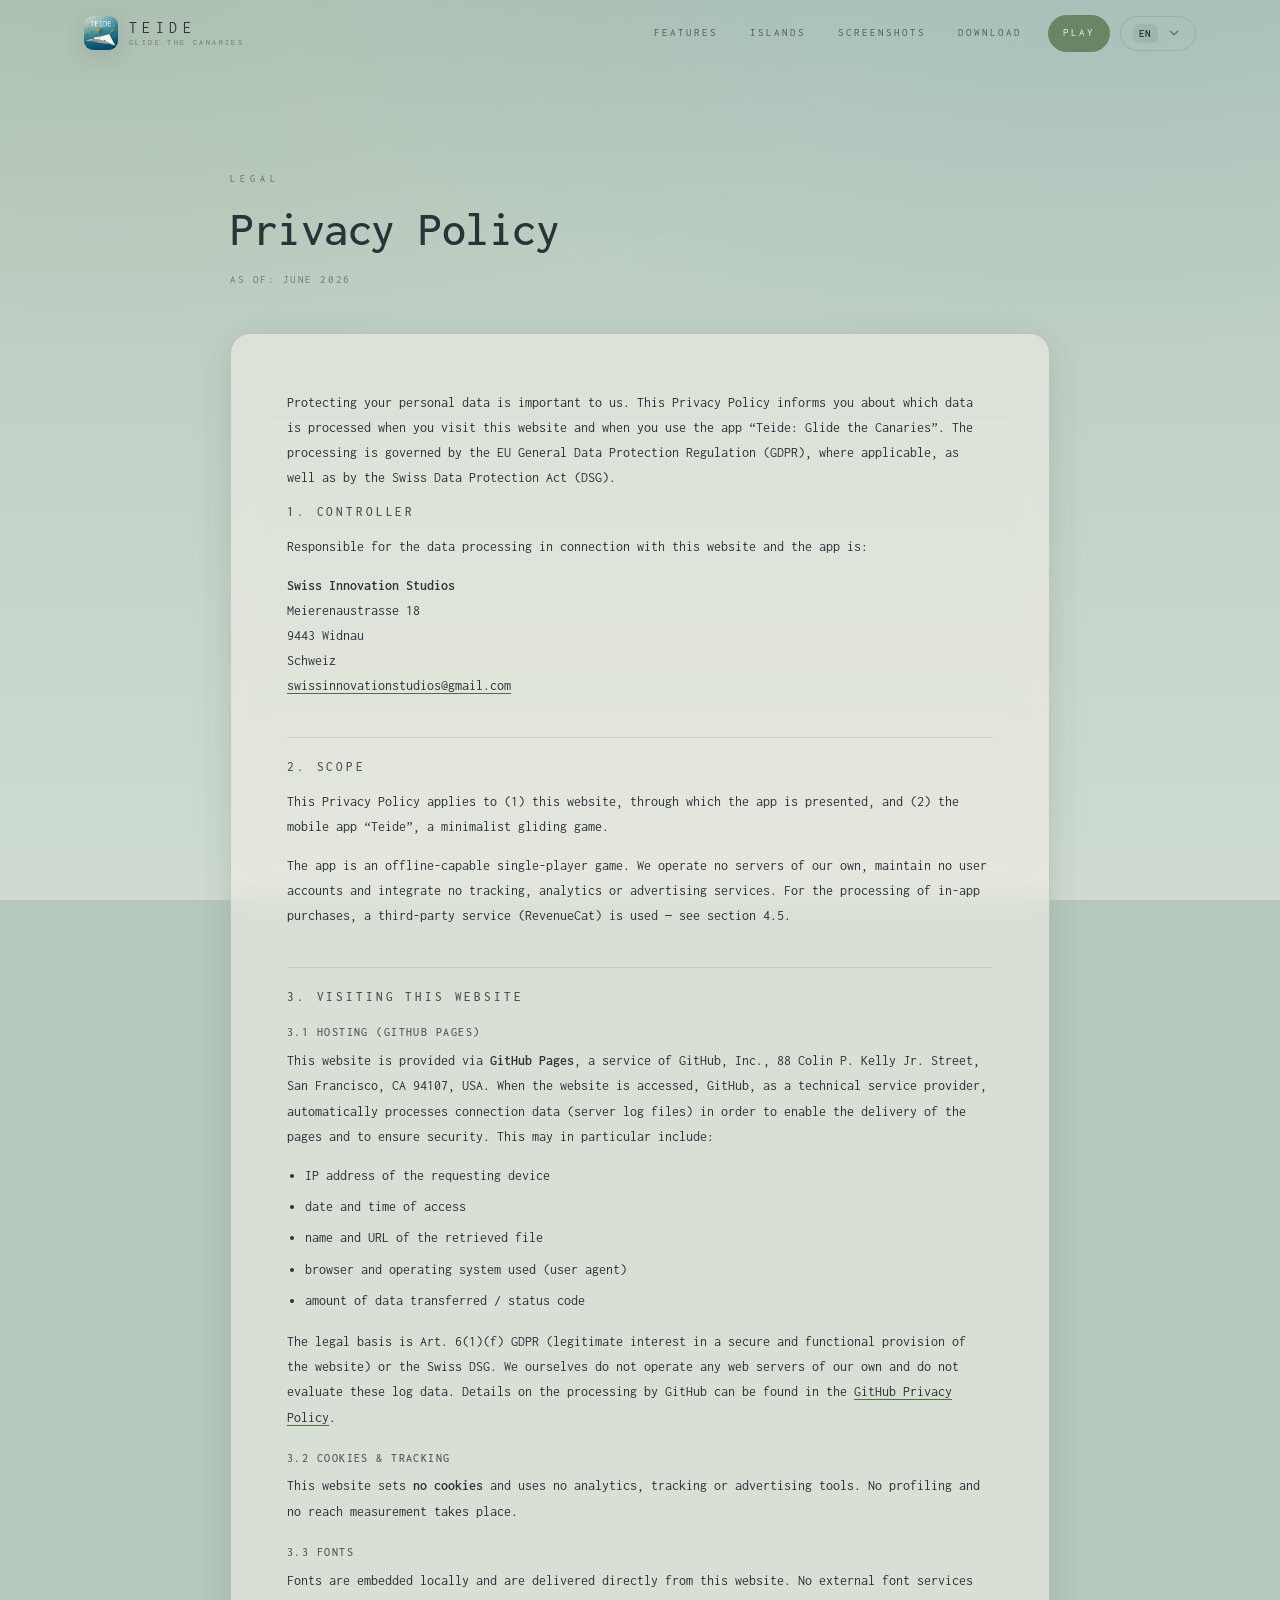
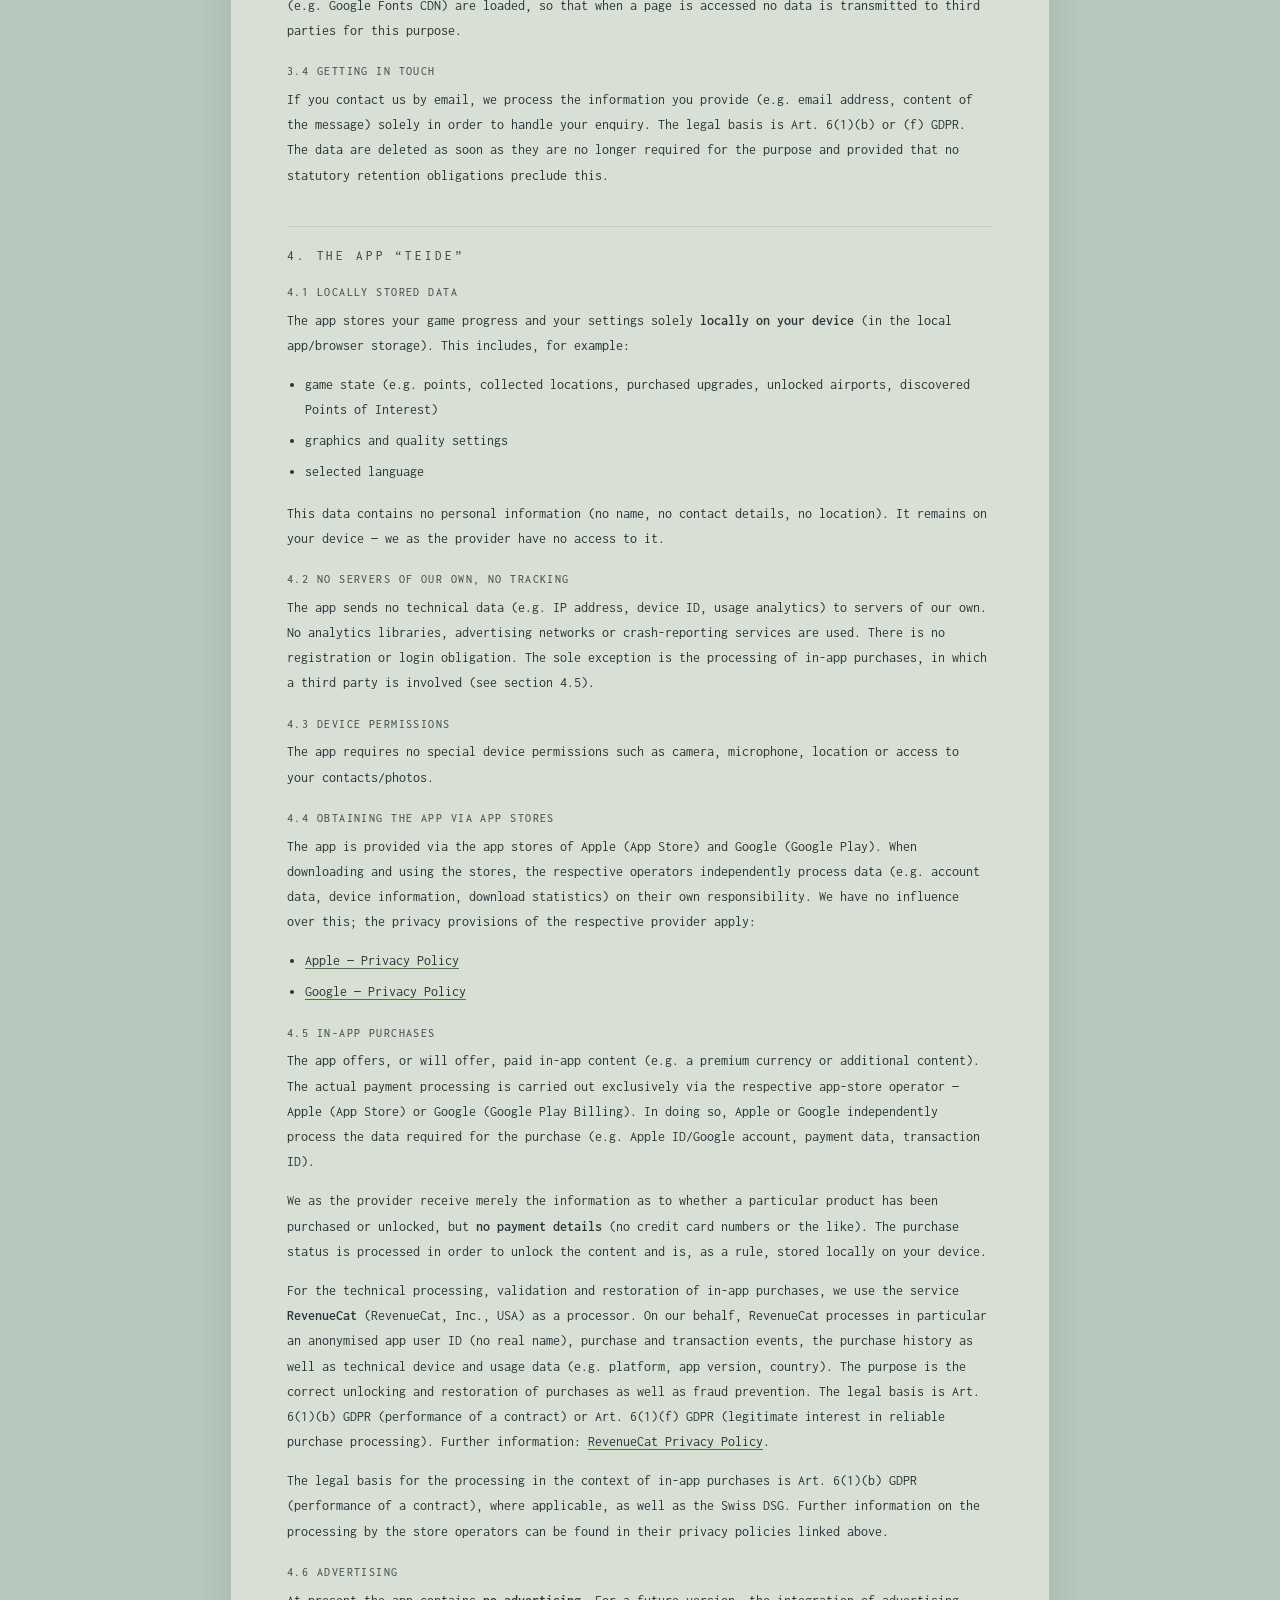
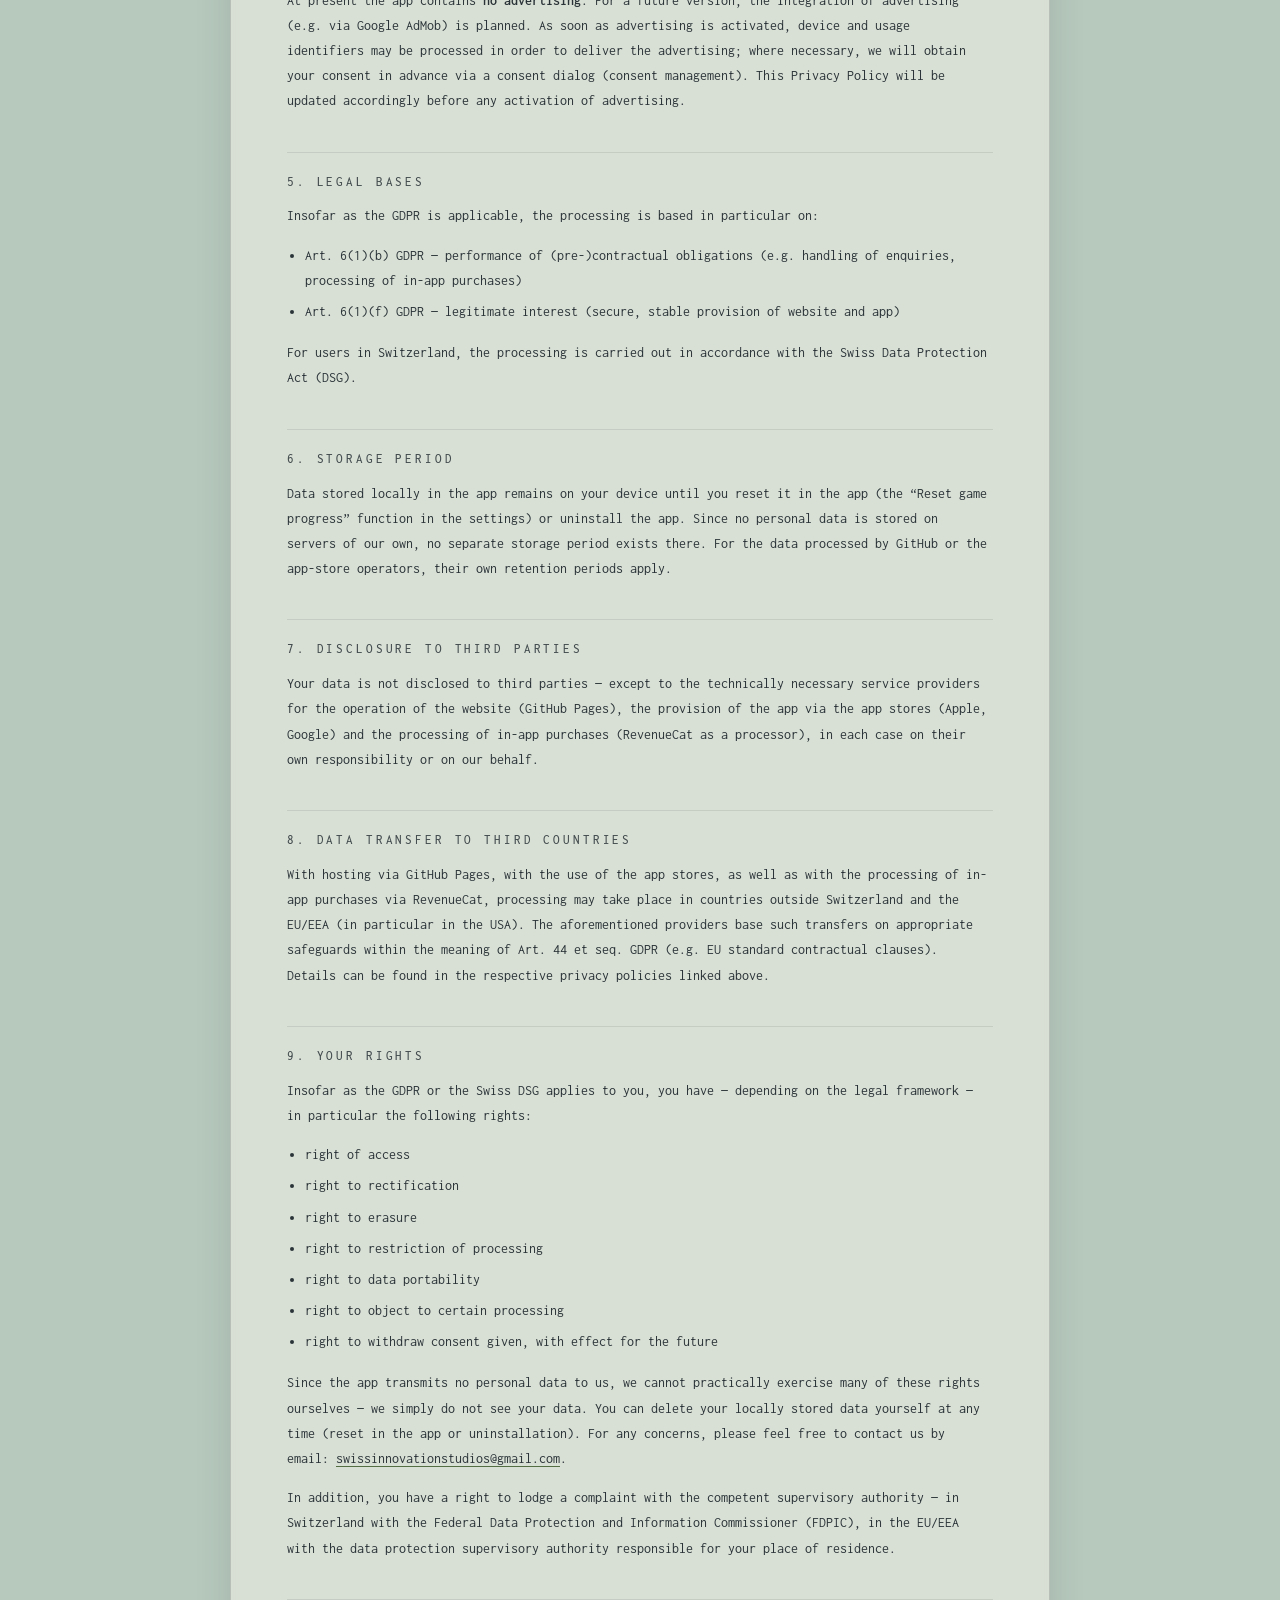
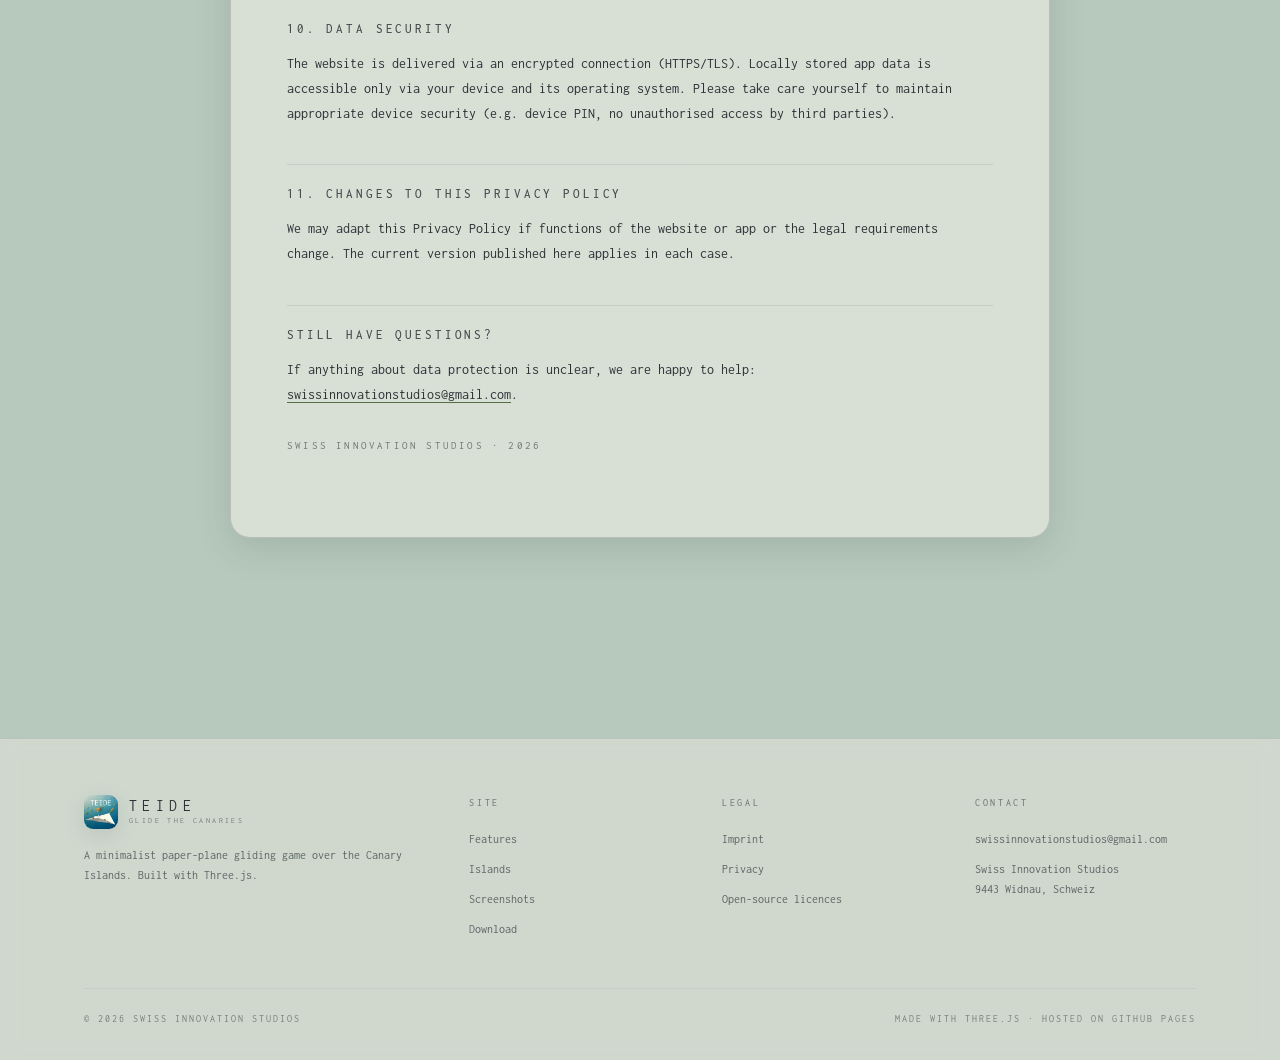
==== datenschutz.html @ 3bb23ddd "Deploy website 987321aa24b6c0a5a8cef76306637cebac2a164d from GabRealityy/teide-glide-the-canaries Ga" ====
<!DOCTYPE html>
<html lang="de">
<head>
<meta charset="UTF-8">
<meta name="viewport" content="width=device-width, initial-scale=1.0">
<title data-i18n="meta.privacy.title">Datenschutzerklärung — Teide</title>
<meta name="description" data-i18n-attr="content:meta.privacy.desc" content="Datenschutzerklärung für die Website und die App Teide: Glide the Canaries.">
<meta name="robots" content="index, follow">
<link rel="icon" type="image/png" sizes="32x32" href="assets/favicon-32.png">
<link rel="icon" type="image/png" sizes="16x16" href="assets/favicon-16.png">
<link rel="shortcut icon" href="assets/favicon.ico">
<link rel="apple-touch-icon" sizes="180x180" href="assets/apple-touch-icon.png">
<link rel="stylesheet" href="css/styles.css?v=20260625">
</head>
<body>

<header class="nav">
  <div class="wrap">
    <a class="brand" href="index.html" data-i18n-attr="aria-label:aria.brandHome" aria-label="Teide — Startseite">
      <img class="brand-logo" src="assets/app-icon.png" alt="" width="34" height="34">
      <span class="brand-text">
        <span class="brand-name">Teide</span>
        <span class="brand-sub">Glide the Canaries</span>
      </span>
    </a>
    <div class="nav-end">
      <nav class="nav-links" data-i18n-attr="aria-label:aria.mainNav" aria-label="Hauptnavigation">
        <a href="index.html#features" data-i18n="nav.features">Features</a>
        <a href="index.html#inseln" data-i18n="nav.islands">Inseln</a>
        <a href="index.html#screenshots" data-i18n="nav.screenshots">Screenshots</a>
        <a href="index.html#download" data-i18n="nav.download">Download</a>
        <a class="btn btn-coral nav-cta" href="https://swissinnovationstudios.github.io/teide-game/" data-i18n="nav.play">Spielen</a>
      </nav>
      <div class="lang-select" data-lang-select>
        <button class="lang-btn" type="button" aria-haspopup="listbox" aria-expanded="false" data-i18n-attr="aria-label:aria.langSelect" aria-label="Sprache wählen">
          <span class="lang-chip" data-lang-current-code>DE</span>
          <span class="material-symbols-outlined lang-caret">expand_more</span>
        </button>
        <ul class="lang-menu" role="listbox" hidden></ul>
      </div>
      <button class="nav-toggle" type="button" data-i18n-attr="aria-label:aria.menu" aria-label="Menü" aria-expanded="false">
        <span class="material-symbols-outlined">menu</span>
      </button>
    </div>
  </div>
</header>

<main class="legal">
  <div class="wrap">
    <div class="legal-head">
      <p class="eyebrow" data-i18n="legal.eyebrow">Rechtliches</p>
      <h1 data-i18n="privacy.h1">Datenschutzerklärung</h1>
      <p class="legal-updated" data-i18n="privacy.updated">Stand: Juni 2026</p>
    </div>

    <div class="legal-card">
      <p data-i18n="privacy.intro">
        Der Schutz deiner persönlichen Daten ist uns wichtig. Diese Datenschutzerklärung
        informiert dich darüber, welche Daten beim Besuch dieser Website sowie bei der
        Nutzung der App „Teide: Glide the Canaries" verarbeitet werden. Die Verarbeitung
        richtet sich nach der EU-Datenschutz-Grundverordnung (DSGVO), soweit anwendbar,
        sowie nach dem Schweizer Datenschutzgesetz (DSG).
      </p>

      <h2 data-i18n="privacy.s1.h">1. Verantwortlicher</h2>
      <p data-i18n="privacy.s1.body">Verantwortlich für die Datenverarbeitung im Zusammenhang mit dieser Website und der App ist:</p>
      <div class="legal-block">
        <address>
          <strong>Swiss Innovation Studios</strong><br>
          Meierenaustrasse 18<br>
          9443 Widnau<br>
          Schweiz<br>
          <a href="mailto:swissinnovationstudios@gmail.com">swissinnovationstudios@gmail.com</a>
        </address>
      </div>

      <h2 data-i18n="privacy.s2.h">2. Geltungsbereich</h2>
      <p data-i18n="privacy.s2.p1">
        Diese Datenschutzerklärung gilt für (1) diese Website, über die die App vorgestellt
        wird, und (2) die mobile App „Teide", ein minimalistisches Gleitflug-Spiel.
      </p>
      <p data-i18n="privacy.s2.p2">
        Die App ist ein offline lauffähiges Einzelspieler-Spiel. Es werden keine eigenen
        Server betrieben, keine Benutzerkonten geführt und keine Tracking-, Analyse- oder
        Werbedienste eingebunden. Für die Abwicklung von In-App-Käufen wird ein
        Drittanbieter-Dienst (RevenueCat) eingesetzt — siehe Ziffer 4.5.
      </p>

      <h2 data-i18n="privacy.s3.h">3. Besuch dieser Website</h2>

      <h3 data-i18n="privacy.s3.hosting.h">3.1 Hosting (GitHub Pages)</h3>
      <p data-i18n-html="privacy.s3.hosting.p1">
        Diese Website wird über <strong>GitHub Pages</strong> bereitgestellt, einen Dienst
        der GitHub, Inc., 88 Colin P. Kelly Jr. Street, San Francisco, CA 94107, USA. Beim
        Aufruf der Website verarbeitet GitHub als technischer Dienstleister automatisch
        Verbindungsdaten (Server-Logfiles), um die Auslieferung der Seiten zu ermöglichen
        und die Sicherheit zu gewährleisten. Dazu können insbesondere gehören:
      </p>
      <ul data-i18n-html="privacy.s3.hosting.list">
        <li>IP-Adresse des anfragenden Geräts</li>
        <li>Datum und Uhrzeit des Zugriffs</li>
        <li>Name und URL der abgerufenen Datei</li>
        <li>verwendeter Browser und Betriebssystem (User-Agent)</li>
        <li>übertragene Datenmenge / Statuscode</li>
      </ul>
      <p data-i18n-html="privacy.s3.hosting.p2">
        Rechtsgrundlage ist Art. 6 Abs. 1 lit. f DSGVO (berechtigtes Interesse an einer
        sicheren und funktionsfähigen Bereitstellung der Website) bzw. das Schweizer DSG.
        Wir selbst betreiben keine eigenen Webserver und werten diese Logdaten nicht aus.
        Details zur Verarbeitung durch GitHub findest du in der
        <a href="https://docs.github.com/de/site-policy/privacy-policies/github-general-privacy-statement" target="_blank" rel="noopener">Datenschutzerklärung von GitHub</a>.
      </p>

      <h3 data-i18n="privacy.s3.cookies.h">3.2 Cookies &amp; Tracking</h3>
      <p data-i18n-html="privacy.s3.cookies.body">
        Diese Website setzt <strong>keine Cookies</strong> und verwendet keine Analyse-,
        Tracking- oder Werbe-Tools. Es findet kein Profiling und keine reichweiten-Messung
        statt.
      </p>

      <h3 data-i18n="privacy.s3.fonts.h">3.3 Schriftarten</h3>
      <p data-i18n="privacy.s3.fonts.body">
        Schriftarten sind lokal eingebunden und werden direkt von dieser Website
        ausgeliefert. Es werden keine externen Schrift-Dienste (z. B. Google Fonts CDN)
        nachgeladen, sodass beim Seitenaufruf keine Daten an Dritte zu diesem Zweck
        übermittelt werden.
      </p>

      <h3 data-i18n="privacy.s3.contact.h">3.4 Kontaktaufnahme</h3>
      <p data-i18n="privacy.s3.contact.body">
        Wenn du uns per E-Mail kontaktierst, verarbeiten wir die von dir übermittelten
        Angaben (z. B. E-Mail-Adresse, Inhalt der Nachricht) ausschliesslich zur
        Bearbeitung deiner Anfrage. Rechtsgrundlage ist Art. 6 Abs. 1 lit. b bzw. lit. f
        DSGVO. Die Daten werden gelöscht, sobald sie für den Zweck nicht mehr erforderlich
        sind und keine gesetzlichen Aufbewahrungspflichten entgegenstehen.
      </p>

      <h2 data-i18n="privacy.s4.h">4. Die App „Teide"</h2>

      <h3 data-i18n="privacy.s4.local.h">4.1 Lokal gespeicherte Daten</h3>
      <p data-i18n-html="privacy.s4.local.p1">
        Die App speichert deinen Spielfortschritt und deine Einstellungen ausschliesslich
        <strong>lokal auf deinem Gerät</strong> (im lokalen App-/Browser-Speicher). Dazu
        gehören etwa:
      </p>
      <ul data-i18n-html="privacy.s4.local.list">
        <li>Spielstand (z. B. Punkte, gesammelte Orte, gekaufte Upgrades, freigeschaltete Flughäfen, entdeckte Points of Interest)</li>
        <li>Grafik- und Qualitätseinstellungen</li>
        <li>gewählte Sprache</li>
      </ul>
      <p data-i18n="privacy.s4.local.p2">
        Diese Daten enthalten keine personenbezogenen Angaben (kein Name, keine
        Kontaktdaten, kein Standort). Sie verbleiben auf deinem Gerät — wir als Anbieter
        haben darauf keinen Zugriff.
      </p>

      <h3 data-i18n="privacy.s4.servers.h">4.2 Keine eigenen Server, kein Tracking</h3>
      <p data-i18n="privacy.s4.servers.body">
        Die App sendet keine technischen Daten (z. B. IP-Adresse, Geräte-ID,
        Nutzungsanalyse) an eigene Server. Es werden keine Analyse-Bibliotheken,
        Werbenetzwerke oder Crash-Reporting-Dienste eingesetzt. Es besteht keine
        Registrierungs- oder Login-Pflicht. Eine Ausnahme bildet allein die Abwicklung von
        In-App-Käufen, bei der ein Drittanbieter eingebunden ist (siehe Ziffer 4.5).
      </p>

      <h3 data-i18n="privacy.s4.permissions.h">4.3 Geräteberechtigungen</h3>
      <p data-i18n="privacy.s4.permissions.body">
        Die App benötigt keine besonderen Geräteberechtigungen wie Kamera, Mikrofon,
        Standort oder Zugriff auf deine Kontakte/Fotos.
      </p>

      <h3 data-i18n="privacy.s4.stores.h">4.4 Bezug über App-Stores</h3>
      <p data-i18n="privacy.s4.stores.p1">
        Die App wird über die App-Stores von Apple (App Store) und Google (Google Play)
        bereitgestellt. Beim Download und bei der Nutzung der Stores verarbeiten die
        jeweiligen Betreiber eigenständig Daten (z. B. Konto-Daten, Geräte-Informationen,
        Downloadstatistiken) in eigener Verantwortung. Hierauf haben wir keinen Einfluss;
        es gelten die Datenschutzbestimmungen des jeweiligen Anbieters:
      </p>
      <ul data-i18n-html="privacy.s4.stores.list">
        <li><a href="https://www.apple.com/legal/privacy/de-ww/" target="_blank" rel="noopener">Apple — Datenschutzrichtlinie</a></li>
        <li><a href="https://policies.google.com/privacy" target="_blank" rel="noopener">Google — Datenschutzerklärung</a></li>
      </ul>
      <h3 data-i18n="privacy.s4.iap.h">4.5 In-App-Käufe</h3>
      <p data-i18n="privacy.s4.iap.p1">
        Die App bietet bzw. wird kostenpflichtige In-App-Inhalte anbieten (z. B. eine
        Premium-Währung oder zusätzliche Inhalte). Die eigentliche Zahlungsabwicklung
        erfolgt ausschliesslich über den jeweiligen App-Store-Betreiber — Apple (App
        Store) bzw. Google (Google Play Billing). Dabei verarbeiten Apple bzw. Google
        eigenständig die für den Kauf erforderlichen Daten (z. B. Apple-ID/Google-Konto,
        Zahlungsdaten, Transaktions-ID).
      </p>
      <p data-i18n-html="privacy.s4.iap.p2">
        Wir als Anbieter erhalten lediglich die Information, ob ein bestimmtes Produkt
        gekauft bzw. freigeschaltet wurde, jedoch <strong>keine Zahlungsdetails</strong>
        (keine Kreditkartennummern o. Ä.). Der Kaufstatus wird zur Freischaltung der
        Inhalte verarbeitet und in der Regel lokal auf deinem Gerät gespeichert.
      </p>
      <p data-i18n-html="privacy.s4.iap.p3">
        Zur technischen Abwicklung, Validierung und Wiederherstellung von In-App-Käufen
        setzen wir den Dienst <strong>RevenueCat</strong> (RevenueCat, Inc., USA) als
        Auftragsverarbeiter ein. RevenueCat verarbeitet in unserem Auftrag insbesondere eine
        anonymisierte App-Nutzer-ID (kein Klarname), Kauf- und Transaktionsereignisse, die
        Kaufhistorie sowie technische Geräte- und Nutzungsdaten (z. B. Plattform, App-Version,
        Land). Zweck ist die korrekte Freischaltung und Wiederherstellung von Käufen sowie die
        Betrugsvermeidung. Rechtsgrundlage ist Art. 6 Abs. 1 lit. b DSGVO (Vertragserfüllung)
        bzw. Art. 6 Abs. 1 lit. f DSGVO (berechtigtes Interesse an einer zuverlässigen
        Kaufabwicklung). Weitere Informationen:
        <a href="https://www.revenuecat.com/privacy/" target="_blank" rel="noopener">Datenschutzerklärung von RevenueCat</a>.
      </p>
      <p data-i18n="privacy.s4.iap.p4">
        Rechtsgrundlage für die Verarbeitung im Rahmen von In-App-Käufen ist Art. 6 Abs. 1
        lit. b DSGVO (Vertragserfüllung), soweit anwendbar, sowie das Schweizer DSG.
        Weitere Informationen zur Verarbeitung durch die Store-Betreiber findest du in
        deren oben verlinkten Datenschutzerklärungen.
      </p>

      <h3 data-i18n="privacy.s4.ads.h">4.6 Werbung</h3>
      <p data-i18n-html="privacy.s4.ads.body">
        Derzeit enthält die App <strong>keine Werbung</strong>. Für eine zukünftige Version
        ist die Einbindung von Werbung (z. B. über Google AdMob) vorgesehen. Sobald Werbung
        aktiviert wird, können dabei Geräte- und Nutzungskennungen zur Auslieferung der
        Werbung verarbeitet werden; soweit erforderlich, holen wir vorab über einen
        Einwilligungsdialog (Consent-Management) deine Zustimmung ein. Diese
        Datenschutzerklärung wird vor einer Aktivierung von Werbung entsprechend aktualisiert.
      </p>

      <h2 data-i18n="privacy.s5.h">5. Rechtsgrundlagen</h2>
      <p data-i18n="privacy.s5.intro">Soweit die DSGVO anwendbar ist, stützt sich die Verarbeitung insbesondere auf:</p>
      <ul data-i18n-html="privacy.s5.list">
        <li>Art. 6 Abs. 1 lit. b DSGVO — Erfüllung (vor-)vertraglicher Pflichten (z. B. Bearbeitung von Anfragen, Abwicklung von In-App-Käufen)</li>
        <li>Art. 6 Abs. 1 lit. f DSGVO — berechtigtes Interesse (sichere, stabile Bereitstellung von Website und App)</li>
      </ul>
      <p data-i18n="privacy.s5.swiss">Für Nutzer in der Schweiz erfolgt die Verarbeitung nach dem Schweizer Datenschutzgesetz (DSG).</p>

      <h2 data-i18n="privacy.s6.h">6. Speicherdauer</h2>
      <p data-i18n="privacy.s6.body">
        Lokal in der App gespeicherte Daten verbleiben so lange auf deinem Gerät, bis du
        sie in der App zurücksetzt (Funktion „Spielstand zurücksetzen" in den
        Einstellungen) oder die App deinstallierst. Da keine personenbezogenen Daten auf
        eigenen Servern gespeichert werden, existiert dort keine separate Speicherdauer.
        Für die durch GitHub bzw. die App-Store-Betreiber verarbeiteten Daten gelten deren
        eigene Fristen.
      </p>

      <h2 data-i18n="privacy.s7.h">7. Weitergabe an Dritte</h2>
      <p data-i18n="privacy.s7.body">
        Eine Weitergabe deiner Daten an Dritte findet nicht statt — ausser an die
        technisch notwendigen Dienstleister für den Betrieb der Website (GitHub Pages), die
        Bereitstellung der App über die App-Stores (Apple, Google) sowie die Abwicklung von
        In-App-Käufen (RevenueCat als Auftragsverarbeiter), jeweils in deren eigener
        Verantwortung bzw. in unserem Auftrag.
      </p>

      <h2 data-i18n="privacy.s8.h">8. Datenübermittlung in Drittländer</h2>
      <p data-i18n="privacy.s8.body">
        Beim Hosting über GitHub Pages, bei der Nutzung der App-Stores sowie bei der
        Abwicklung von In-App-Käufen über RevenueCat kann es zu einer Verarbeitung in
        Staaten ausserhalb der Schweiz und der EU/EWR (insbesondere
        in den USA) kommen. Die genannten Anbieter stützen solche Übermittlungen auf
        geeignete Garantien im Sinne der Art. 44 ff. DSGVO (z. B.
        EU-Standardvertragsklauseln). Details findest du in den jeweils oben verlinkten
        Datenschutzerklärungen.
      </p>

      <h2 data-i18n="privacy.s9.h">9. Deine Rechte</h2>
      <p data-i18n="privacy.s9.intro">Soweit die DSGVO oder das Schweizer DSG auf dich anwendbar sind, hast du – je nach Rechtsordnung – insbesondere folgende Rechte:</p>
      <ul data-i18n-html="privacy.s9.list">
        <li>Recht auf Auskunft</li>
        <li>Recht auf Berichtigung</li>
        <li>Recht auf Löschung</li>
        <li>Recht auf Einschränkung der Verarbeitung</li>
        <li>Recht auf Datenübertragbarkeit</li>
        <li>Recht auf Widerspruch gegen bestimmte Verarbeitungen</li>
        <li>Recht auf Widerruf erteilter Einwilligungen mit Wirkung für die Zukunft</li>
      </ul>
      <p data-i18n-html="privacy.s9.p2">
        Da die App keine personenbezogenen Daten an uns übermittelt, können wir viele
        dieser Rechte praktisch nicht selbst umsetzen — wir sehen deine Daten schlicht
        nicht. Du kannst deine lokal gespeicherten Daten jederzeit selbst löschen (Reset
        in der App oder Deinstallation). Für Anliegen wende dich gerne per E-Mail an uns:
        <a href="mailto:swissinnovationstudios@gmail.com">swissinnovationstudios@gmail.com</a>.
      </p>
      <p data-i18n="privacy.s9.p3">
        Ausserdem steht dir ein Beschwerderecht bei der zuständigen Aufsichtsbehörde zu —
        in der Schweiz beim Eidgenössischen Datenschutz- und Öffentlichkeitsbeauftragten
        (EDÖB), in der EU/im EWR bei der für deinen Wohnsitz zuständigen
        Datenschutzaufsichtsbehörde.
      </p>

      <h2 data-i18n="privacy.s10.h">10. Datensicherheit</h2>
      <p data-i18n="privacy.s10.body">
        Die Website wird über eine verschlüsselte Verbindung (HTTPS/TLS) ausgeliefert.
        Lokal gespeicherte App-Daten sind nur über dein Gerät und dessen Betriebssystem
        zugänglich. Bitte achte selbst auf eine angemessene Gerätesicherheit (z. B.
        Geräte-PIN, kein unbefugter Zugriff durch Dritte).
      </p>

      <h2 data-i18n="privacy.s11.h">11. Änderungen dieser Datenschutzerklärung</h2>
      <p data-i18n="privacy.s11.body">
        Wir können diese Datenschutzerklärung anpassen, wenn sich Funktionen von Website
        oder App oder die rechtlichen Vorgaben ändern. Es gilt jeweils die hier
        veröffentlichte aktuelle Fassung.
      </p>

      <h2 data-i18n="privacy.faq.h">Noch Fragen?</h2>
      <p data-i18n-html="privacy.faq.body">
        Bei Unklarheiten zum Datenschutz helfen wir gerne weiter:
        <a href="mailto:swissinnovationstudios@gmail.com">swissinnovationstudios@gmail.com</a>.
      </p>

      <div class="legal-block" style="margin-top:30px;opacity:.6;font-size:11px;letter-spacing:.2em;text-transform:uppercase;">
        Swiss Innovation Studios · 2026
      </div>
    </div>
  </div>
</main>

<footer class="footer">
  <div class="wrap">
    <div class="footer-grid">
      <div class="footer-brand">
        <a class="brand" href="index.html" data-i18n-attr="aria-label:aria.brandHome" aria-label="Teide — Startseite">
          <img class="brand-logo" src="assets/app-icon.png" alt="" width="34" height="34">
          <span class="brand-text">
            <span class="brand-name">Teide</span>
            <span class="brand-sub">Glide the Canaries</span>
          </span>
        </a>
        <p data-i18n="footer.tagline">Minimalistisches Papierflieger-Gleitspiel über den Kanarischen Inseln. Gebaut mit Three.js.</p>
      </div>
      <nav class="footer-col" data-i18n-attr="aria-label:footer.colSite" aria-label="Seite">
        <h4 data-i18n="footer.colSite">Seite</h4>
        <a href="index.html#features" data-i18n="nav.features">Features</a>
        <a href="index.html#inseln" data-i18n="nav.islands">Inseln</a>
        <a href="index.html#screenshots" data-i18n="nav.screenshots">Screenshots</a>
        <a href="index.html#download" data-i18n="nav.download">Download</a>
      </nav>
      <nav class="footer-col" data-i18n-attr="aria-label:footer.colLegal" aria-label="Rechtliches">
        <h4 data-i18n="footer.colLegal">Rechtliches</h4>
        <a href="impressum.html" data-i18n="footer.imprint">Impressum</a>
        <a href="datenschutz.html" data-i18n="footer.privacy">Datenschutz</a>
        <a href="lizenzen.html" data-i18n="footer.licenses">Open-Source-Lizenzen</a>
      </nav>
      <div class="footer-col">
        <h4 data-i18n="footer.colContact">Kontakt</h4>
        <a href="mailto:swissinnovationstudios@gmail.com">swissinnovationstudios@gmail.com</a>
        <p>Swiss Innovation Studios<br>9443 Widnau, Schweiz</p>
      </div>
    </div>
    <div class="footer-bottom">
      <span>© <span id="year">2026</span> Swiss Innovation Studios</span>
      <span>Made with Three.js · Hosted on GitHub Pages</span>
    </div>
  </div>
</footer>

<script src="js/i18n.js?v=20260625"></script>
<script src="js/main.js?v=20260625"></script>
</body>
</html>
---- css/styles.css ----
/* =============================================================================
   Teide — Marketing site design system.
   Mirrors the in-game language: Inconsolata, frosted-glass cards, uppercase
   tracked eyebrows, thin borders. Palette derived from the real key-art:
   sage #b7c9bd (light/base), meadow green #536e43 (accent), ocean teal,
   ink #2A3338, paper #F4F1E8. No build step — plain CSS.
   ========================================================================== */

/* ---- Fonts (self-hosted, mirrors src/style.css) -------------------------- */
@font-face {
  font-family: 'Inconsolata';
  font-style: normal;
  font-weight: 300 600;
  font-stretch: 100%;
  font-display: swap;
  src: url('../fonts/inconsolata-latin.woff2') format('woff2');
  unicode-range: U+0000-00FF, U+0131, U+0152-0153, U+02BB-02BC, U+02C6, U+02DA, U+02DC, U+0304, U+0308, U+0329, U+2000-206F, U+20AC, U+2122, U+2191, U+2193, U+2212, U+2215, U+FEFF, U+FFFD;
}
@font-face {
  font-family: 'Inconsolata';
  font-style: normal;
  font-weight: 300 600;
  font-stretch: 100%;
  font-display: swap;
  src: url('../fonts/inconsolata-latin-ext.woff2') format('woff2');
  unicode-range: U+0100-02BA, U+02BD-02C5, U+02C7-02CC, U+02CE-02D7, U+02DD-02FF, U+0304, U+0308, U+0329, U+1D00-1DBF, U+1E00-1E9F, U+1EF2-1EFF, U+2020, U+20A0-20AB, U+20AD-20C0, U+2113, U+2C60-2C7F, U+A720-A7FF;
}
@font-face {
  font-family: 'Material Symbols Outlined';
  font-style: normal;
  font-weight: 400;
  font-display: block;
  src: url('../fonts/material-symbols-outlined.woff2') format('woff2');
}

/* ---- Tokens -------------------------------------------------------------- */
:root {
  --sky:        #b7c9bd;   /* sage — the light base tone */
  --sky-deep:   #a3b8ac;
  --paper:      #F4F1E8;
  --ink:        #2A3338;
  --ink-2:      #1d262b;

  --green:      #536e43;   /* meadow green — primary accent */
  --green-2:    #44592f;   /* darker, for hover */
  --sage-2:     #7a9466;
  --teal:       #2e7d96;   /* ocean accent (from the key-art) */
  --teal-deep:  #234e63;

  --ink-08: rgba(42, 51, 56, 0.08);
  --ink-12: rgba(42, 51, 56, 0.12);
  --ink-18: rgba(42, 51, 56, 0.18);
  --ink-45: rgba(42, 51, 56, 0.45);
  --ink-70: rgba(42, 51, 56, 0.70);

  --green-08: rgba(83, 110, 67, 0.08);
  --green-12: rgba(83, 110, 67, 0.12);
  --green-30: rgba(83, 110, 67, 0.30);

  --glass:        rgba(244, 241, 232, 0.32);
  --glass-strong: rgba(244, 241, 232, 0.55);
  --glass-border: rgba(244, 241, 232, 0.55);

  --shadow-sm: 0 6px 22px rgba(42, 51, 56, 0.12);
  --shadow-md: 0 10px 36px rgba(42, 51, 56, 0.14);
  --shadow-lg: 0 26px 60px rgba(42, 51, 56, 0.22);

  --maxw: 1160px;
  --radius: 20px;
  --nav-h: 68px;

  --ease: cubic-bezier(0.22, 0.61, 0.36, 1);
  --font: 'Inconsolata', ui-monospace, 'SFMono-Regular', Menlo, monospace;
}

/* ---- Reset / base -------------------------------------------------------- */
* { margin: 0; padding: 0; box-sizing: border-box; }

html { scroll-behavior: smooth; scroll-padding-top: calc(var(--nav-h) + 16px); }

body {
  font-family: var(--font);
  color: var(--ink);
  background: var(--sky);
  line-height: 1.65;
  -webkit-font-smoothing: antialiased;
  text-rendering: optimizeLegibility;
  overflow-x: hidden;
}

/* Soft, slowly-drifting sage→paper backdrop with a faint ocean-teal glow —
   echoes the cool key-art palette without fighting the hero image. */
body::before {
  content: '';
  position: fixed;
  inset: 0;
  z-index: -2;
  background:
    radial-gradient(120% 90% at 85% -10%, rgba(46, 125, 150, 0.14), rgba(46, 125, 150, 0) 55%),
    radial-gradient(120% 80% at 8% 0%,   rgba(83, 110, 67, 0.10), rgba(83, 110, 67, 0) 50%),
    linear-gradient(180deg, var(--sky) 0%, #ccd9ce 45%, var(--paper) 100%);
  background-size: 100% 100%, 100% 100%, 100% 200%;
  animation: skyDrift 26s ease-in-out infinite alternate;
}
@keyframes skyDrift { to { background-position: 0 0, 0 0, 0 28%; } }

img { max-width: 100%; display: block; }
a { color: inherit; text-decoration: none; }

::selection { background: rgba(83, 110, 67, 0.26); }

:focus-visible {
  outline: 2px solid var(--green);
  outline-offset: 3px;
  border-radius: 4px;
}

.material-symbols-outlined {
  font-family: 'Material Symbols Outlined';
  font-weight: normal;
  font-style: normal;
  line-height: 1;
  display: inline-block;
  white-space: nowrap;
  direction: ltr;
  font-feature-settings: 'liga';
  -webkit-font-feature-settings: 'liga';
  text-transform: none;
  letter-spacing: 0;
  -webkit-font-smoothing: antialiased;
}

/* ---- Layout helpers ------------------------------------------------------ */
.wrap { width: 100%; max-width: var(--maxw); margin: 0 auto; padding: 0 24px; }

.eyebrow {
  display: inline-block;
  font-size: 10px;
  letter-spacing: 0.5em;
  text-transform: uppercase;
  opacity: 0.6;
  margin-bottom: 14px;
}
.eyebrow.accent { color: var(--green); opacity: 0.95; }

.section { padding: clamp(64px, 10vw, 130px) 0; position: relative; }
.section-head { max-width: 640px; margin-bottom: clamp(36px, 5vw, 56px); }
.section-head.center { margin-left: auto; margin-right: auto; text-align: center; }

h1, h2, h3 { font-weight: 500; line-height: 1.15; }

.section-title {
  font-size: clamp(26px, 4vw, 42px);
  letter-spacing: 0.02em;
  font-weight: 500;
}
.section-sub {
  margin-top: 16px;
  font-size: clamp(14px, 1.4vw, 16px);
  color: var(--ink-70);
  line-height: 1.75;
}

/* =============================================================================
   Buttons
   ========================================================================== */
.btn {
  display: inline-flex;
  align-items: center;
  justify-content: center;
  gap: 10px;
  padding: 14px 26px;
  font-family: inherit;
  font-size: 12px;
  letter-spacing: 0.22em;
  text-transform: uppercase;
  border: 1px solid var(--ink);
  border-radius: 999px;
  background: transparent;
  color: var(--ink);
  cursor: pointer;
  transition: transform 0.18s var(--ease), background 0.2s, color 0.2s, box-shadow 0.25s, border-color 0.2s;
}
.btn .material-symbols-outlined { font-size: 19px; }
.btn:hover { transform: translateY(-2px); box-shadow: var(--shadow-sm); }
.btn:active { transform: translateY(0); }

.btn-primary { background: var(--ink); color: var(--paper); border-color: var(--ink); }
.btn-primary:hover { background: var(--ink-2); box-shadow: var(--shadow-md); }

/* Accent button (meadow green). Class name kept as .btn-coral so existing
   markup needn't change — it is the green accent CTA throughout. */
.btn-coral { background: var(--green); border-color: var(--green); color: #fff; }
.btn-coral:hover { background: var(--green-2); border-color: var(--green-2); box-shadow: 0 12px 30px rgba(83, 110, 67, 0.4); }

.btn-ghost { background: var(--glass); border-color: var(--glass-border); }
.btn-ghost:hover { background: var(--glass-strong); }

/* White button for use on the green CTA band */
.btn-light { background: #fff; border-color: #fff; color: var(--ink); }
.btn-light:hover { background: #fff; box-shadow: var(--shadow-md); }

/* Store badges — "icon + two-line label". Placeholder links until store URLs exist. */
.store-badges { display: flex; flex-wrap: wrap; gap: 14px; }
.store-badge {
  display: inline-flex;
  align-items: center;
  gap: 12px;
  padding: 11px 20px 11px 16px;
  background: var(--ink);
  color: var(--paper);
  border: 1px solid var(--ink);
  border-radius: 14px;
  transition: transform 0.18s var(--ease), box-shadow 0.25s, opacity 0.2s;
}
.store-badge:hover { transform: translateY(-3px); box-shadow: var(--shadow-md); }
.store-badge .material-symbols-outlined { font-size: 28px; opacity: 0.95; }
.store-badge-text { display: flex; flex-direction: column; line-height: 1.2; text-align: left; }
.store-badge-text small { font-size: 8.5px; letter-spacing: 0.32em; text-transform: uppercase; opacity: 0.7; }
.store-badge-text span { font-size: 15px; letter-spacing: 0.08em; }
.store-badge[aria-disabled="true"] { opacity: 0.62; cursor: not-allowed; }
.store-badge[aria-disabled="true"]:hover { transform: none; box-shadow: none; }
.store-badge.is-soon { position: relative; }
.store-badge.is-soon::after {
  content: 'bald';
  position: absolute;
  top: -8px; right: -8px;
  font-size: 8px;
  letter-spacing: 0.2em;
  text-transform: uppercase;
  background: var(--green);
  color: #fff;
  padding: 2px 7px;
  border-radius: 999px;
}

/* =============================================================================
   Top navigation — sticky frosted bar (echoes the in-game HUD chips)
   ========================================================================== */
.nav {
  position: fixed;
  top: 0; left: 0; right: 0;
  height: var(--nav-h);
  z-index: 50;
  display: flex;
  align-items: center;
  transition: background 0.3s, box-shadow 0.3s, border-color 0.3s, backdrop-filter 0.3s;
  border-bottom: 1px solid transparent;
}
.nav.scrolled {
  background: rgba(183, 201, 189, 0.78);
  backdrop-filter: blur(16px) saturate(1.05);
  -webkit-backdrop-filter: blur(16px) saturate(1.05);
  border-bottom-color: var(--ink-12);
  box-shadow: 0 4px 24px rgba(42, 51, 56, 0.07);
}
.nav .wrap { display: flex; align-items: center; justify-content: space-between; }
.brand { display: inline-flex; align-items: center; gap: 11px; }
.brand-logo {
  width: 34px; height: 34px;
  border-radius: 9px;
  box-shadow: var(--shadow-sm);
}
.brand-text { display: flex; flex-direction: column; line-height: 1; }
.brand-name { font-size: 16px; letter-spacing: 0.34em; text-transform: uppercase; }
.brand-sub { font-size: 8px; letter-spacing: 0.3em; text-transform: uppercase; opacity: 0.55; margin-top: 3px; }

.nav-links { display: flex; align-items: center; gap: 4px; }
.nav-links a {
  font-size: 11px;
  letter-spacing: 0.18em;
  text-transform: uppercase;
  padding: 8px 14px;
  opacity: 0.72;
  border-radius: 999px;
  transition: opacity 0.2s, background 0.2s;
}
.nav-links a:hover { opacity: 1; background: var(--ink-08); }
.nav-cta { margin-left: 8px; padding: 10px 20px; }

.nav-toggle {
  display: none;
  background: transparent;
  border: 0;
  color: var(--ink);
  cursor: pointer;
  padding: 6px;
}
.nav-toggle .material-symbols-outlined { font-size: 28px; }

/* ---- Header right cluster + language selector ------------------------- */
.nav-end { display: flex; align-items: center; gap: 10px; }
.lang-select { position: relative; }
.lang-btn {
  display: inline-flex; align-items: center; gap: 7px;
  font: inherit; font-size: 11px; letter-spacing: 0.16em; text-transform: uppercase;
  color: var(--ink); background: transparent;
  border: 1px solid var(--ink-12); border-radius: 999px;
  padding: 7px 12px; cursor: pointer;
  transition: background 0.2s, border-color 0.2s;
}
.lang-btn:hover { background: var(--ink-08); border-color: var(--ink-18); }
.lang-chip {
  font-size: 11px; font-weight: 700; letter-spacing: 0.06em; line-height: 1;
  color: var(--ink); background: var(--ink-08);
  border-radius: 6px; padding: 4px 6px;
}
.lang-caret { font-size: 18px; opacity: 0.55; }
.lang-menu {
  position: absolute; top: calc(100% + 10px); right: 0;
  min-width: 176px; margin: 0; padding: 6px; list-style: none;
  background: rgba(244, 241, 232, 0.97);
  backdrop-filter: blur(18px) saturate(1.05);
  -webkit-backdrop-filter: blur(18px) saturate(1.05);
  border: 1px solid var(--ink-12); border-radius: 16px;
  box-shadow: var(--shadow-md); z-index: 60;
}
.lang-menu[hidden] { display: none; }
.lang-menu li { margin: 0; }
.lang-menu button {
  display: flex; align-items: center; gap: 11px; width: 100%;
  font: inherit; font-size: 13px; text-align: left; color: var(--ink);
  background: transparent; border: 0; border-radius: 10px;
  padding: 9px 12px; cursor: pointer;
  transition: background 0.15s;
}
.lang-menu button:hover { background: var(--ink-08); }
.lang-menu button[aria-selected="true"] { background: var(--ink-12); font-weight: 700; }
.lang-menu .lang-chip { min-width: 26px; text-align: center; }

/* =============================================================================
   Hero
   ========================================================================== */
.hero {
  position: relative;
  min-height: 100svh;
  display: flex;
  align-items: center;
  padding-top: calc(var(--nav-h) + 40px);
  padding-bottom: 60px;
  overflow: hidden;
}
.hero .wrap {
  display: grid;
  grid-template-columns: 1.02fr 1fr;
  gap: clamp(32px, 5vw, 72px);
  align-items: center;
}

.hero-eyebrow {
  display: inline-flex;
  align-items: center;
  gap: 12px;
  font-size: 11px;
  letter-spacing: 0.62em;
  text-transform: uppercase;
  opacity: 0.7;
  margin-bottom: 22px;
}
.hero-eyebrow::before {
  content: '';
  width: 34px; height: 1px;
  background: var(--ink);
  opacity: 0.5;
}
.hero h1 {
  font-size: clamp(40px, 8vw, 86px);
  line-height: 0.98;
  letter-spacing: -0.01em;
  font-weight: 500;
}
.hero h1 .tint { color: var(--green); }
.hero-lead {
  margin-top: 24px;
  max-width: 30em;
  font-size: clamp(15px, 1.6vw, 18px);
  color: var(--ink-70);
  line-height: 1.8;
}
.hero-actions { margin-top: 34px; display: flex; flex-wrap: wrap; gap: 14px; align-items: center; }
.hero-meta {
  margin-top: 26px;
  display: flex;
  flex-wrap: wrap;
  gap: 8px 22px;
  font-size: 11px;
  letter-spacing: 0.12em;
  text-transform: uppercase;
  opacity: 0.6;
}
.hero-meta span { display: inline-flex; align-items: center; gap: 7px; }
.hero-meta .material-symbols-outlined { font-size: 16px; }

/* Scroll cue */
.scroll-cue {
  position: absolute;
  left: 50%;
  bottom: 22px;
  transform: translateX(-50%);
  display: flex;
  flex-direction: column;
  align-items: center;
  gap: 6px;
  font-size: 9px;
  letter-spacing: 0.3em;
  text-transform: uppercase;
  opacity: 0.5;
}
.scroll-cue .material-symbols-outlined { font-size: 20px; animation: bob 1.8s ease-in-out infinite; }
@keyframes bob { 0%,100% { transform: translateY(0); } 50% { transform: translateY(5px); } }

/* ---- Hero illustration (real low-poly key-art + a gliding paper plane) --- */
.hero-art { position: relative; }
.hero-stage {
  position: relative;
  width: 100%;
  aspect-ratio: 16 / 9;
  filter: drop-shadow(0 30px 50px rgba(42, 51, 56, 0.22));
}
.hero-scene {
  width: 100%;
  height: 100%;
  object-fit: cover;
  border-radius: 22px;
  display: block;
  box-shadow: inset 0 0 0 1px rgba(42, 51, 56, 0.10);
}
/* The paper plane floats over the archipelago in an endless glide. */
.hero-plane {
  position: absolute;
  top: 16%;
  left: 22%;
  width: 44%;
  height: auto;
  pointer-events: none;
  filter: drop-shadow(0 14px 16px rgba(42, 51, 56, 0.30));
  animation: heroGlide 9s ease-in-out infinite;
  will-change: transform;
}
@keyframes heroGlide {
  0%   { transform: translate(-9%, 11%) rotate(-3deg); }
  50%  { transform: translate(11%, -9%) rotate(2deg); }
  100% { transform: translate(-9%, 11%) rotate(-3deg); }
}

/* Decorative drifting plane in the CTA band (kept as an inline SVG there). */
.cta-plane {
  position: absolute;
  top: 14%; right: -4%;
  width: 130px;
  opacity: 0.5;
  animation: ctaGlide 12s ease-in-out infinite;
}
@keyframes ctaGlide { 0%,100% { transform: translate(0,0) rotate(-8deg);} 50% { transform: translate(-26px,16px) rotate(-3deg);} }

/* =============================================================================
   Generic frosted card
   ========================================================================== */
.card {
  background: var(--glass);
  backdrop-filter: blur(14px) saturate(1.05);
  -webkit-backdrop-filter: blur(14px) saturate(1.05);
  border: 1px solid var(--glass-border);
  border-radius: var(--radius);
  box-shadow: var(--shadow-sm);
  padding: 26px 24px;
  transition: transform 0.25s var(--ease), box-shadow 0.3s, border-color 0.3s, background 0.3s;
}
.card:hover {
  transform: translateY(-6px);
  box-shadow: var(--shadow-md);
  background: rgba(244, 241, 232, 0.46);
}

/* =============================================================================
   "Was ist Teide" — statement / pitch band
   ========================================================================== */
.pitch { text-align: center; }
.pitch-quote {
  max-width: 18em;
  margin: 0 auto;
  font-size: clamp(22px, 3.4vw, 38px);
  line-height: 1.4;
  font-weight: 500;
  letter-spacing: -0.005em;
}
.pitch-quote .tint { color: var(--green); }
.pitch-sub {
  max-width: 44em;
  margin: 26px auto 0;
  font-size: clamp(14px, 1.4vw, 16px);
  color: var(--ink-70);
  line-height: 1.85;
}

/* =============================================================================
   Features grid
   ========================================================================== */
.feature-grid {
  display: grid;
  grid-template-columns: repeat(4, 1fr);
  gap: 16px;
}
.feature {
  display: flex;
  flex-direction: column;
  gap: 12px;
}
.feature-icon {
  width: 50px; height: 50px;
  display: inline-flex;
  align-items: center;
  justify-content: center;
  border-radius: 14px;
  background: rgba(42, 51, 56, 0.06);
  border: 1px solid var(--ink-12);
  color: var(--ink);
}
.feature-icon .material-symbols-outlined { font-size: 26px; }
.feature h3 {
  font-size: 13px;
  letter-spacing: 0.16em;
  text-transform: uppercase;
}
.feature p { font-size: 13px; color: var(--ink-70); line-height: 1.7; }
/* Green accent on every 4th tile to break the grid rhythm */
.feature.accent .feature-icon { background: var(--green-12); border-color: var(--green-30); color: var(--green); }

/* =============================================================================
   Islands — horizontal compass-strip of the seven Canaries
   ========================================================================== */
.islands-strip {
  display: flex;
  gap: 14px;
  overflow-x: auto;
  padding: 8px 4px 24px;
  scroll-snap-type: x mandatory;
  -webkit-overflow-scrolling: touch;
}
.islands-strip::-webkit-scrollbar { height: 6px; }
.islands-strip::-webkit-scrollbar-thumb { background: var(--ink-18); border-radius: 999px; }
.island {
  scroll-snap-align: start;
  flex: 0 0 auto;
  width: 210px;
  display: flex;
  flex-direction: column;
  gap: 14px;
  padding: 22px 20px;
}
.island-rank {
  font-size: 9px;
  letter-spacing: 0.3em;
  text-transform: uppercase;
  opacity: 0.5;
}
.island-glyph { height: 64px; display: flex; align-items: flex-end; }
.island-glyph svg { width: 100%; height: 100%; overflow: visible; }
.island h3 { font-size: 15px; letter-spacing: 0.14em; text-transform: uppercase; }
.island-tag {
  display: inline-flex;
  align-items: center;
  gap: 7px;
  font-size: 10px;
  letter-spacing: 0.16em;
  text-transform: uppercase;
  padding: 5px 11px;
  border-radius: 999px;
  border: 1px solid var(--ink-18);
  width: fit-content;
  opacity: 0.85;
}
.island-tag .dot { width: 8px; height: 8px; border-radius: 50%; }
.island-tag .dot.t1 { background: var(--green); }
.island-tag .dot.t2 { background: var(--sage-2); }
.island-tag .dot.t3 { background: var(--teal); }
.island-tag .dot.t4 { background: var(--teal-deep); }
.island p { font-size: 12px; color: var(--ink-70); line-height: 1.6; }
.island.home { background: var(--green-08); border-color: var(--green-30); }

/* =============================================================================
   Screenshots — landscape phone mockups (game is landscape-only)
   ========================================================================== */
.shots {
  display: grid;
  grid-template-columns: repeat(2, 1fr);
  gap: 26px;
}
.phone {
  position: relative;
  aspect-ratio: 19.5 / 9;
  border-radius: 30px;
  padding: 9px;
  background: linear-gradient(150deg, #2f393f, #161c20);
  box-shadow: var(--shadow-lg);
  transition: transform 0.3s var(--ease);
}
.phone:hover { transform: translateY(-8px) rotate(-0.4deg); }
.phone-screen {
  position: relative;
  width: 100%; height: 100%;
  border-radius: 22px;
  overflow: hidden;
  background:
    radial-gradient(ellipse at 50% 30%, rgba(244,241,232,0.5), rgba(183,201,189,0.7)),
    var(--sky);
  display: flex;
  align-items: center;
  justify-content: center;
}
.phone-screen img { width: 100%; height: 100%; object-fit: cover; }
/* Notch / camera island */
.phone::after {
  content: '';
  position: absolute;
  top: 50%; left: 13px;
  transform: translateY(-50%);
  width: 5px; height: 46px;
  border-radius: 999px;
  background: rgba(244, 241, 232, 0.18);
}
.shot-placeholder {
  display: flex;
  flex-direction: column;
  align-items: center;
  gap: 10px;
  color: var(--ink);
  opacity: 0.5;
  text-align: center;
  padding: 20px;
}
.shot-placeholder .material-symbols-outlined { font-size: 38px; }
.shot-placeholder span { font-size: 10px; letter-spacing: 0.24em; text-transform: uppercase; }
.shot-placeholder small { font-size: 10px; letter-spacing: 0.06em; opacity: 0.8; text-transform: none; }

/* =============================================================================
   Download CTA band
   ========================================================================== */
.cta {
  position: relative;
  overflow: hidden;
  border-radius: 28px;
  padding: clamp(40px, 6vw, 72px);
  text-align: center;
  color: #fff;
  background:
    radial-gradient(120% 140% at 20% -20%, rgba(255,255,255,0.20), rgba(255,255,255,0) 50%),
    linear-gradient(135deg, var(--green) 0%, #41614a 55%, var(--teal) 135%);
  box-shadow: var(--shadow-lg);
}
.cta h2 { font-size: clamp(28px, 4.6vw, 50px); letter-spacing: -0.01em; }
.cta p { margin: 16px auto 30px; max-width: 38em; opacity: 0.92; font-size: clamp(14px,1.4vw,16px); }
.cta .store-badges { justify-content: center; }
.cta .store-badge { background: #fff; color: var(--ink); border-color: #fff; }
.cta .store-badge[aria-disabled="true"] { opacity: 0.78; }
.cta .store-badge.is-soon::after { background: var(--ink); color: #fff; }

/* =============================================================================
   Footer
   ========================================================================== */
.footer {
  margin-top: clamp(60px, 9vw, 110px);
  padding: 56px 0 32px;
  border-top: 1px solid var(--ink-12);
  background: rgba(244, 241, 232, 0.4);
  backdrop-filter: blur(8px);
}
.footer-grid {
  display: grid;
  grid-template-columns: 1.6fr 1fr 1fr 1fr;
  gap: 32px;
}
.footer-brand .brand { margin-bottom: 16px; }
.footer-brand p { font-size: 12px; color: var(--ink-70); max-width: 28em; line-height: 1.7; }
.footer-col h4 {
  font-size: 10px;
  letter-spacing: 0.26em;
  text-transform: uppercase;
  opacity: 0.55;
  margin-bottom: 14px;
  font-weight: 500;
}
.footer-col a, .footer-col p {
  display: block;
  font-size: 12px;
  color: var(--ink-70);
  padding: 5px 0;
  transition: color 0.2s, opacity 0.2s;
}
.footer-col a:hover { color: var(--ink); }
.footer-bottom {
  margin-top: 44px;
  padding-top: 22px;
  border-top: 1px solid var(--ink-12);
  display: flex;
  flex-wrap: wrap;
  gap: 12px;
  justify-content: space-between;
  align-items: center;
  font-size: 10px;
  letter-spacing: 0.2em;
  text-transform: uppercase;
  opacity: 0.55;
}

/* =============================================================================
   Legal pages (Impressum / Datenschutz / Lizenzen)
   ========================================================================== */
.legal {
  padding-top: calc(var(--nav-h) + clamp(48px, 8vw, 96px));
  padding-bottom: clamp(40px, 7vw, 90px);
}
.legal-head { max-width: 820px; margin: 0 auto clamp(28px, 4vw, 44px); }
.legal-head h1 {
  font-size: clamp(30px, 5vw, 48px);
  letter-spacing: -0.01em;
}
.legal-head .eyebrow { color: var(--green); opacity: 0.95; }
.legal-updated {
  margin-top: 14px;
  font-size: 11px;
  letter-spacing: 0.14em;
  text-transform: uppercase;
  opacity: 0.55;
}
.legal-card {
  max-width: 820px;
  margin: 0 auto;
  background: rgba(244, 241, 232, 0.55);
  backdrop-filter: blur(14px) saturate(1.05);
  -webkit-backdrop-filter: blur(14px) saturate(1.05);
  border: 1px solid var(--ink-18);
  border-radius: var(--radius);
  box-shadow: var(--shadow-md);
  padding: clamp(28px, 5vw, 56px);
}
.legal-card h2 {
  font-size: 13px;
  letter-spacing: 0.22em;
  text-transform: uppercase;
  margin: 38px 0 14px;
  padding-top: 22px;
  border-top: 1px solid var(--ink-12);
  opacity: 0.85;
}
.legal-card h2:first-of-type { margin-top: 0; padding-top: 0; border-top: 0; }
.legal-card h3 {
  font-size: 12px;
  letter-spacing: 0.12em;
  text-transform: uppercase;
  margin: 22px 0 8px;
  opacity: 0.8;
}
.legal-card p { font-size: 14px; line-height: 1.8; color: var(--ink); margin-bottom: 14px; }
.legal-card ul { margin: 0 0 16px 1.1em; }
.legal-card li { font-size: 14px; line-height: 1.8; margin-bottom: 6px; }
.legal-card a {
  color: var(--ink);
  border-bottom: 1px solid var(--green);
  transition: opacity 0.2s;
}
.legal-card a:hover { opacity: 0.65; }
.legal-card strong { font-weight: 600; }
.legal-label {
  font-size: 10px;
  letter-spacing: 0.25em;
  text-transform: uppercase;
  opacity: 0.55;
  margin-bottom: 6px;
}
.legal-block { margin-bottom: 26px; }
.legal-block address { font-style: normal; line-height: 1.8; font-size: 14px; }

/* Placeholder marker — flags text to verify/fill. */
.ph {
  background: var(--green-12);
  border-bottom: 1px dashed var(--green);
  padding: 0 4px;
  border-radius: 3px;
}
.note-box {
  display: flex;
  gap: 12px;
  align-items: flex-start;
  background: var(--green-08);
  border: 1px solid var(--green-30);
  border-radius: 12px;
  padding: 14px 16px;
  margin-bottom: 30px;
  font-size: 12.5px;
  line-height: 1.65;
}
.note-box .material-symbols-outlined { font-size: 20px; color: var(--green); flex-shrink: 0; margin-top: 1px; }

/* Lizenzen list (mirrors in-app licenses screen) */
.license-item { padding: 20px 0; border-top: 1px solid var(--ink-12); }
.license-item:first-of-type { border-top: 0; padding-top: 0; }
.license-head { display: flex; align-items: baseline; justify-content: space-between; gap: 12px; flex-wrap: wrap; }
.license-name { font-weight: 600; font-size: 15px; letter-spacing: 0.04em; }
.license-tag { font-size: 10px; letter-spacing: 0.16em; text-transform: uppercase; opacity: 0.6; }
.license-details { margin-top: 10px; }
.license-details summary {
  font-size: 10px;
  letter-spacing: 0.2em;
  text-transform: uppercase;
  opacity: 0.6;
  cursor: pointer;
  list-style: none;
  padding: 4px 0;
}
.license-details summary::-webkit-details-marker { display: none; }
.license-details summary:hover { opacity: 1; }
.license-text {
  font-family: inherit;
  font-size: 11px;
  line-height: 1.6;
  white-space: pre-wrap;
  word-break: break-word;
  opacity: 0.8;
  max-height: 280px;
  overflow-y: auto;
  padding: 14px 16px;
  margin-top: 8px;
  border: 1px solid var(--ink-12);
  border-radius: 10px;
  background: rgba(244, 241, 232, 0.5);
}

/* =============================================================================
   Scroll-reveal
   ========================================================================== */
.reveal {
  opacity: 0;
  transform: translateY(26px);
  transition: opacity 0.7s var(--ease), transform 0.7s var(--ease);
  will-change: opacity, transform;
}
.reveal.is-visible { opacity: 1; transform: none; }
.reveal[data-delay="1"] { transition-delay: 0.08s; }
.reveal[data-delay="2"] { transition-delay: 0.16s; }
.reveal[data-delay="3"] { transition-delay: 0.24s; }
.reveal[data-delay="4"] { transition-delay: 0.32s; }
.reveal[data-delay="5"] { transition-delay: 0.40s; }
.reveal[data-delay="6"] { transition-delay: 0.48s; }
.reveal[data-delay="7"] { transition-delay: 0.56s; }

/* =============================================================================
   Responsive
   ========================================================================== */
@media (max-width: 980px) {
  .feature-grid { grid-template-columns: repeat(2, 1fr); }
  .footer-grid { grid-template-columns: 1fr 1fr; }
  .hero .wrap { grid-template-columns: 1fr; }
  .hero-art { order: -1; max-width: 520px; margin: 0 auto; width: 100%; }
  .hero { min-height: auto; padding-top: calc(var(--nav-h) + 56px); }
  .scroll-cue { display: none; }
}
@media (max-width: 720px) {
  .nav-links { display: none; }
  .nav-toggle { display: inline-flex; }
  .nav.menu-open .nav-links {
    display: flex;
    position: absolute;
    top: var(--nav-h); left: 0; right: 0;
    flex-direction: column;
    align-items: stretch;
    gap: 0;
    padding: 12px;
    background: rgba(183, 201, 189, 0.97);
    backdrop-filter: blur(16px);
    border-bottom: 1px solid var(--ink-12);
    box-shadow: var(--shadow-md);
  }
  .nav.menu-open .nav-links a { padding: 14px 16px; opacity: 0.9; }
  .nav.menu-open .nav-cta { margin: 6px 0 0; }
  .shots { grid-template-columns: 1fr; }
  .feature-grid { grid-template-columns: 1fr; }
  .footer-grid { grid-template-columns: 1fr; gap: 28px; }
  .brand-sub { display: none; }
  .lang-btn { padding: 7px 9px; }
}

/* =============================================================================
   Reduced motion — kill ambient + transform animations, keep content visible
   ========================================================================== */
@media (prefers-reduced-motion: reduce) {
  html { scroll-behavior: auto; }
  *, *::before, *::after {
    animation-duration: 0.001ms !important;
    animation-iteration-count: 1 !important;
    transition-duration: 0.001ms !important;
  }
  .reveal { opacity: 1; transform: none; }
}
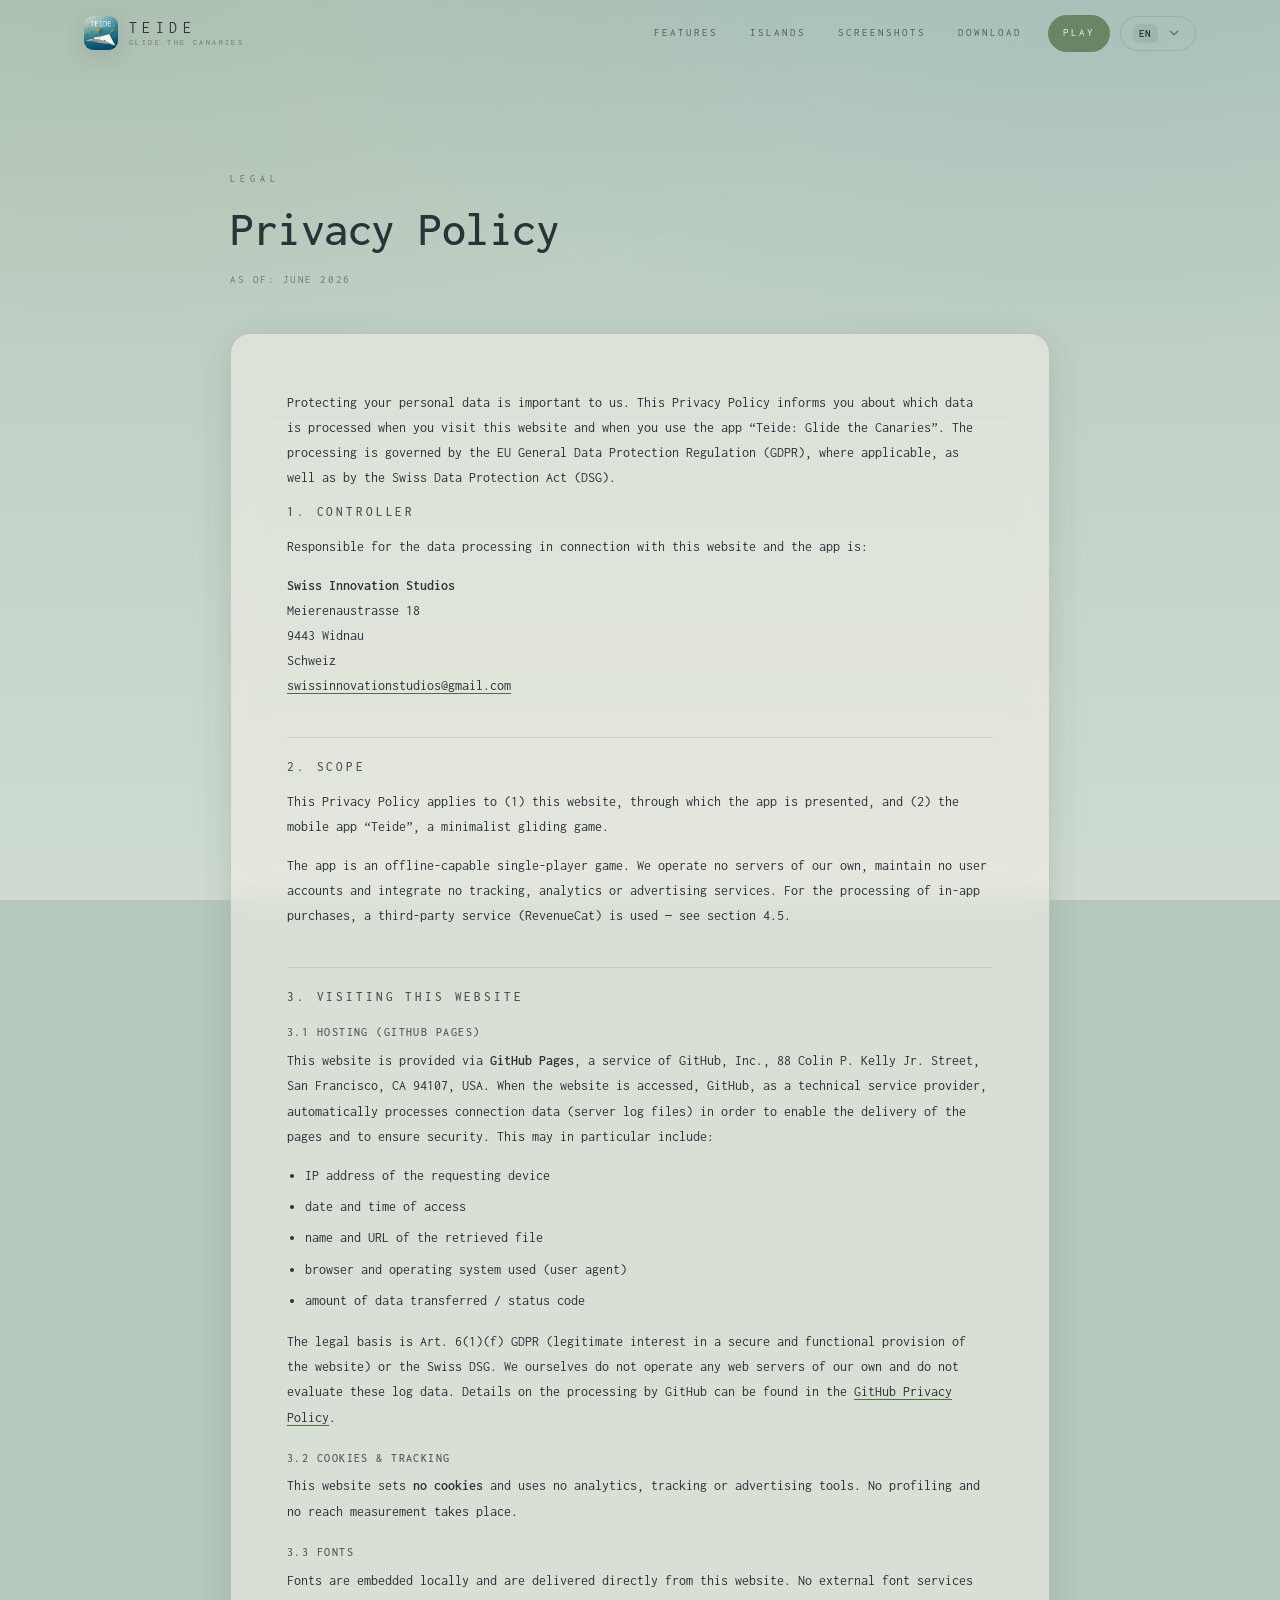
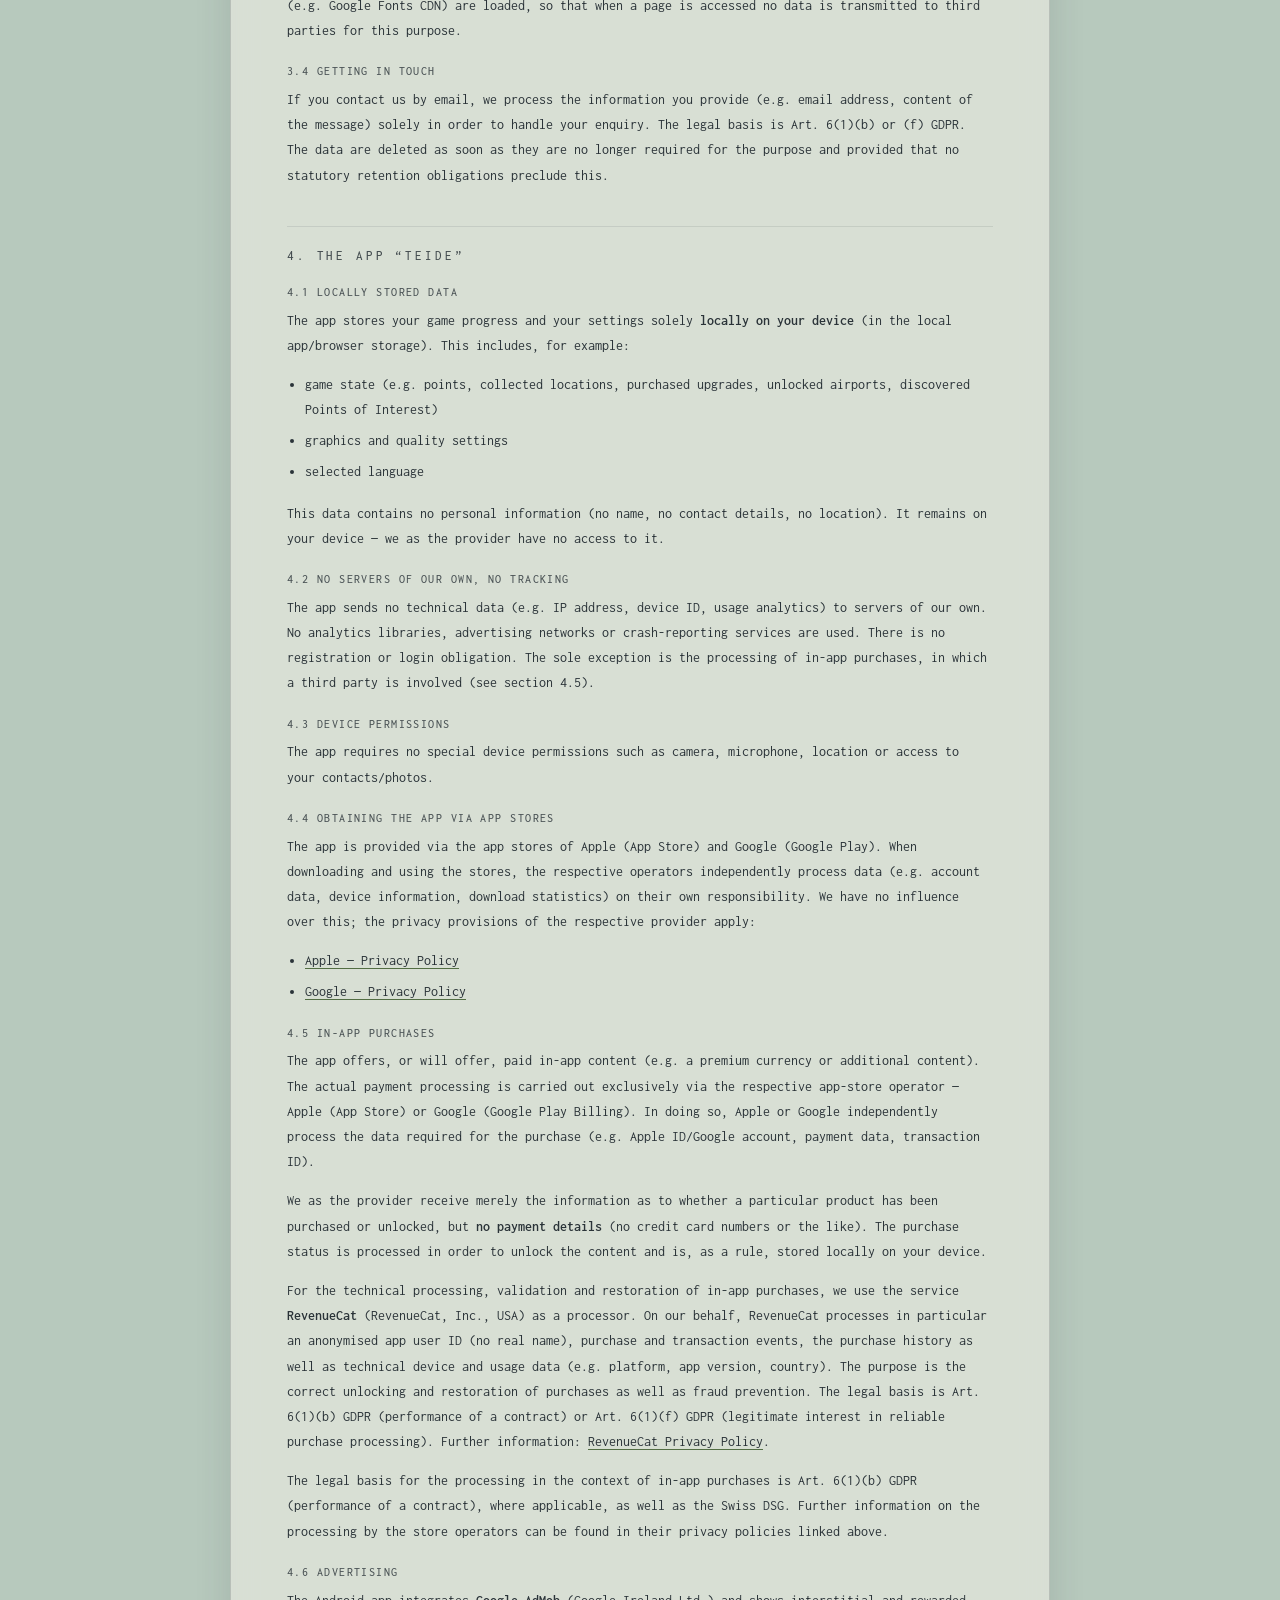
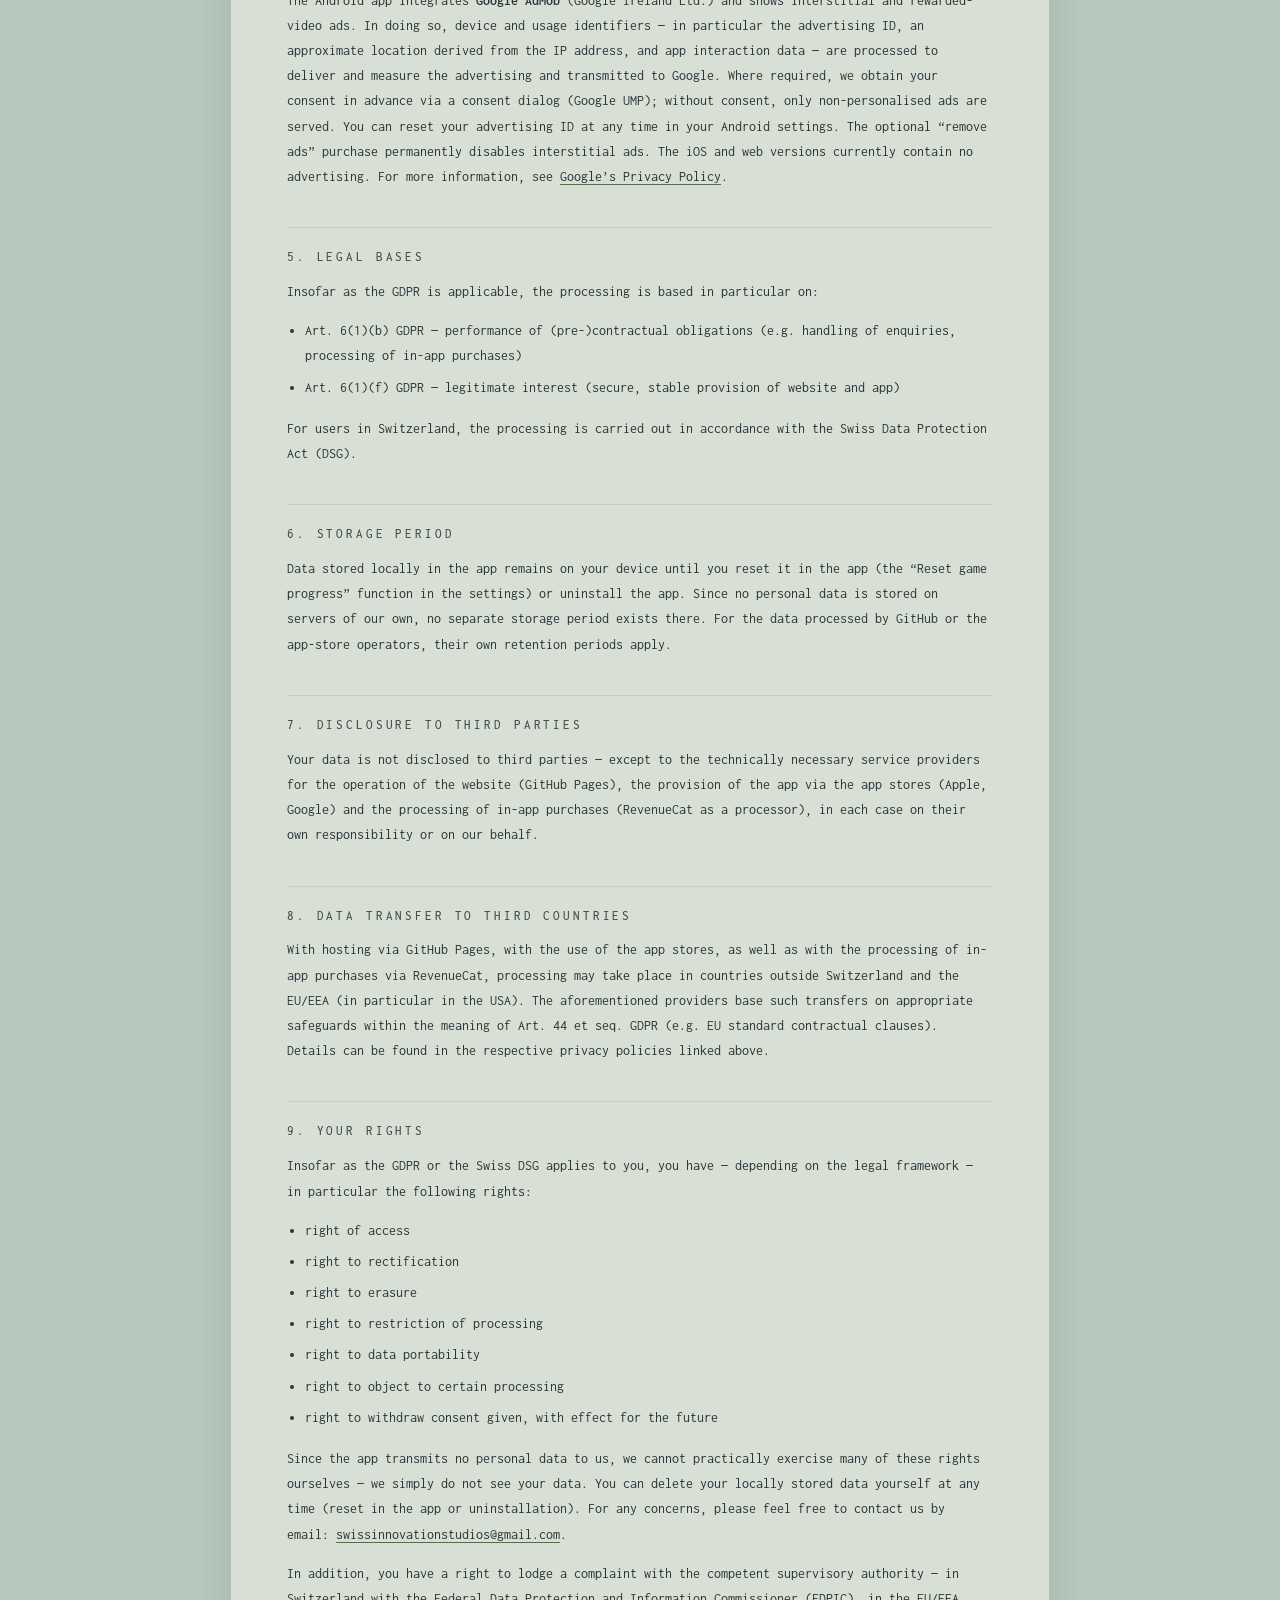
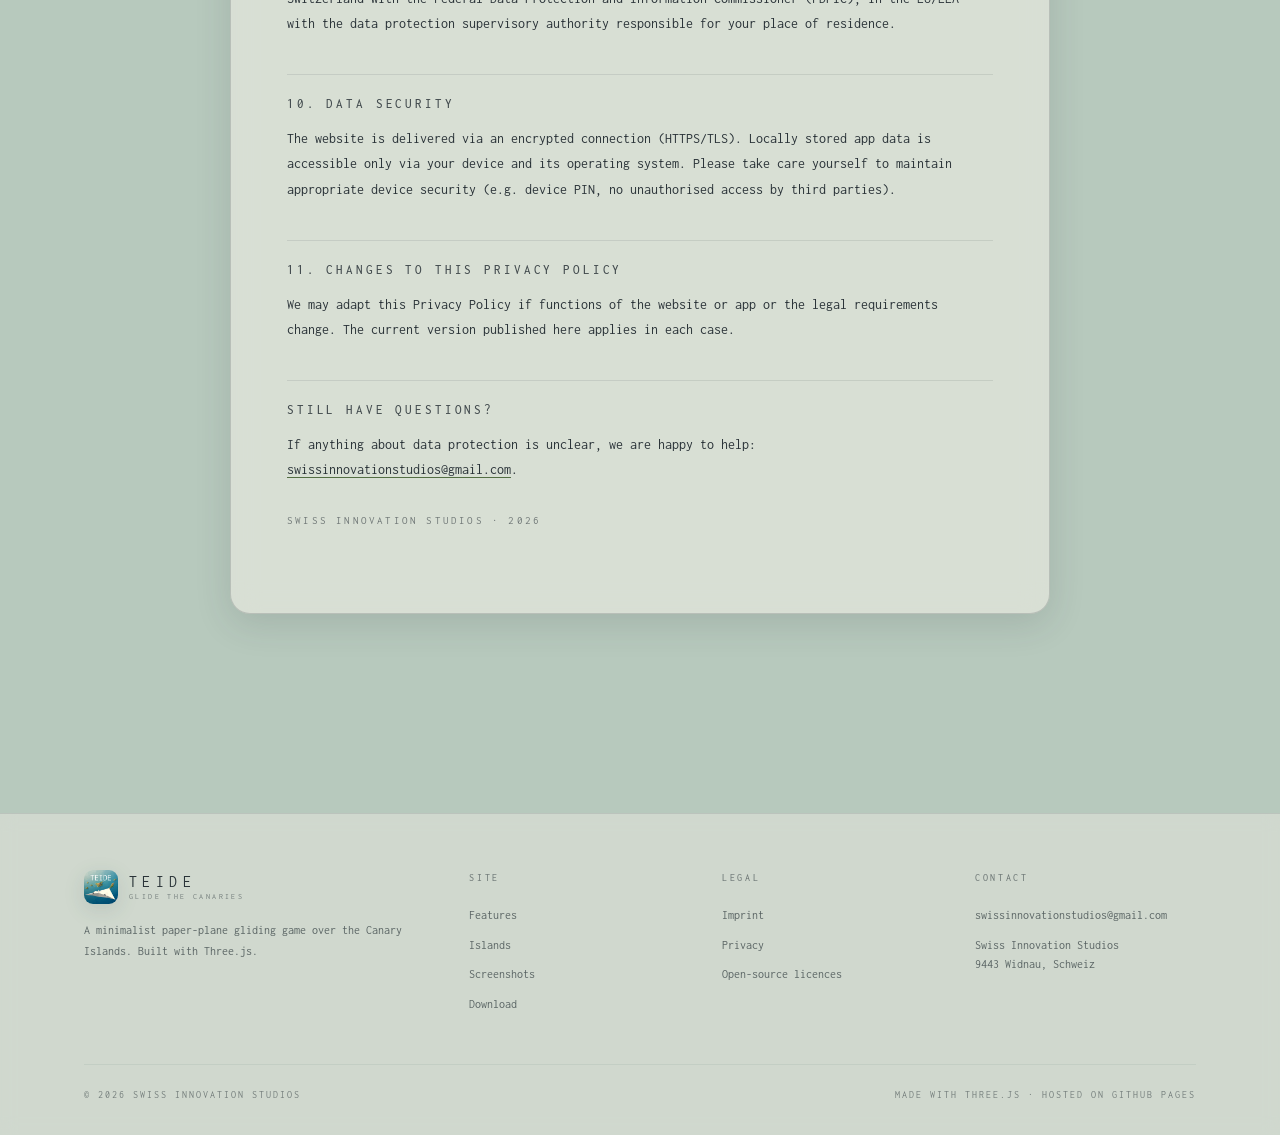
==== commit 6e67c62b: "Deploy website 6a5cfa6181237bf16396148711ce7279483fbd31 from GabRealityy/teide-glide-the-canaries Ga" ====
--- a/datenschutz.html
+++ b/datenschutz.html
@@ -10,7 +10,7 @@
 <link rel="icon" type="image/png" sizes="16x16" href="assets/favicon-16.png">
 <link rel="shortcut icon" href="assets/favicon.ico">
 <link rel="apple-touch-icon" sizes="180x180" href="assets/apple-touch-icon.png">
-<link rel="stylesheet" href="css/styles.css?v=20260625">
+<link rel="stylesheet" href="css/styles.css?v=20260711">
 </head>
 <body>
 
@@ -217,12 +217,17 @@
 
       <h3 data-i18n="privacy.s4.ads.h">4.6 Werbung</h3>
       <p data-i18n-html="privacy.s4.ads.body">
-        Derzeit enthält die App <strong>keine Werbung</strong>. Für eine zukünftige Version
-        ist die Einbindung von Werbung (z. B. über Google AdMob) vorgesehen. Sobald Werbung
-        aktiviert wird, können dabei Geräte- und Nutzungskennungen zur Auslieferung der
-        Werbung verarbeitet werden; soweit erforderlich, holen wir vorab über einen
-        Einwilligungsdialog (Consent-Management) deine Zustimmung ein. Diese
-        Datenschutzerklärung wird vor einer Aktivierung von Werbung entsprechend aktualisiert.
+        Die Android-App bindet <strong>Google AdMob</strong> (Google Ireland Ltd.) ein und
+        zeigt Interstitial- sowie Rewarded-Video-Werbung. Dabei werden Geräte- und
+        Nutzungskennungen — insbesondere die Werbe-ID, ein aus der IP-Adresse abgeleiteter
+        ungefährer Standort sowie App-Interaktionsdaten — zur Auslieferung und Messung der
+        Werbung verarbeitet und an Google übermittelt. Soweit erforderlich, holen wir vorab
+        über einen Einwilligungsdialog (Google UMP) deine Zustimmung ein; ohne Einwilligung
+        werden nur nicht-personalisierte Anzeigen ausgeliefert. Deine Werbe-ID kannst du
+        jederzeit in den Android-Einstellungen zurücksetzen. Mit dem optionalen Kauf
+        „Werbung entfernen“ lassen sich die Interstitial-Anzeigen dauerhaft deaktivieren.
+        Die iOS- und die Web-Version enthalten derzeit keine Werbung. Näheres in der
+        <a href="https://policies.google.com/privacy" target="_blank" rel="noopener">Datenschutzerklärung von Google</a>.
       </p>
 
       <h2 data-i18n="privacy.s5.h">5. Rechtsgrundlagen</h2>
@@ -355,7 +360,7 @@
   </div>
 </footer>
 
-<script src="js/i18n.js?v=20260625"></script>
-<script src="js/main.js?v=20260625"></script>
+<script src="js/i18n.js?v=20260711"></script>
+<script src="js/main.js?v=20260711"></script>
 </body>
 </html>
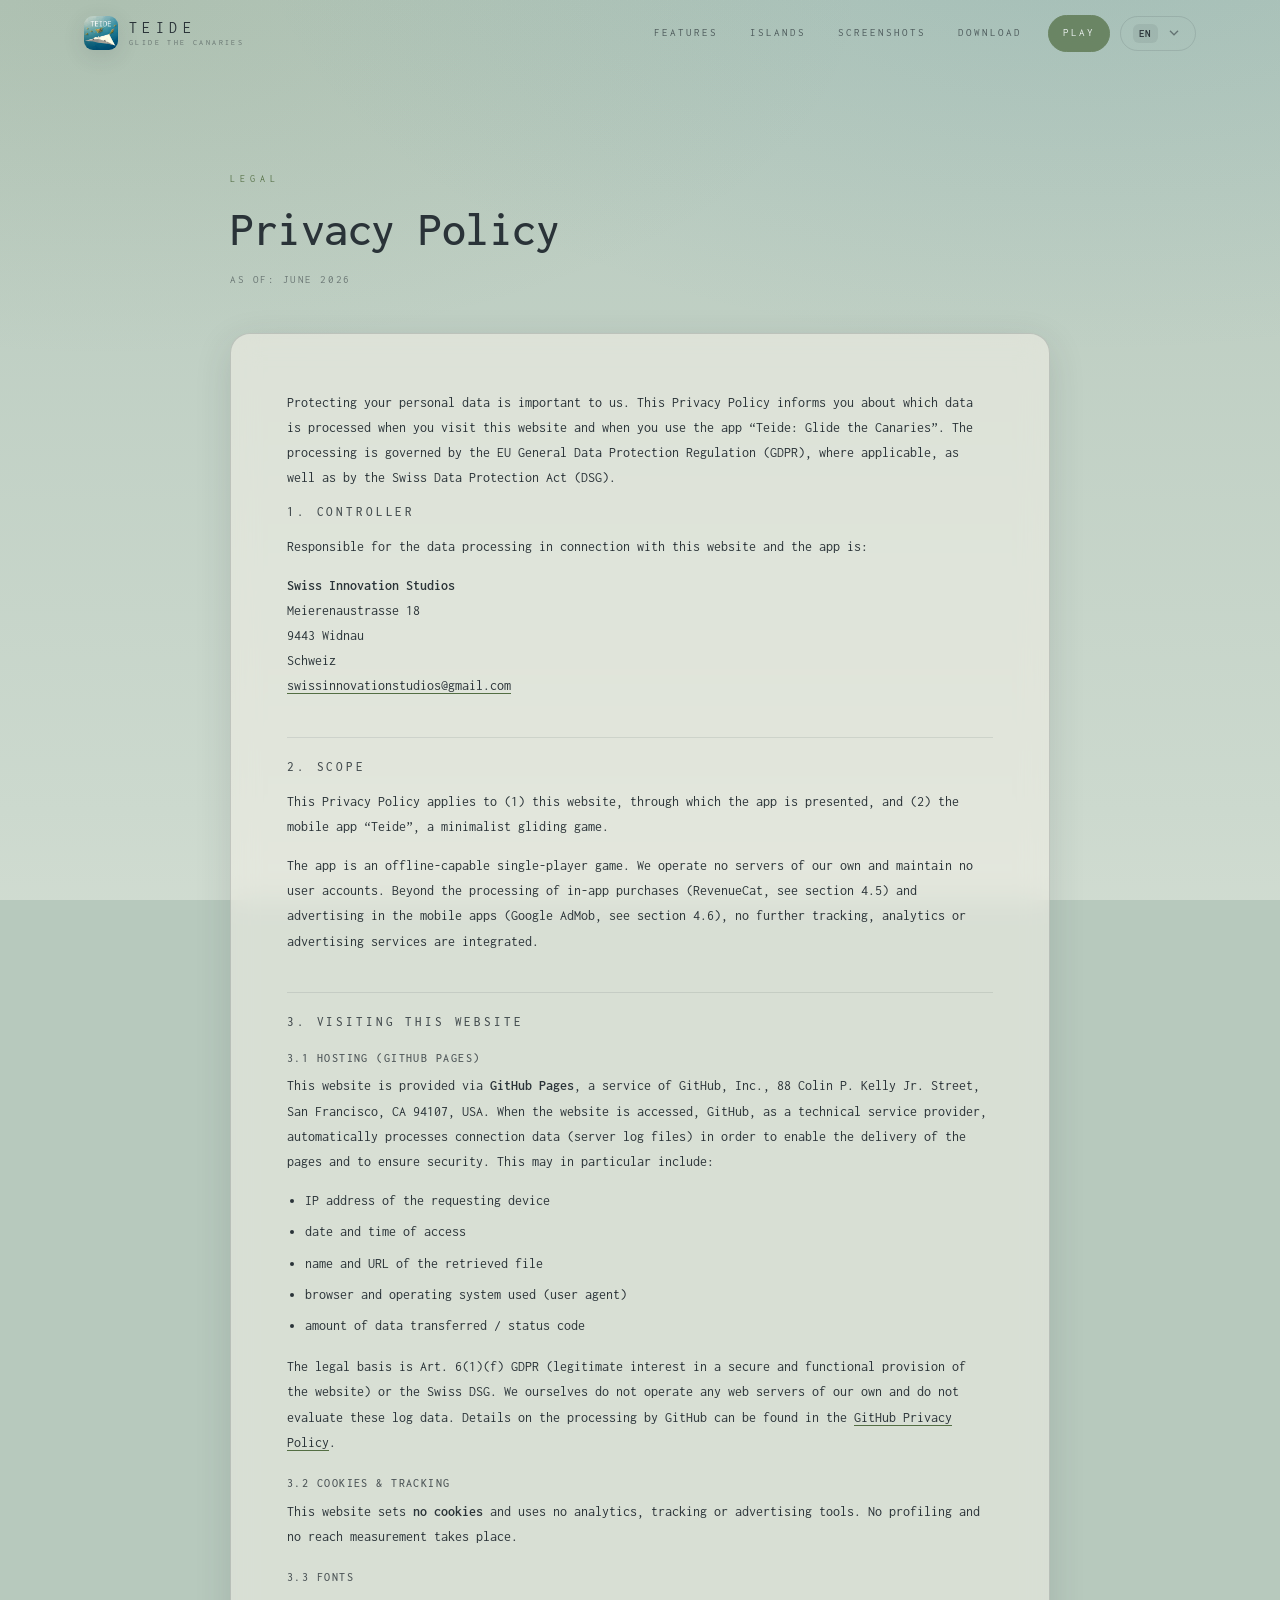
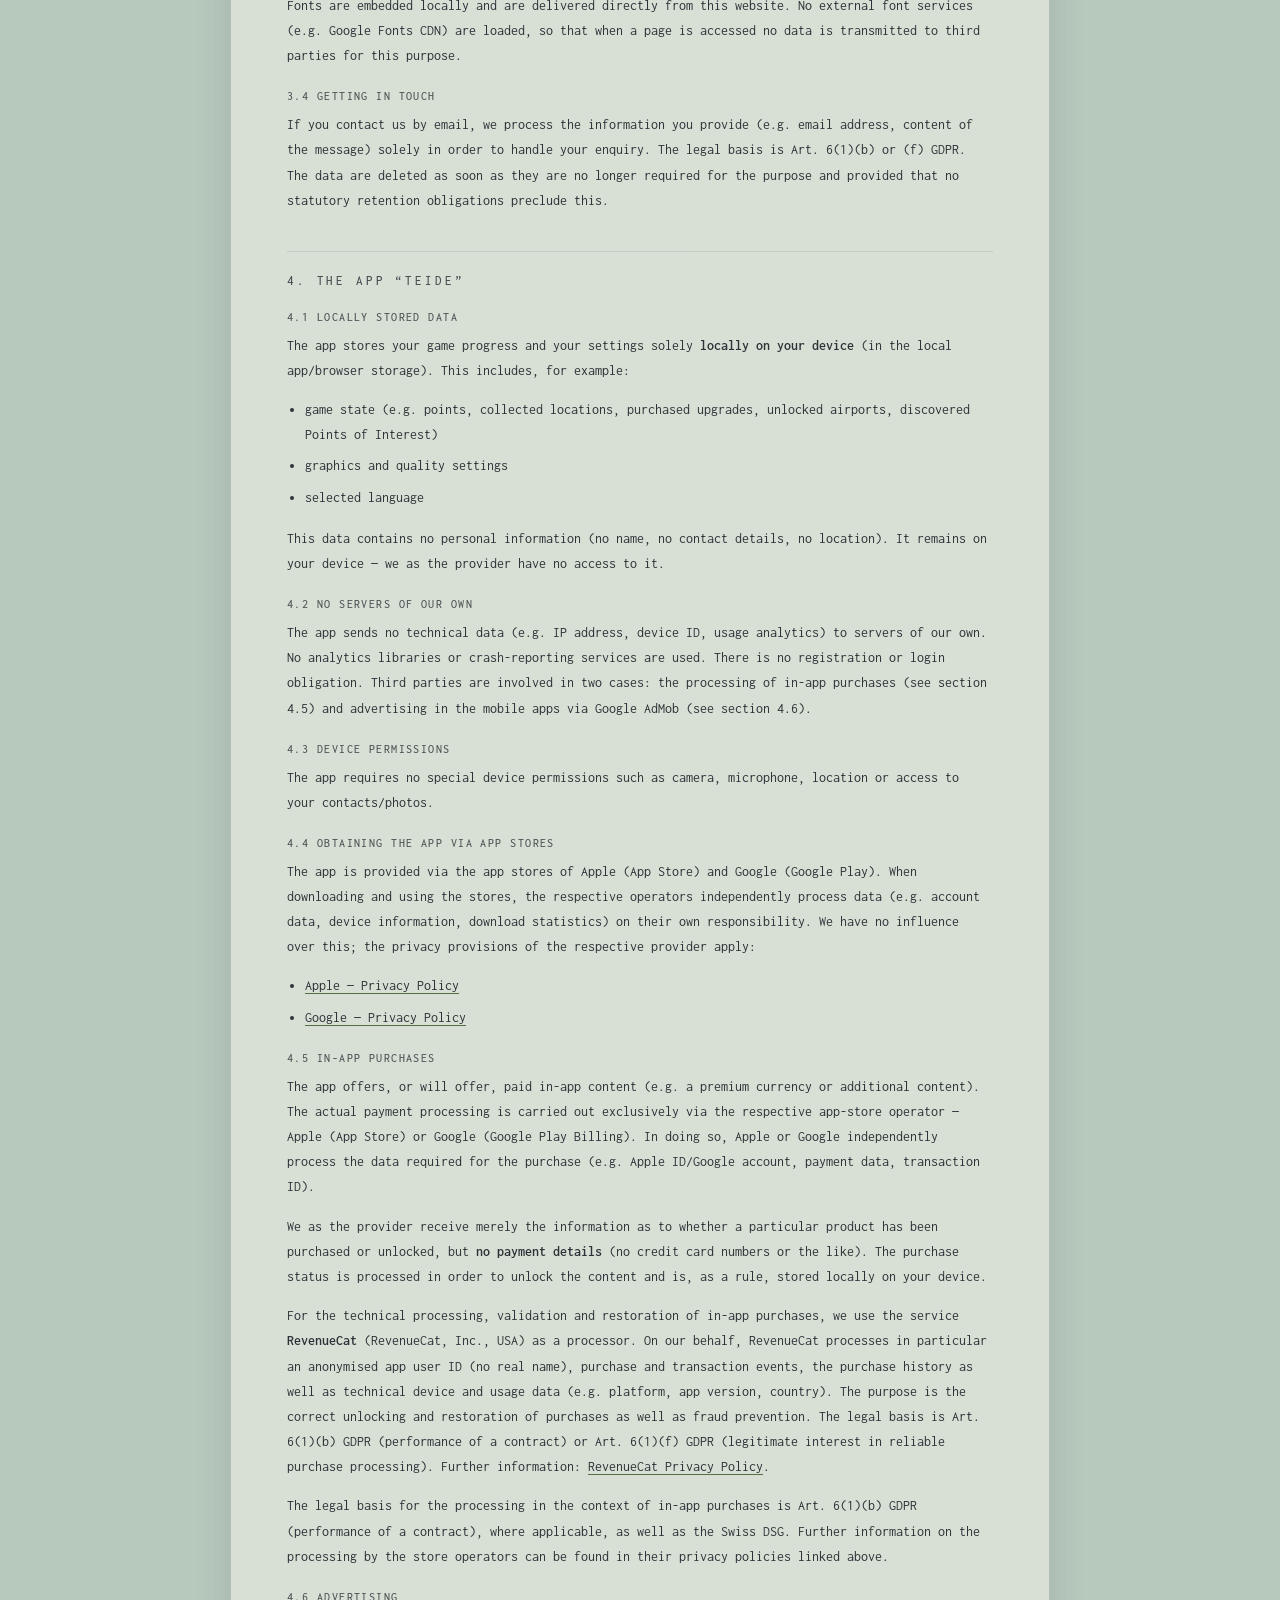
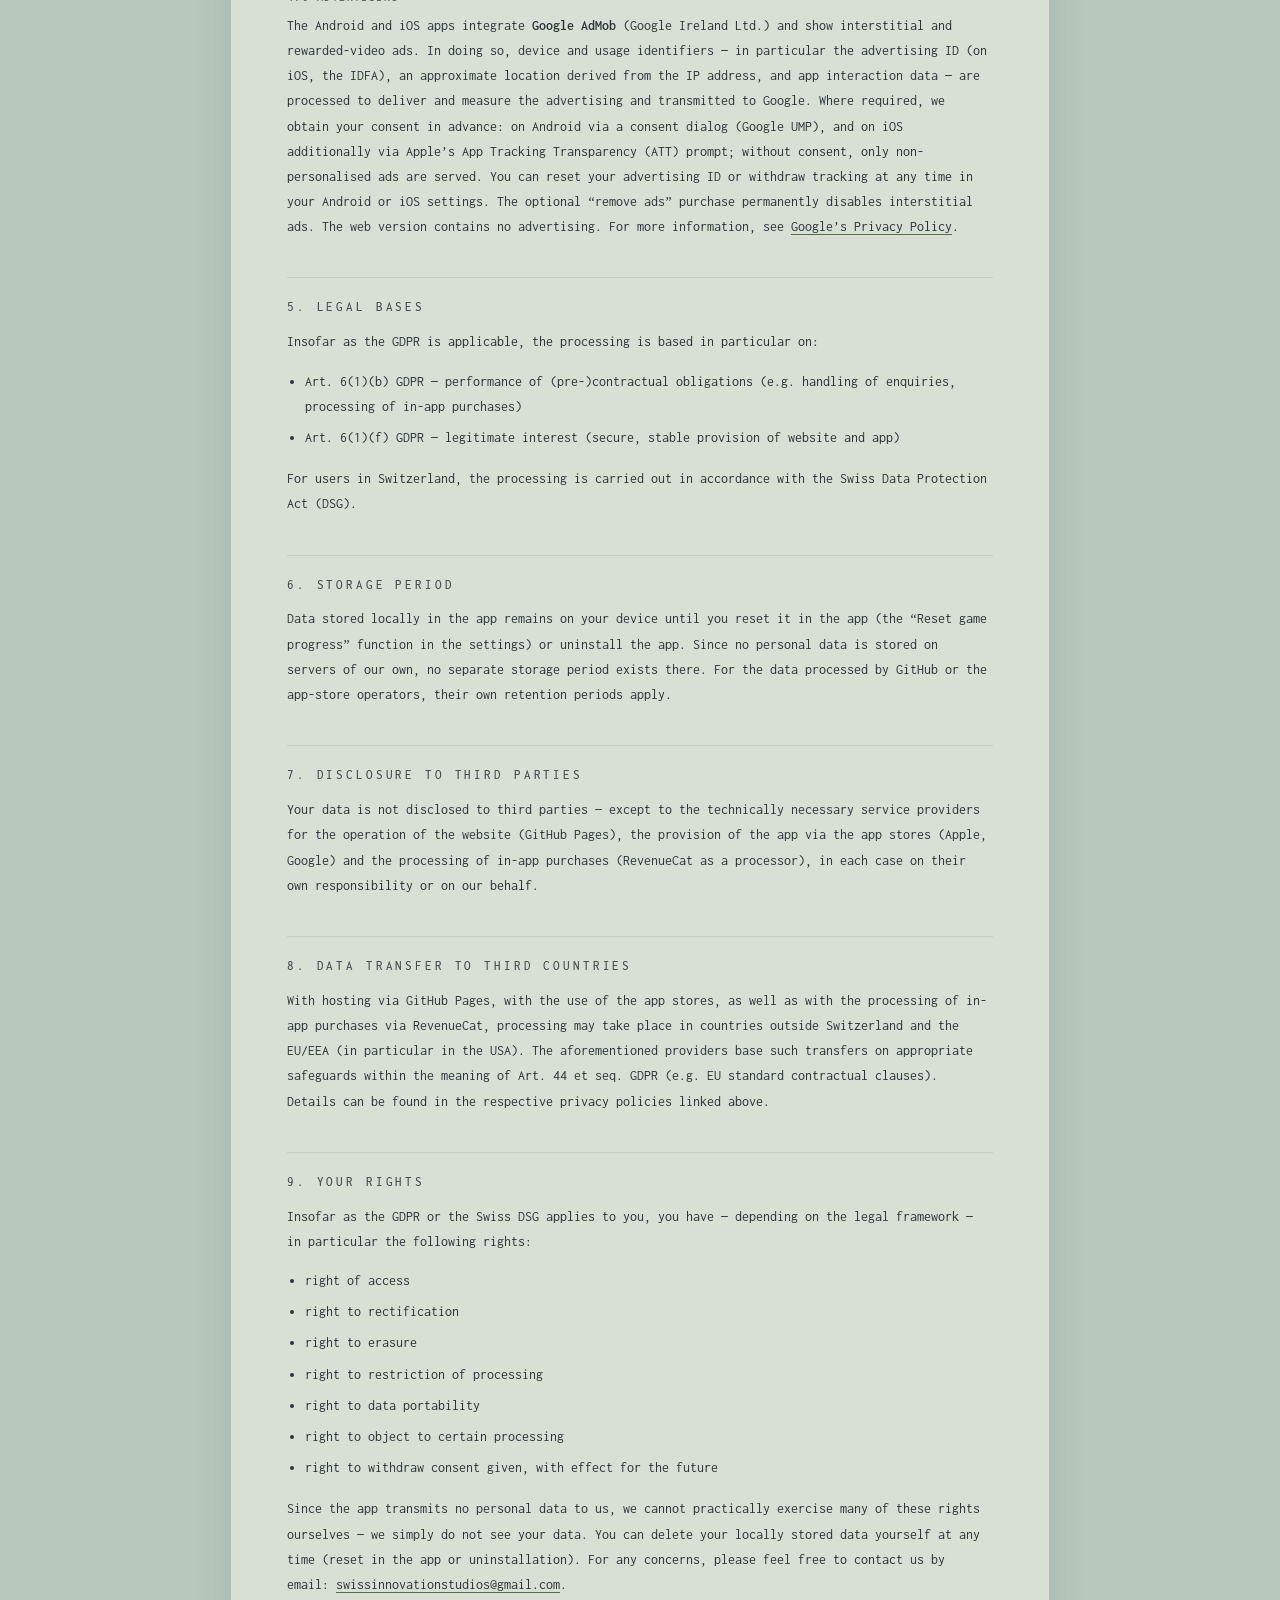
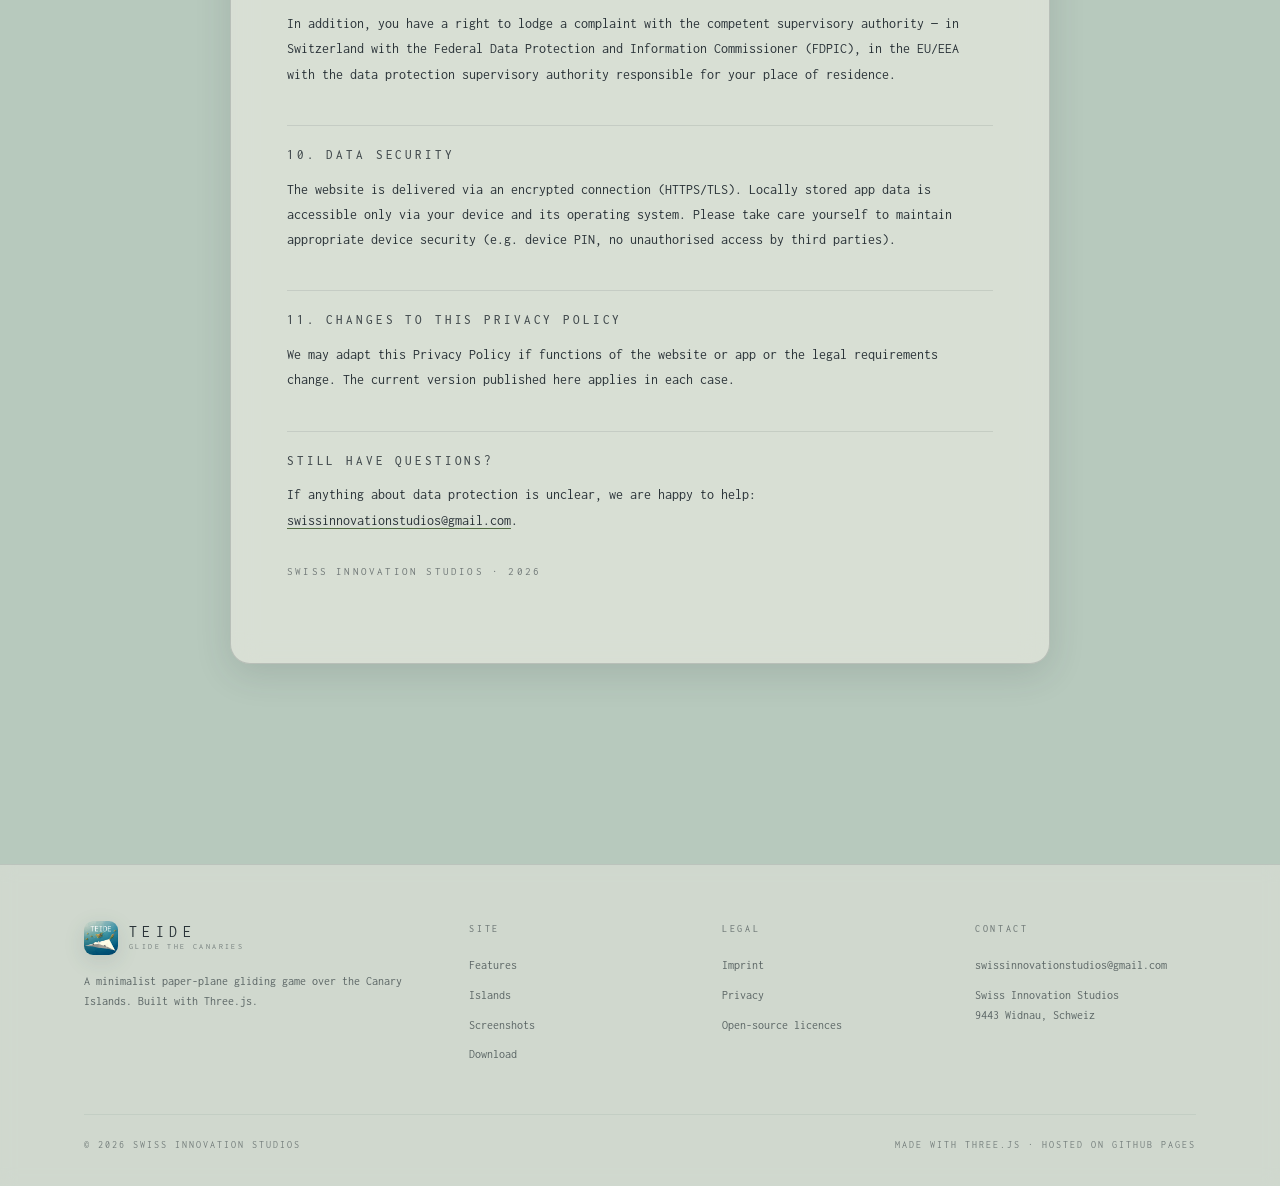
==== commit f55810e4: "Deploy website ef0d3137d10824d6e8d957bf953fb44c20b71798 from GabRealityy/teide-glide-the-canaries Ga" ====
--- a/datenschutz.html
+++ b/datenschutz.html
@@ -10,7 +10,7 @@
 <link rel="icon" type="image/png" sizes="16x16" href="assets/favicon-16.png">
 <link rel="shortcut icon" href="assets/favicon.ico">
 <link rel="apple-touch-icon" sizes="180x180" href="assets/apple-touch-icon.png">
-<link rel="stylesheet" href="css/styles.css?v=20260711">
+<link rel="stylesheet" href="css/styles.css?v=20260717">
 </head>
 <body>
 
@@ -81,9 +81,10 @@
       </p>
       <p data-i18n="privacy.s2.p2">
         Die App ist ein offline lauffähiges Einzelspieler-Spiel. Es werden keine eigenen
-        Server betrieben, keine Benutzerkonten geführt und keine Tracking-, Analyse- oder
-        Werbedienste eingebunden. Für die Abwicklung von In-App-Käufen wird ein
-        Drittanbieter-Dienst (RevenueCat) eingesetzt — siehe Ziffer 4.5.
+        Server betrieben und keine Benutzerkonten geführt. Über die Abwicklung von
+        In-App-Käufen (RevenueCat, siehe Ziffer 4.5) und die Werbung in den mobilen Apps
+        (Google AdMob, siehe Ziffer 4.6) hinaus werden keine weiteren Tracking-, Analyse-
+        oder Werbedienste eingebunden.
       </p>
 
       <h2 data-i18n="privacy.s3.h">3. Besuch dieser Website</h2>
@@ -154,13 +155,14 @@
         haben darauf keinen Zugriff.
       </p>
 
-      <h3 data-i18n="privacy.s4.servers.h">4.2 Keine eigenen Server, kein Tracking</h3>
+      <h3 data-i18n="privacy.s4.servers.h">4.2 Keine eigenen Server</h3>
       <p data-i18n="privacy.s4.servers.body">
         Die App sendet keine technischen Daten (z. B. IP-Adresse, Geräte-ID,
-        Nutzungsanalyse) an eigene Server. Es werden keine Analyse-Bibliotheken,
-        Werbenetzwerke oder Crash-Reporting-Dienste eingesetzt. Es besteht keine
-        Registrierungs- oder Login-Pflicht. Eine Ausnahme bildet allein die Abwicklung von
-        In-App-Käufen, bei der ein Drittanbieter eingebunden ist (siehe Ziffer 4.5).
+        Nutzungsanalyse) an eigene Server. Es werden keine Analyse-Bibliotheken oder
+        Crash-Reporting-Dienste eingesetzt. Es besteht keine Registrierungs- oder
+        Login-Pflicht. Ein Drittanbieter ist in zwei Fällen eingebunden: bei der Abwicklung
+        von In-App-Käufen (siehe Ziffer 4.5) und bei der Werbung in den mobilen Apps über
+        Google AdMob (siehe Ziffer 4.6).
       </p>
 
       <h3 data-i18n="privacy.s4.permissions.h">4.3 Geräteberechtigungen</h3>
@@ -217,16 +219,17 @@
 
       <h3 data-i18n="privacy.s4.ads.h">4.6 Werbung</h3>
       <p data-i18n-html="privacy.s4.ads.body">
-        Die Android-App bindet <strong>Google AdMob</strong> (Google Ireland Ltd.) ein und
-        zeigt Interstitial- sowie Rewarded-Video-Werbung. Dabei werden Geräte- und
-        Nutzungskennungen — insbesondere die Werbe-ID, ein aus der IP-Adresse abgeleiteter
-        ungefährer Standort sowie App-Interaktionsdaten — zur Auslieferung und Messung der
-        Werbung verarbeitet und an Google übermittelt. Soweit erforderlich, holen wir vorab
-        über einen Einwilligungsdialog (Google UMP) deine Zustimmung ein; ohne Einwilligung
-        werden nur nicht-personalisierte Anzeigen ausgeliefert. Deine Werbe-ID kannst du
-        jederzeit in den Android-Einstellungen zurücksetzen. Mit dem optionalen Kauf
+        Die Android- und die iOS-App binden <strong>Google AdMob</strong> (Google Ireland Ltd.) ein
+        und zeigen Interstitial- sowie Rewarded-Video-Werbung. Dabei werden Geräte- und
+        Nutzungskennungen — insbesondere die Werbe-ID (unter iOS der IDFA), ein aus der IP-Adresse
+        abgeleiteter ungefährer Standort sowie App-Interaktionsdaten — zur Auslieferung und Messung
+        der Werbung verarbeitet und an Google übermittelt. Soweit erforderlich, holen wir vorab deine
+        Zustimmung ein: unter Android über einen Einwilligungsdialog (Google UMP), unter iOS zusätzlich
+        über die App-Tracking-Transparency-Abfrage (ATT) von Apple; ohne Einwilligung werden nur
+        nicht-personalisierte Anzeigen ausgeliefert. Deine Werbe-ID bzw. das Tracking kannst du jederzeit
+        in den Android- bzw. iOS-Einstellungen zurücksetzen oder widerrufen. Mit dem optionalen Kauf
         „Werbung entfernen“ lassen sich die Interstitial-Anzeigen dauerhaft deaktivieren.
-        Die iOS- und die Web-Version enthalten derzeit keine Werbung. Näheres in der
+        Die Web-Version enthält keine Werbung. Näheres in der
         <a href="https://policies.google.com/privacy" target="_blank" rel="noopener">Datenschutzerklärung von Google</a>.
       </p>
 
@@ -360,7 +363,7 @@
   </div>
 </footer>
 
-<script src="js/i18n.js?v=20260711"></script>
-<script src="js/main.js?v=20260711"></script>
+<script src="js/i18n.js?v=20260717"></script>
+<script src="js/main.js?v=20260717"></script>
 </body>
 </html>
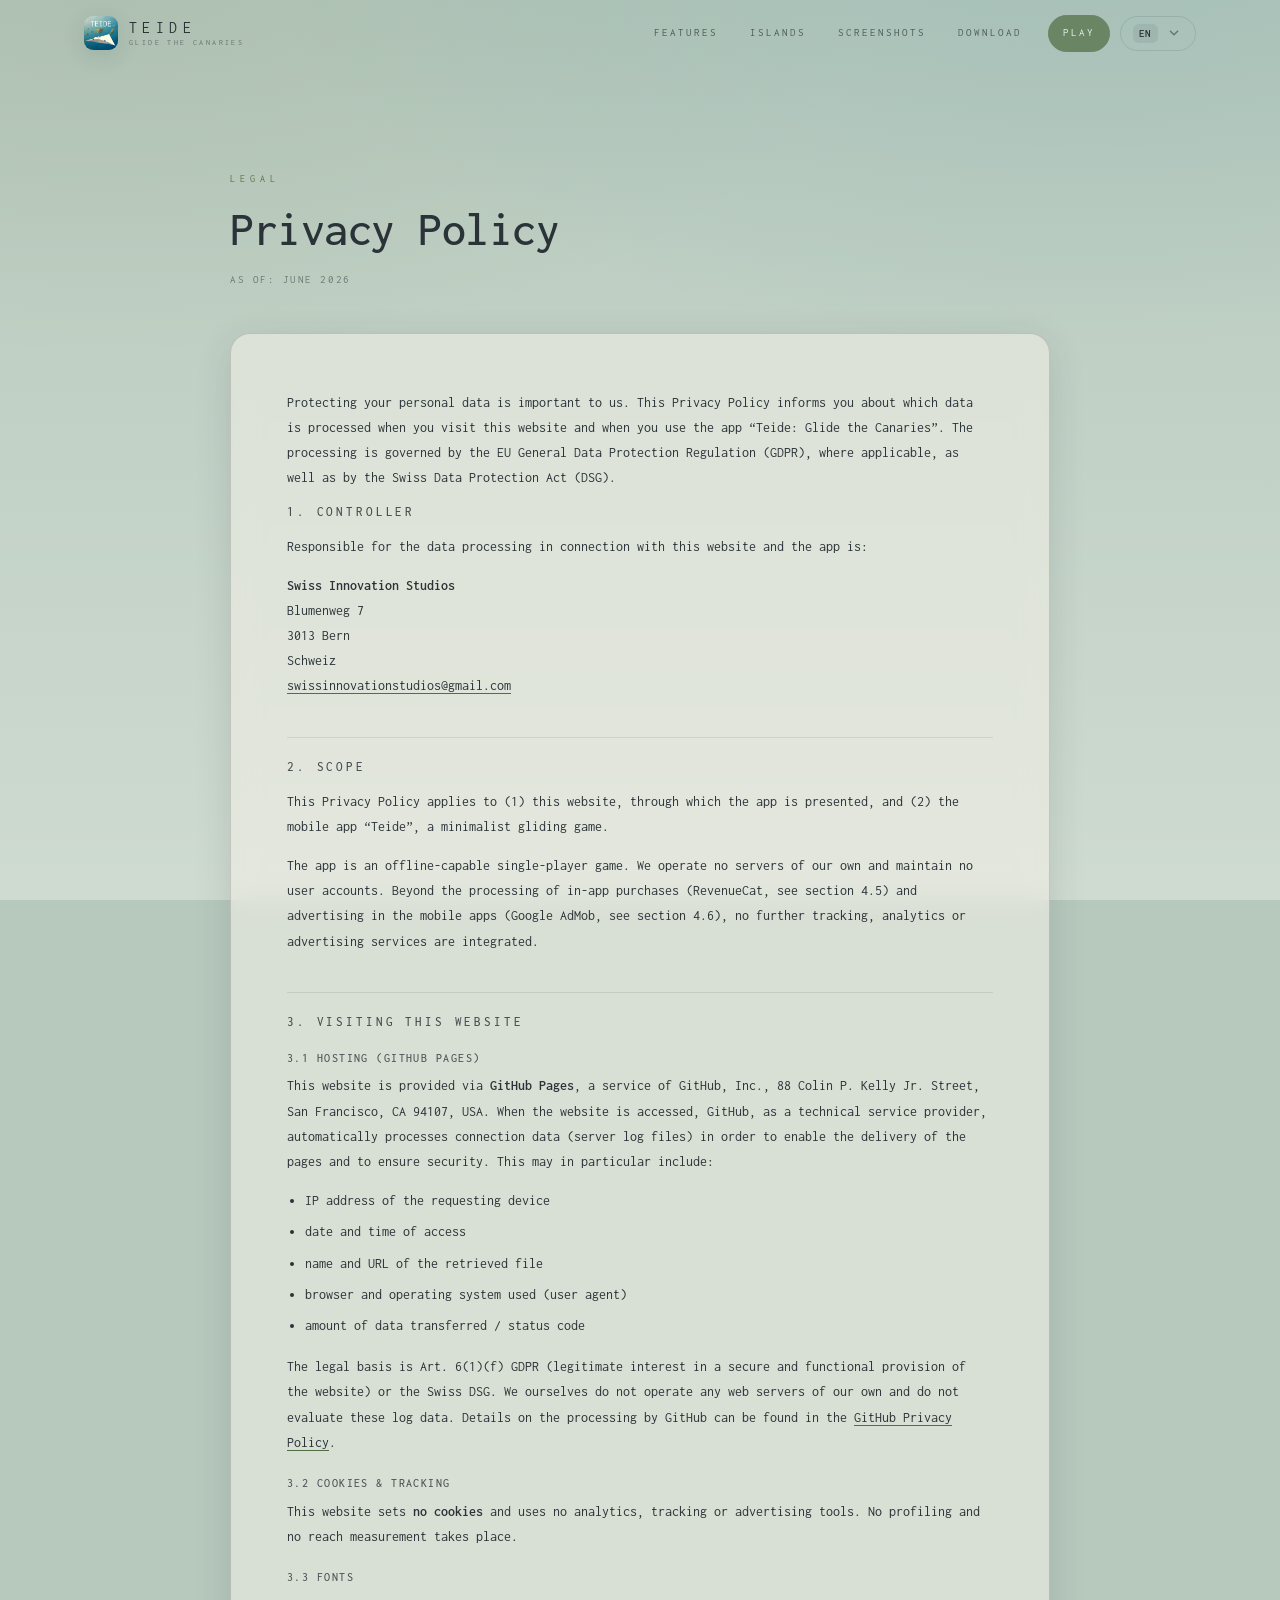
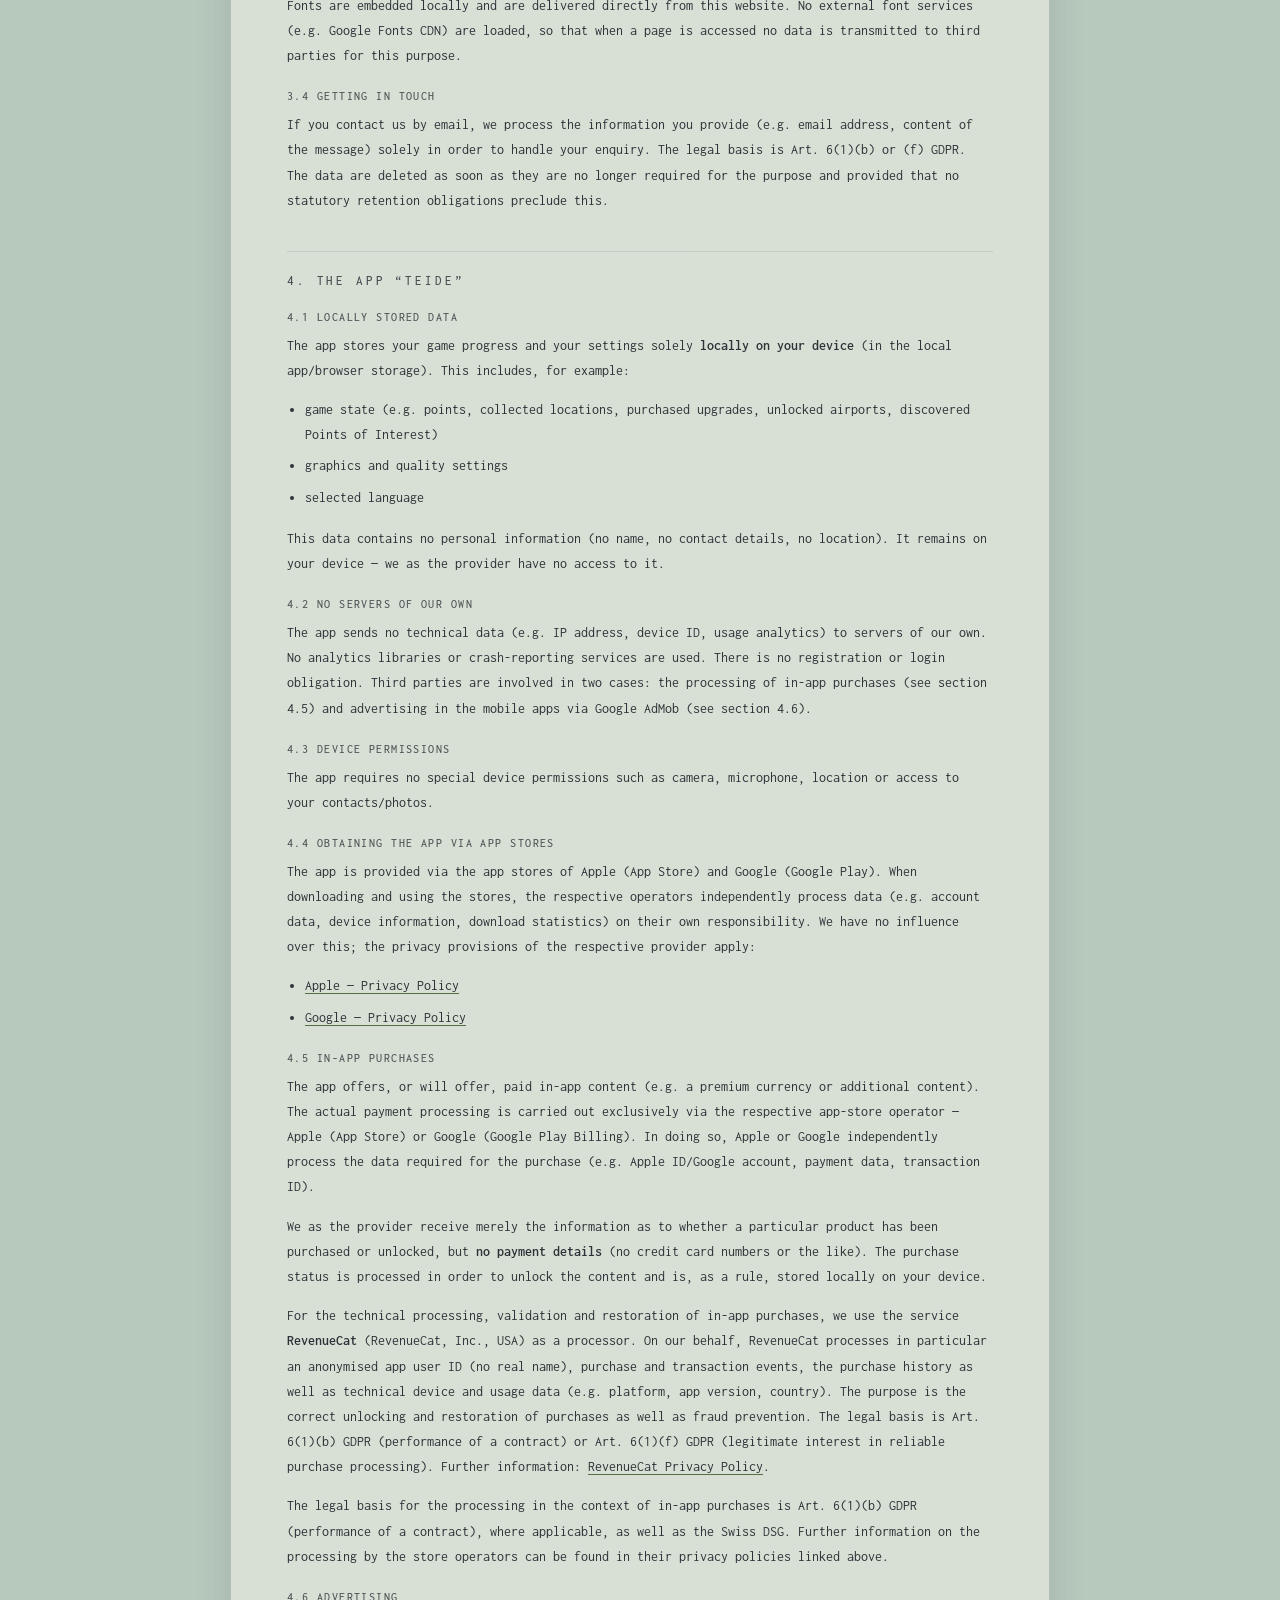
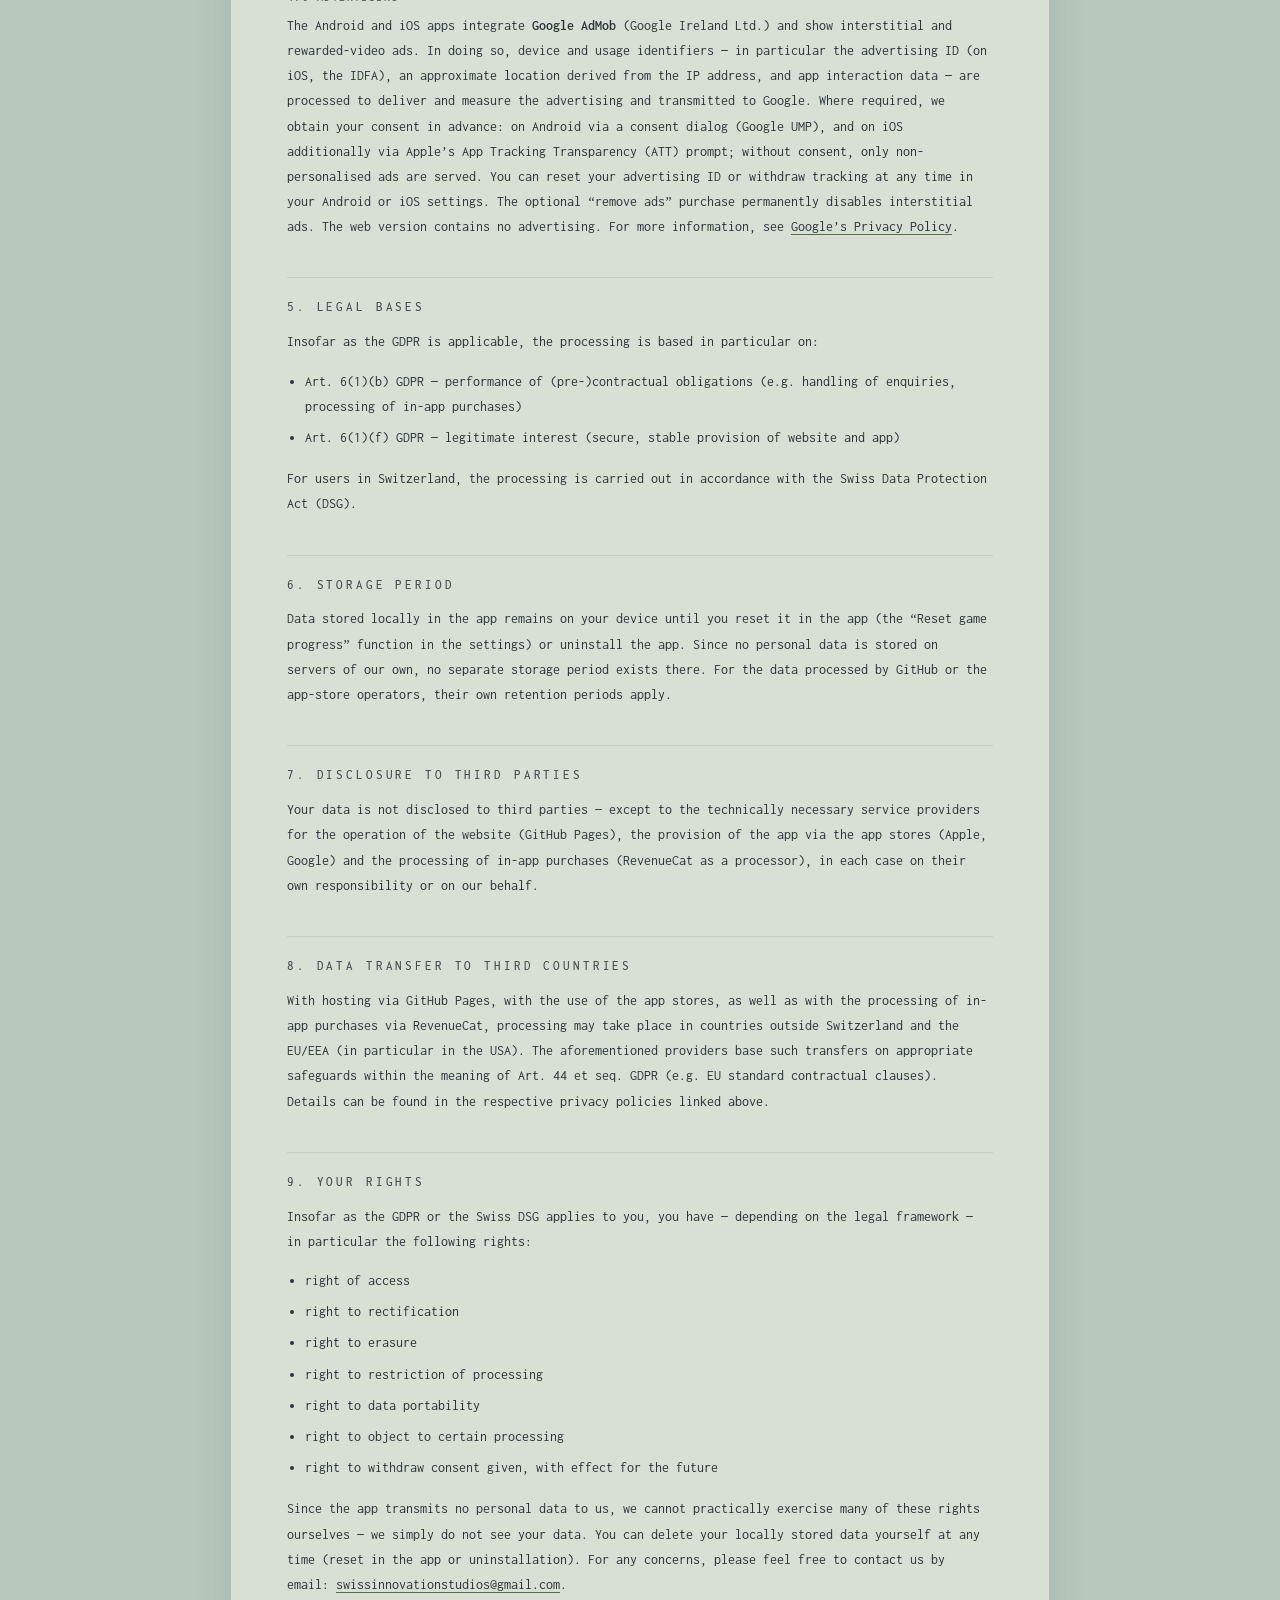
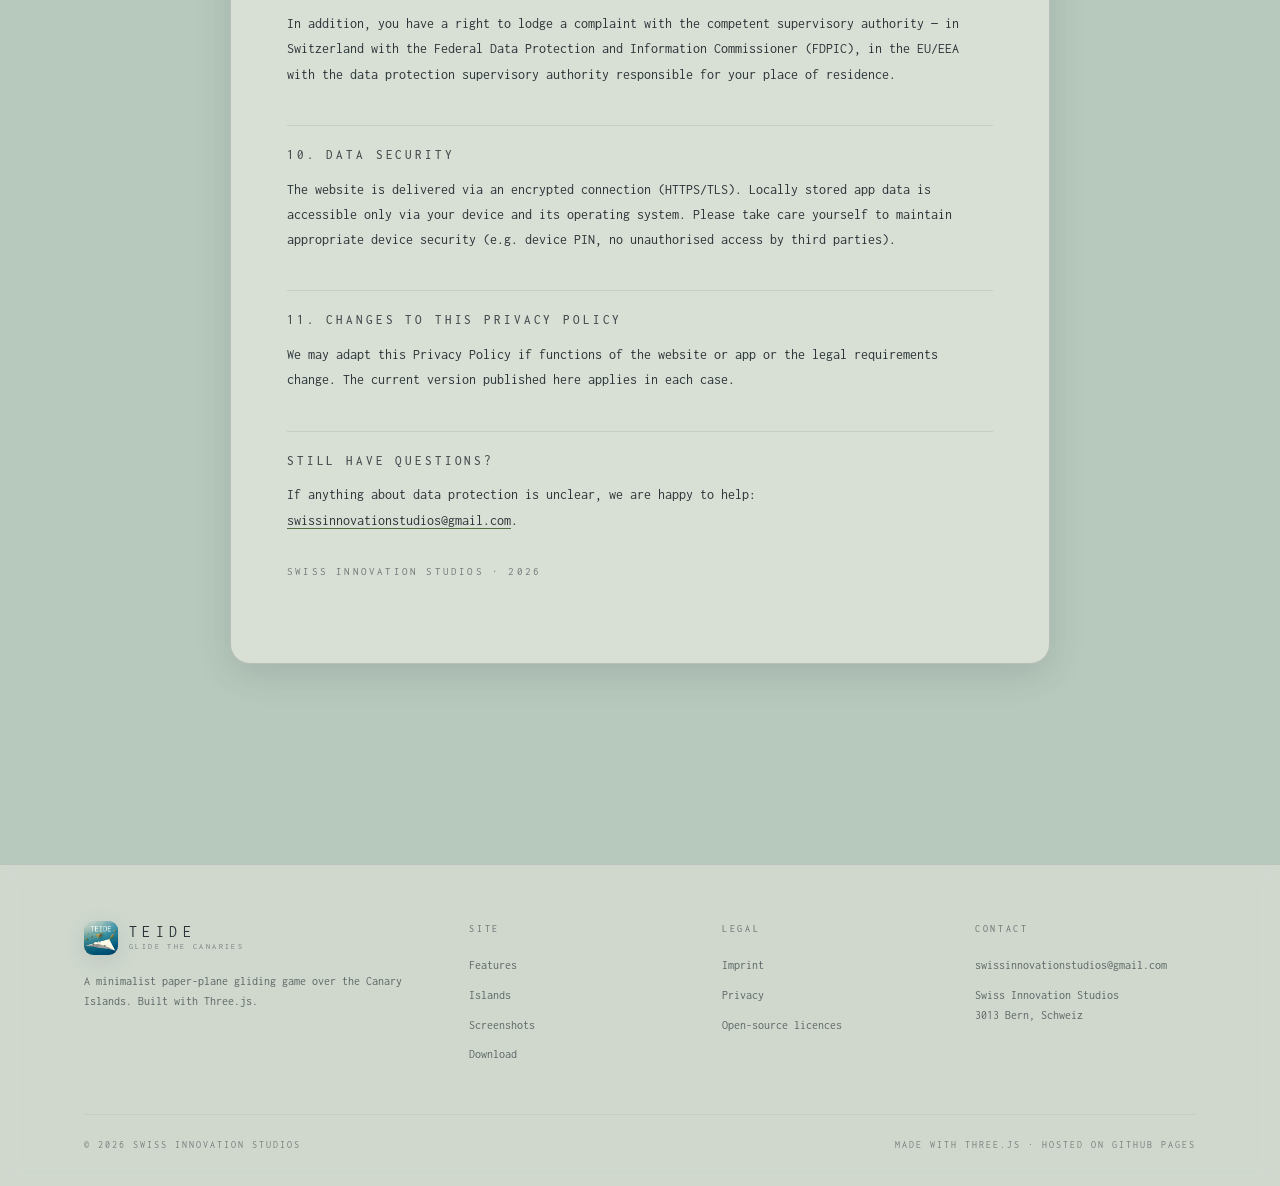
==== commit 841d0bed: "Deploy website 4ac12f95eadebaadc9ede4901656cc7979548f8d from GabRealityy/teide-glide-the-canaries Ga" ====
--- a/datenschutz.html
+++ b/datenschutz.html
@@ -10,7 +10,7 @@
 <link rel="icon" type="image/png" sizes="16x16" href="assets/favicon-16.png">
 <link rel="shortcut icon" href="assets/favicon.ico">
 <link rel="apple-touch-icon" sizes="180x180" href="assets/apple-touch-icon.png">
-<link rel="stylesheet" href="css/styles.css?v=20260717">
+<link rel="stylesheet" href="css/styles.css?v=20261001">
 </head>
 <body>
 
@@ -67,8 +67,8 @@
       <div class="legal-block">
         <address>
           <strong>Swiss Innovation Studios</strong><br>
-          Meierenaustrasse 18<br>
-          9443 Widnau<br>
+          Blumenweg 7<br>
+          3013 Bern<br>
           Schweiz<br>
           <a href="mailto:swissinnovationstudios@gmail.com">swissinnovationstudios@gmail.com</a>
         </address>
@@ -353,7 +353,7 @@
       <div class="footer-col">
         <h4 data-i18n="footer.colContact">Kontakt</h4>
         <a href="mailto:swissinnovationstudios@gmail.com">swissinnovationstudios@gmail.com</a>
-        <p>Swiss Innovation Studios<br>9443 Widnau, Schweiz</p>
+        <p>Swiss Innovation Studios<br>3013 Bern, Schweiz</p>
       </div>
     </div>
     <div class="footer-bottom">
@@ -363,7 +363,7 @@
   </div>
 </footer>
 
-<script src="js/i18n.js?v=20260717"></script>
-<script src="js/main.js?v=20260717"></script>
+<script src="js/i18n.js?v=20261001"></script>
+<script src="js/main.js?v=20261001"></script>
 </body>
 </html>
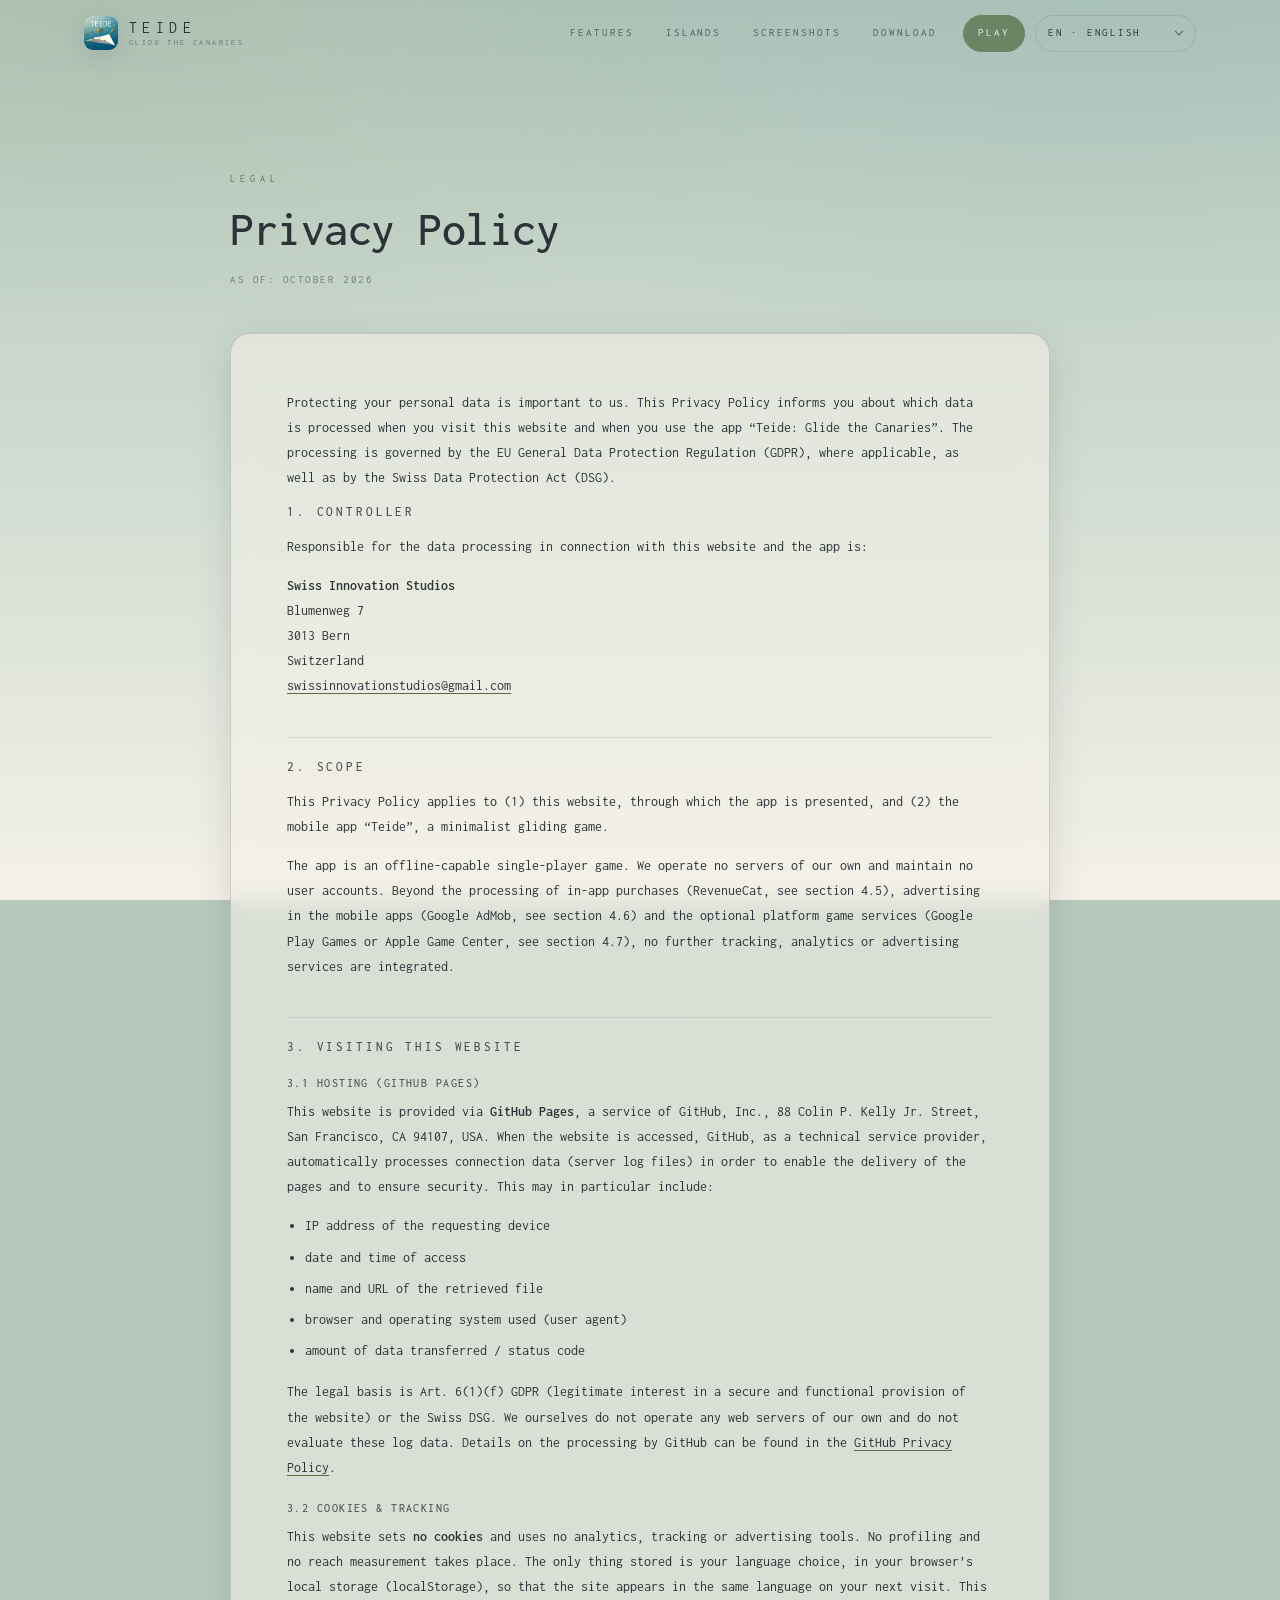
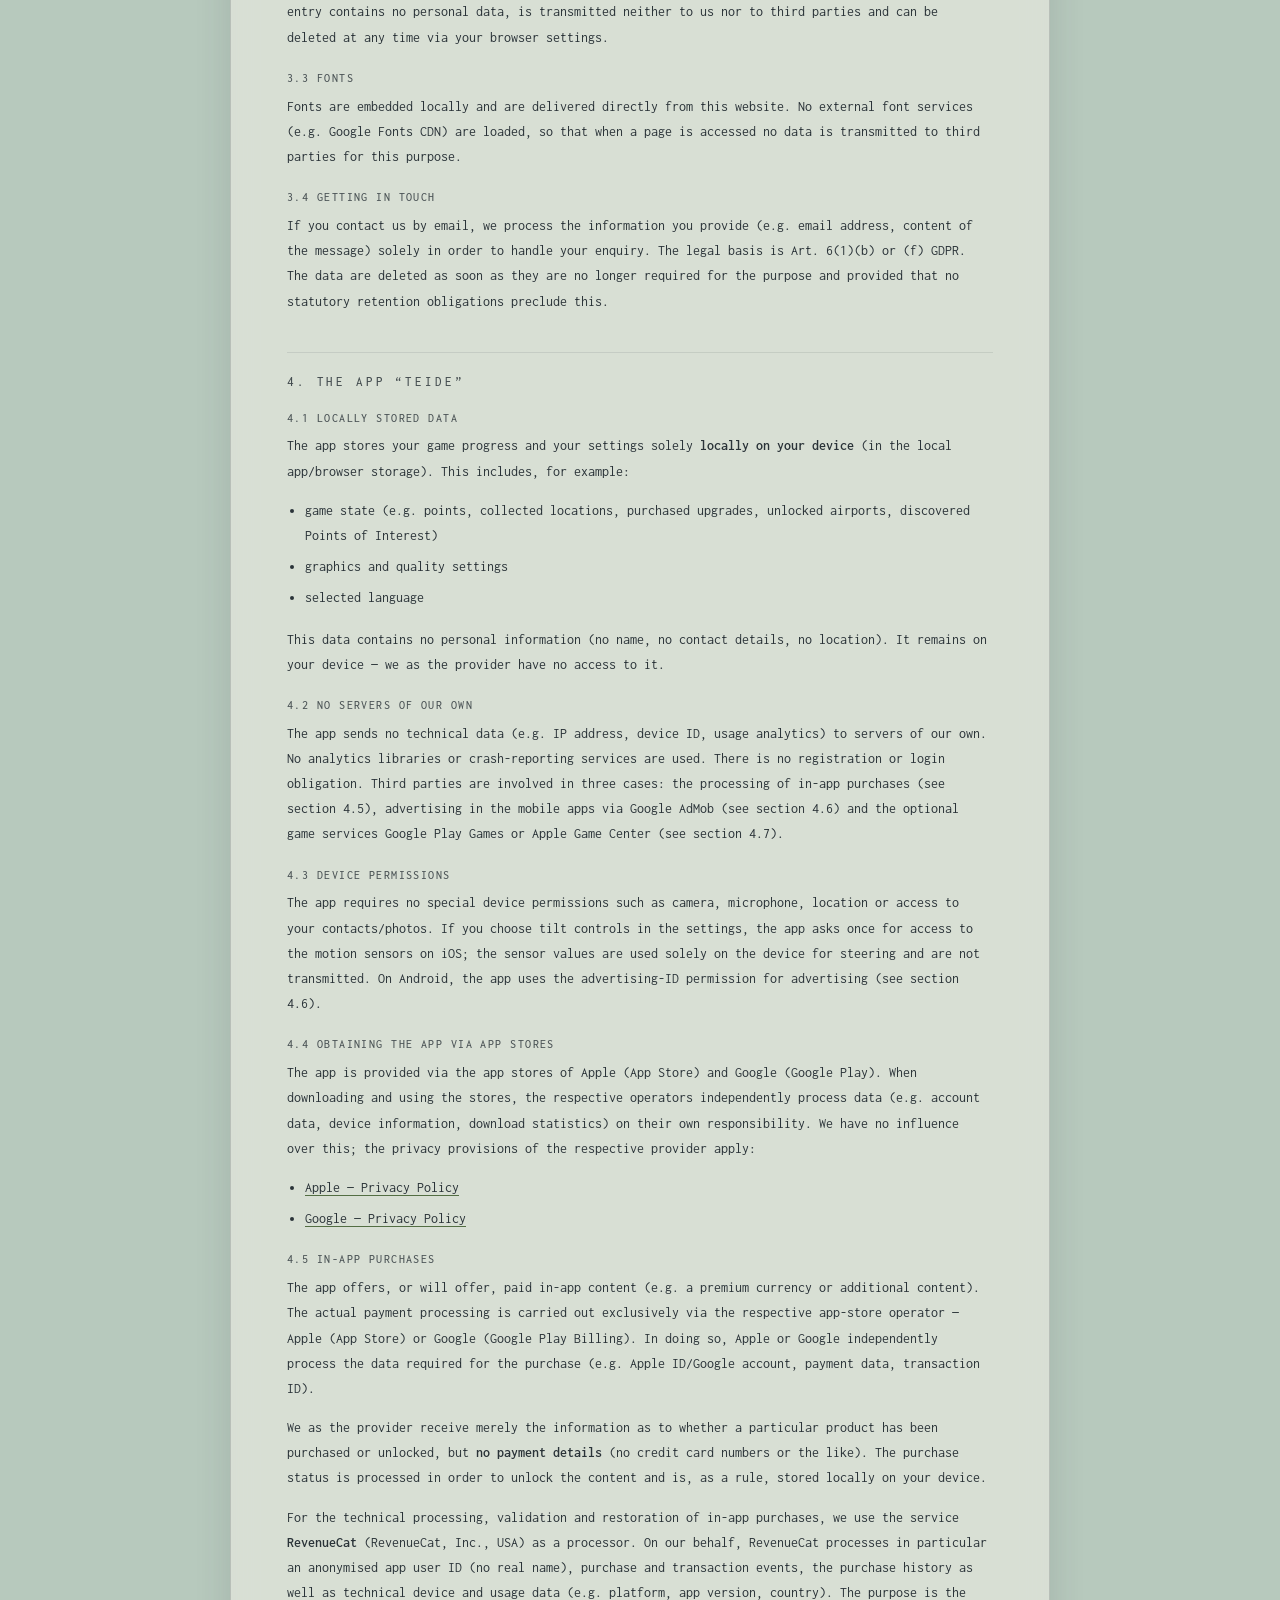
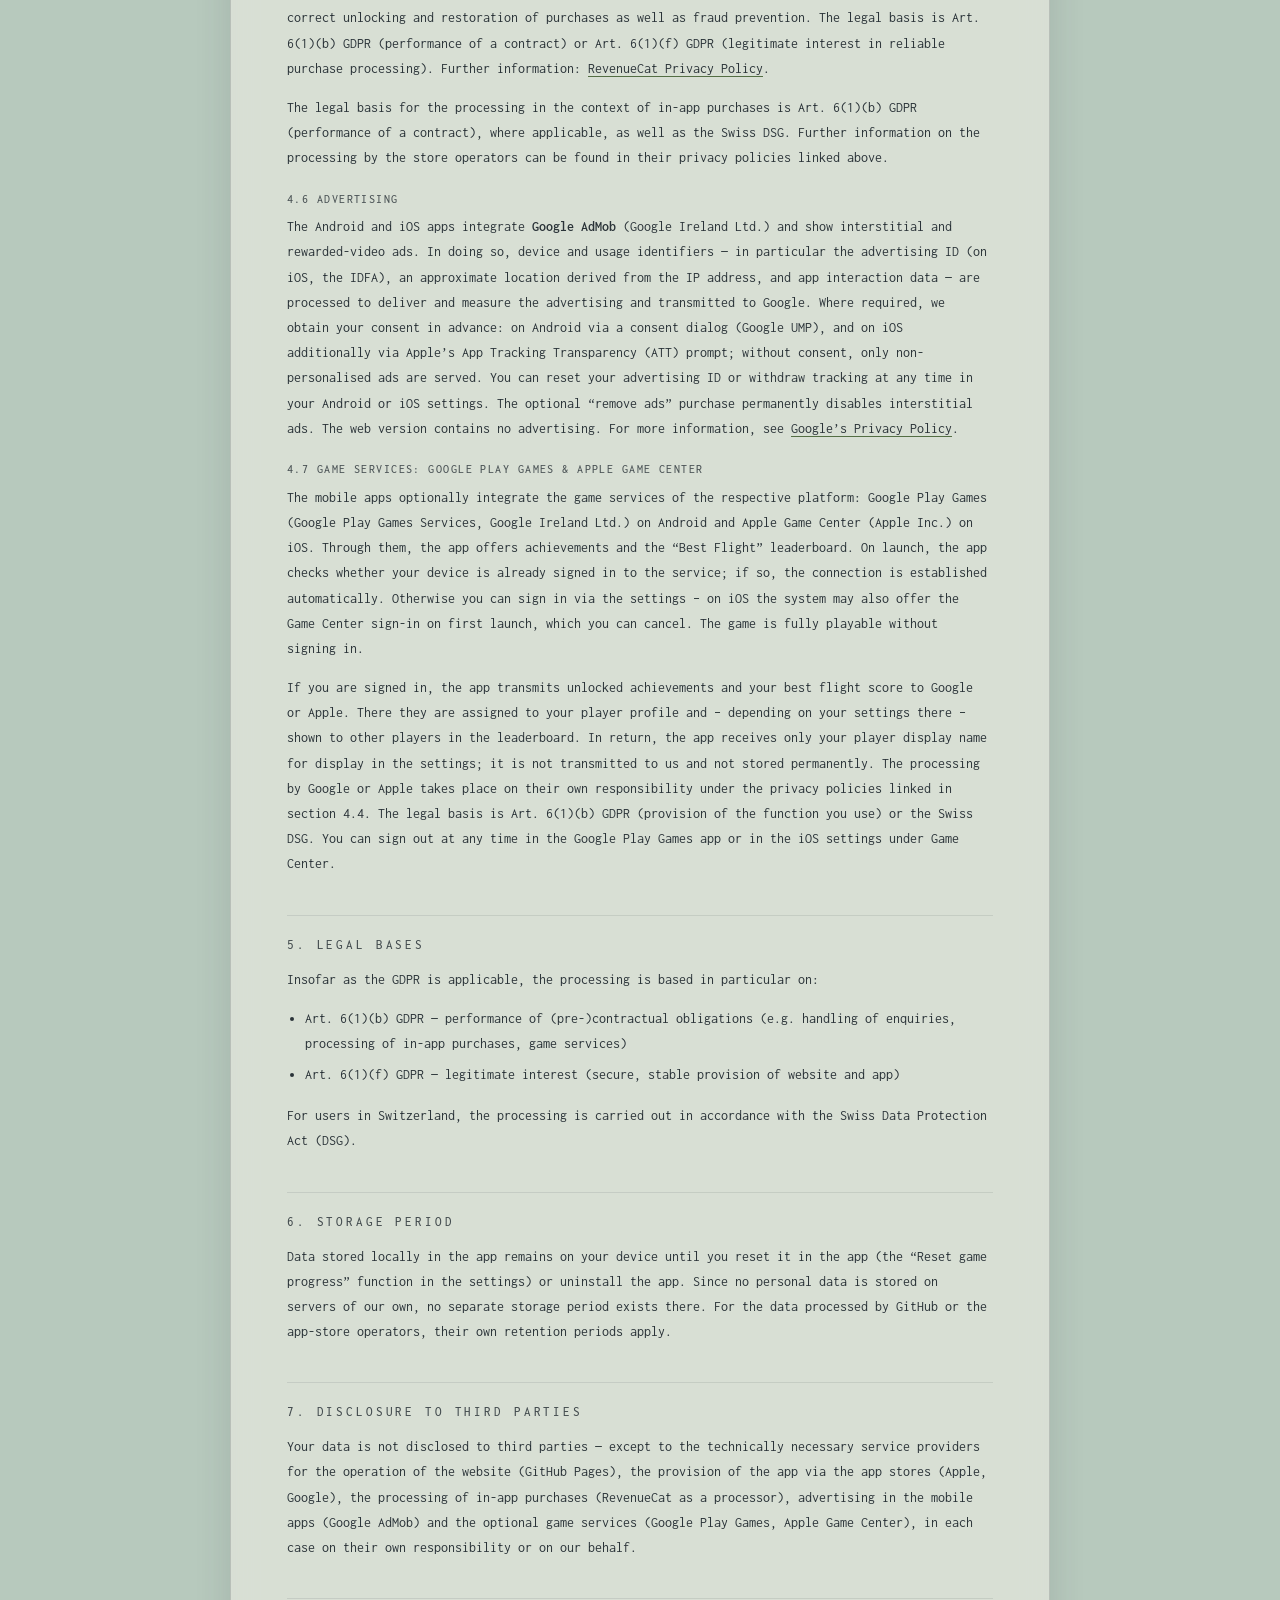
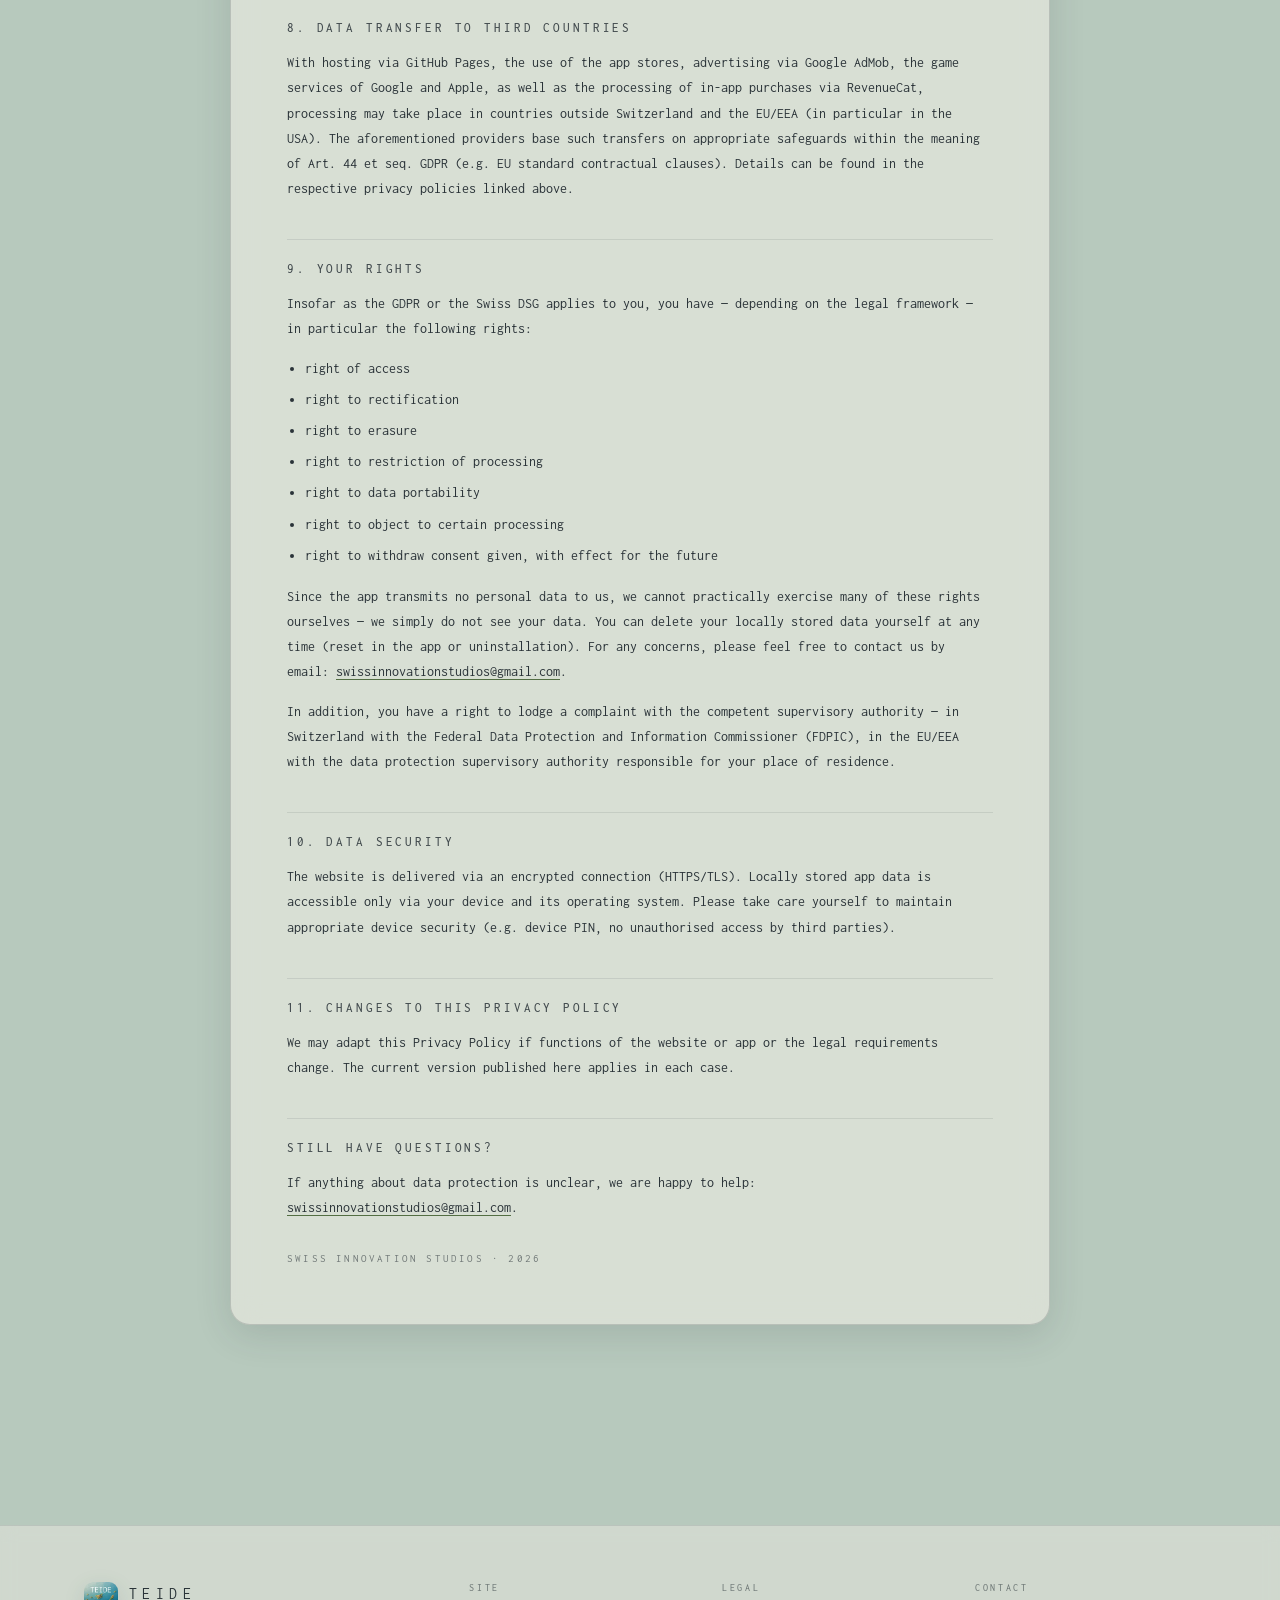
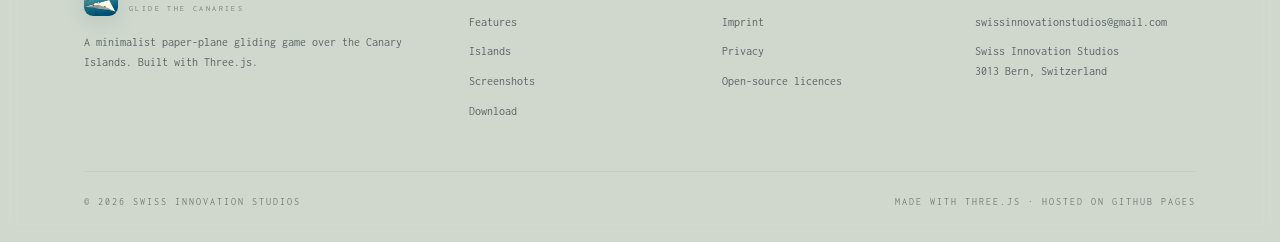
==== commit 8d3dd223: "Deploy website 72515240719a3f43a576f2fa8d7f28adb903239b from GabRealityy/teide-glide-the-canaries Ga" ====
--- a/datenschutz.html
+++ b/datenschutz.html
@@ -6,25 +6,33 @@
 <title data-i18n="meta.privacy.title">Datenschutzerklärung — Teide</title>
 <meta name="description" data-i18n-attr="content:meta.privacy.desc" content="Datenschutzerklärung für die Website und die App Teide: Glide the Canaries.">
 <meta name="robots" content="index, follow">
+<link rel="canonical" href="https://swissinnovationstudios.github.io/teide/datenschutz.html">
+<meta property="og:type" content="website">
+<meta property="og:title" data-i18n-attr="content:meta.privacy.title" content="Datenschutzerklärung — Teide">
+<meta property="og:description" data-i18n-attr="content:meta.privacy.desc" content="Datenschutzerklärung für die Website und die App Teide: Glide the Canaries.">
+<meta property="og:image" content="https://swissinnovationstudios.github.io/teide/assets/og-image.jpg">
+<meta property="og:url" content="https://swissinnovationstudios.github.io/teide/datenschutz.html">
+<meta property="og:locale" content="de_CH">
+<meta name="twitter:card" content="summary_large_image">
 <link rel="icon" type="image/png" sizes="32x32" href="assets/favicon-32.png">
 <link rel="icon" type="image/png" sizes="16x16" href="assets/favicon-16.png">
 <link rel="shortcut icon" href="assets/favicon.ico">
 <link rel="apple-touch-icon" sizes="180x180" href="assets/apple-touch-icon.png">
-<link rel="stylesheet" href="css/styles.css?v=20261001">
+<link rel="stylesheet" href="css/styles.css?v=20261028">
 </head>
 <body>
 
 <header class="nav">
   <div class="wrap">
     <a class="brand" href="index.html" data-i18n-attr="aria-label:aria.brandHome" aria-label="Teide — Startseite">
-      <img class="brand-logo" src="assets/app-icon.png" alt="" width="34" height="34">
+      <img class="brand-logo" src="assets/app-icon-128.webp" alt="" width="34" height="34">
       <span class="brand-text">
         <span class="brand-name">Teide</span>
         <span class="brand-sub">Glide the Canaries</span>
       </span>
     </a>
     <div class="nav-end">
-      <nav class="nav-links" data-i18n-attr="aria-label:aria.mainNav" aria-label="Hauptnavigation">
+      <nav class="nav-links" id="primary-nav" data-i18n-attr="aria-label:aria.mainNav" aria-label="Hauptnavigation">
         <a href="index.html#features" data-i18n="nav.features">Features</a>
         <a href="index.html#inseln" data-i18n="nav.islands">Inseln</a>
         <a href="index.html#screenshots" data-i18n="nav.screenshots">Screenshots</a>
@@ -32,13 +40,19 @@
         <a class="btn btn-coral nav-cta" href="https://swissinnovationstudios.github.io/teide-game/" data-i18n="nav.play">Spielen</a>
       </nav>
       <div class="lang-select" data-lang-select>
-        <button class="lang-btn" type="button" aria-haspopup="listbox" aria-expanded="false" data-i18n-attr="aria-label:aria.langSelect" aria-label="Sprache wählen">
-          <span class="lang-chip" data-lang-current-code>DE</span>
-          <span class="material-symbols-outlined lang-caret">expand_more</span>
-        </button>
-        <ul class="lang-menu" role="listbox" hidden></ul>
+        <label class="visually-hidden" for="lang-select" data-i18n="aria.langSelect">Sprache wählen</label>
+        <select id="lang-select" class="lang-btn">
+          <option value="de">DE · Deutsch</option>
+          <option value="en">EN · English</option>
+          <option value="es">ES · Español</option>
+          <option value="fr">FR · Français</option>
+          <option value="it">IT · Italiano</option>
+          <option value="nl">NL · Nederlands</option>
+          <option value="pl">PL · Polski</option>
+        </select>
+        <span class="material-symbols-outlined lang-caret" aria-hidden="true">expand_more</span>
       </div>
-      <button class="nav-toggle" type="button" data-i18n-attr="aria-label:aria.menu" aria-label="Menü" aria-expanded="false">
+      <button class="nav-toggle" type="button" aria-controls="primary-nav" data-i18n-attr="aria-label:aria.menu" aria-label="Menü" aria-expanded="false">
         <span class="material-symbols-outlined">menu</span>
       </button>
     </div>
@@ -50,14 +64,14 @@
     <div class="legal-head">
       <p class="eyebrow" data-i18n="legal.eyebrow">Rechtliches</p>
       <h1 data-i18n="privacy.h1">Datenschutzerklärung</h1>
-      <p class="legal-updated" data-i18n="privacy.updated">Stand: Juni 2026</p>
+      <p class="legal-updated" data-i18n="privacy.updated">Stand: Oktober 2026</p>
     </div>
 
     <div class="legal-card">
       <p data-i18n="privacy.intro">
         Der Schutz deiner persönlichen Daten ist uns wichtig. Diese Datenschutzerklärung
         informiert dich darüber, welche Daten beim Besuch dieser Website sowie bei der
-        Nutzung der App „Teide: Glide the Canaries" verarbeitet werden. Die Verarbeitung
+        Nutzung der App „Teide: Glide the Canaries“ verarbeitet werden. Die Verarbeitung
         richtet sich nach der EU-Datenschutz-Grundverordnung (DSGVO), soweit anwendbar,
         sowie nach dem Schweizer Datenschutzgesetz (DSG).
       </p>
@@ -69,7 +83,7 @@
           <strong>Swiss Innovation Studios</strong><br>
           Blumenweg 7<br>
           3013 Bern<br>
-          Schweiz<br>
+          <span data-i18n="legal.country">Schweiz</span><br>
           <a href="mailto:swissinnovationstudios@gmail.com">swissinnovationstudios@gmail.com</a>
         </address>
       </div>
@@ -77,13 +91,14 @@
       <h2 data-i18n="privacy.s2.h">2. Geltungsbereich</h2>
       <p data-i18n="privacy.s2.p1">
         Diese Datenschutzerklärung gilt für (1) diese Website, über die die App vorgestellt
-        wird, und (2) die mobile App „Teide", ein minimalistisches Gleitflug-Spiel.
+        wird, und (2) die mobile App „Teide“, ein minimalistisches Gleitflug-Spiel.
       </p>
       <p data-i18n="privacy.s2.p2">
-        Die App ist ein offline lauffähiges Einzelspieler-Spiel. Es werden keine eigenen
-        Server betrieben und keine Benutzerkonten geführt. Über die Abwicklung von
-        In-App-Käufen (RevenueCat, siehe Ziffer 4.5) und die Werbung in den mobilen Apps
-        (Google AdMob, siehe Ziffer 4.6) hinaus werden keine weiteren Tracking-, Analyse-
+        Die App ist ein offline lauffähiges Einzelspieler-Spiel. Es werden keine eigenen Server
+        betrieben und keine Benutzerkonten geführt. Über die Abwicklung von In-App-Käufen
+        (RevenueCat, siehe Ziffer 4.5), die Werbung in den mobilen Apps (Google AdMob, siehe
+        Ziffer 4.6) und die optionalen Spieldienste der Plattformen (Google Play Spiele bzw.
+        Apple Game Center, siehe Ziffer 4.7) hinaus werden keine weiteren Tracking-, Analyse-
         oder Werbedienste eingebunden.
       </p>
 
@@ -115,8 +130,11 @@
       <h3 data-i18n="privacy.s3.cookies.h">3.2 Cookies &amp; Tracking</h3>
       <p data-i18n-html="privacy.s3.cookies.body">
         Diese Website setzt <strong>keine Cookies</strong> und verwendet keine Analyse-,
-        Tracking- oder Werbe-Tools. Es findet kein Profiling und keine reichweiten-Messung
-        statt.
+        Tracking- oder Werbe-Tools. Es findet kein Profiling und keine Reichweitenmessung statt.
+        Einzig deine Sprachwahl wird im lokalen Speicher deines Browsers (localStorage)
+        abgelegt, damit die Seite beim nächsten Besuch in derselben Sprache erscheint. Dieser
+        Eintrag enthält keine personenbezogenen Daten, wird weder an uns noch an Dritte
+        übermittelt und lässt sich jederzeit über die Browser-Einstellungen löschen.
       </p>
 
       <h3 data-i18n="privacy.s3.fonts.h">3.3 Schriftarten</h3>
@@ -136,7 +154,7 @@
         sind und keine gesetzlichen Aufbewahrungspflichten entgegenstehen.
       </p>
 
-      <h2 data-i18n="privacy.s4.h">4. Die App „Teide"</h2>
+      <h2 data-i18n="privacy.s4.h">4. Die App „Teide“</h2>
 
       <h3 data-i18n="privacy.s4.local.h">4.1 Lokal gespeicherte Daten</h3>
       <p data-i18n-html="privacy.s4.local.p1">
@@ -157,18 +175,22 @@
 
       <h3 data-i18n="privacy.s4.servers.h">4.2 Keine eigenen Server</h3>
       <p data-i18n="privacy.s4.servers.body">
-        Die App sendet keine technischen Daten (z. B. IP-Adresse, Geräte-ID,
-        Nutzungsanalyse) an eigene Server. Es werden keine Analyse-Bibliotheken oder
-        Crash-Reporting-Dienste eingesetzt. Es besteht keine Registrierungs- oder
-        Login-Pflicht. Ein Drittanbieter ist in zwei Fällen eingebunden: bei der Abwicklung
-        von In-App-Käufen (siehe Ziffer 4.5) und bei der Werbung in den mobilen Apps über
-        Google AdMob (siehe Ziffer 4.6).
+        Die App sendet keine technischen Daten (z. B. IP-Adresse, Geräte-ID, Nutzungsanalyse) an
+        eigene Server. Es werden keine Analyse-Bibliotheken oder Crash-Reporting-Dienste
+        eingesetzt. Es besteht keine Registrierungs- oder Login-Pflicht. Drittanbieter sind in
+        drei Fällen eingebunden: bei der Abwicklung von In-App-Käufen (siehe Ziffer 4.5), bei
+        der Werbung in den mobilen Apps über Google AdMob (siehe Ziffer 4.6) und bei den
+        optionalen Spieldiensten Google Play Spiele bzw. Apple Game Center (siehe Ziffer 4.7).
       </p>
 
       <h3 data-i18n="privacy.s4.permissions.h">4.3 Geräteberechtigungen</h3>
       <p data-i18n="privacy.s4.permissions.body">
-        Die App benötigt keine besonderen Geräteberechtigungen wie Kamera, Mikrofon,
-        Standort oder Zugriff auf deine Kontakte/Fotos.
+        Die App benötigt keine besonderen Geräteberechtigungen wie Kamera, Mikrofon, Standort
+        oder Zugriff auf deine Kontakte/Fotos. Wählst du in den Einstellungen die
+        Neigungssteuerung, fragt die App unter iOS einmalig den Zugriff auf die
+        Bewegungssensoren an; die Sensorwerte werden ausschliesslich auf dem Gerät zur Steuerung
+        verwendet und nicht übertragen. Unter Android nutzt die App für die Werbung (siehe
+        Ziffer 4.6) die Werbe-ID-Berechtigung.
       </p>
 
       <h3 data-i18n="privacy.s4.stores.h">4.4 Bezug über App-Stores</h3>
@@ -233,10 +255,34 @@
         <a href="https://policies.google.com/privacy" target="_blank" rel="noopener">Datenschutzerklärung von Google</a>.
       </p>
 
+      <h3 data-i18n="privacy.s4.games.h">4.7 Spieldienste: Google Play Spiele & Apple Game Center</h3>
+      <p data-i18n="privacy.s4.games.p1">
+        Die mobilen Apps binden optional die Spieldienste der jeweiligen Plattform ein: Google
+        Play Spiele (Google Play Games Services, Google Ireland Ltd.) unter Android und Apple
+        Game Center (Apple Inc.) unter iOS. Darüber bietet die App Erfolge und die Bestenliste
+        „Best Flight“ an. Beim Start prüft die App, ob dein Gerät bereits bei dem Dienst
+        angemeldet ist; ist das der Fall, wird die Verbindung automatisch hergestellt.
+        Andernfalls kannst du dich in den Einstellungen anmelden – unter iOS kann das System die
+        Game-Center-Anmeldung auch beim ersten Start anbieten; du kannst sie abbrechen. Das
+        Spiel ist ohne Anmeldung vollständig spielbar.
+      </p>
+      <p data-i18n="privacy.s4.games.p2">
+        Bist du angemeldet, übermittelt die App freigeschaltete Erfolge und deine beste
+        Flugpunktzahl an Google bzw. Apple. Dort werden sie deinem Spielerprofil zugeordnet und
+        – je nach deinen dortigen Einstellungen – anderen Spielern in der Bestenliste angezeigt.
+        Die App erhält im Gegenzug lediglich deinen Spieler-Anzeigenamen zur Darstellung in den
+        Einstellungen; er wird nicht an uns übermittelt und nicht dauerhaft gespeichert. Die
+        Verarbeitung durch Google bzw. Apple erfolgt in deren eigener Verantwortung nach den
+        unter Ziffer 4.4 verlinkten Datenschutzbestimmungen. Rechtsgrundlage ist Art. 6 Abs. 1
+        lit. b DSGVO (Bereitstellung der von dir genutzten Funktion) bzw. das Schweizer DSG.
+        Abmelden kannst du dich jederzeit in der Google-Play-Spiele-App bzw. in den
+        iOS-Einstellungen unter Game Center.
+      </p>
+
       <h2 data-i18n="privacy.s5.h">5. Rechtsgrundlagen</h2>
       <p data-i18n="privacy.s5.intro">Soweit die DSGVO anwendbar ist, stützt sich die Verarbeitung insbesondere auf:</p>
       <ul data-i18n-html="privacy.s5.list">
-        <li>Art. 6 Abs. 1 lit. b DSGVO — Erfüllung (vor-)vertraglicher Pflichten (z. B. Bearbeitung von Anfragen, Abwicklung von In-App-Käufen)</li>
+        <li>Art. 6 Abs. 1 lit. b DSGVO — Erfüllung (vor-)vertraglicher Pflichten (z. B. Bearbeitung von Anfragen, Abwicklung von In-App-Käufen, Spieldienste)</li>
         <li>Art. 6 Abs. 1 lit. f DSGVO — berechtigtes Interesse (sichere, stabile Bereitstellung von Website und App)</li>
       </ul>
       <p data-i18n="privacy.s5.swiss">Für Nutzer in der Schweiz erfolgt die Verarbeitung nach dem Schweizer Datenschutzgesetz (DSG).</p>
@@ -244,7 +290,7 @@
       <h2 data-i18n="privacy.s6.h">6. Speicherdauer</h2>
       <p data-i18n="privacy.s6.body">
         Lokal in der App gespeicherte Daten verbleiben so lange auf deinem Gerät, bis du
-        sie in der App zurücksetzt (Funktion „Spielstand zurücksetzen" in den
+        sie in der App zurücksetzt (Funktion „Spielstand zurücksetzen“ in den
         Einstellungen) oder die App deinstallierst. Da keine personenbezogenen Daten auf
         eigenen Servern gespeichert werden, existiert dort keine separate Speicherdauer.
         Für die durch GitHub bzw. die App-Store-Betreiber verarbeiteten Daten gelten deren
@@ -253,20 +299,21 @@
 
       <h2 data-i18n="privacy.s7.h">7. Weitergabe an Dritte</h2>
       <p data-i18n="privacy.s7.body">
-        Eine Weitergabe deiner Daten an Dritte findet nicht statt — ausser an die
-        technisch notwendigen Dienstleister für den Betrieb der Website (GitHub Pages), die
-        Bereitstellung der App über die App-Stores (Apple, Google) sowie die Abwicklung von
-        In-App-Käufen (RevenueCat als Auftragsverarbeiter), jeweils in deren eigener
-        Verantwortung bzw. in unserem Auftrag.
+        Eine Weitergabe deiner Daten an Dritte findet nicht statt — ausser an die technisch
+        notwendigen Dienstleister für den Betrieb der Website (GitHub Pages), die Bereitstellung
+        der App über die App-Stores (Apple, Google), die Abwicklung von In-App-Käufen
+        (RevenueCat als Auftragsverarbeiter), die Werbung in den mobilen Apps (Google AdMob)
+        sowie die optionalen Spieldienste (Google Play Spiele, Apple Game Center), jeweils in
+        deren eigener Verantwortung bzw. in unserem Auftrag.
       </p>
 
       <h2 data-i18n="privacy.s8.h">8. Datenübermittlung in Drittländer</h2>
       <p data-i18n="privacy.s8.body">
-        Beim Hosting über GitHub Pages, bei der Nutzung der App-Stores sowie bei der
-        Abwicklung von In-App-Käufen über RevenueCat kann es zu einer Verarbeitung in
-        Staaten ausserhalb der Schweiz und der EU/EWR (insbesondere
-        in den USA) kommen. Die genannten Anbieter stützen solche Übermittlungen auf
-        geeignete Garantien im Sinne der Art. 44 ff. DSGVO (z. B.
+        Beim Hosting über GitHub Pages, bei der Nutzung der App-Stores, der Werbung über Google
+        AdMob, der Spieldienste von Google und Apple sowie bei der Abwicklung von In-App-Käufen
+        über RevenueCat kann es zu einer Verarbeitung in Staaten ausserhalb der Schweiz und der
+        EU/EWR (insbesondere in den USA) kommen. Die genannten Anbieter stützen solche
+        Übermittlungen auf geeignete Garantien im Sinne der Art. 44 ff. DSGVO (z. B.
         EU-Standardvertragsklauseln). Details findest du in den jeweils oben verlinkten
         Datenschutzerklärungen.
       </p>
@@ -317,9 +364,7 @@
         <a href="mailto:swissinnovationstudios@gmail.com">swissinnovationstudios@gmail.com</a>.
       </p>
 
-      <div class="legal-block" style="margin-top:30px;opacity:.6;font-size:11px;letter-spacing:.2em;text-transform:uppercase;">
-        Swiss Innovation Studios · 2026
-      </div>
+      <div class="legal-stamp">Swiss Innovation Studios · <span data-year>2026</span></div>
     </div>
   </div>
 </main>
@@ -329,7 +374,7 @@
     <div class="footer-grid">
       <div class="footer-brand">
         <a class="brand" href="index.html" data-i18n-attr="aria-label:aria.brandHome" aria-label="Teide — Startseite">
-          <img class="brand-logo" src="assets/app-icon.png" alt="" width="34" height="34">
+          <img class="brand-logo" src="assets/app-icon-128.webp" alt="" width="34" height="34">
           <span class="brand-text">
             <span class="brand-name">Teide</span>
             <span class="brand-sub">Glide the Canaries</span>
@@ -338,32 +383,32 @@
         <p data-i18n="footer.tagline">Minimalistisches Papierflieger-Gleitspiel über den Kanarischen Inseln. Gebaut mit Three.js.</p>
       </div>
       <nav class="footer-col" data-i18n-attr="aria-label:footer.colSite" aria-label="Seite">
-        <h4 data-i18n="footer.colSite">Seite</h4>
+        <h3 data-i18n="footer.colSite">Seite</h3>
         <a href="index.html#features" data-i18n="nav.features">Features</a>
         <a href="index.html#inseln" data-i18n="nav.islands">Inseln</a>
         <a href="index.html#screenshots" data-i18n="nav.screenshots">Screenshots</a>
         <a href="index.html#download" data-i18n="nav.download">Download</a>
       </nav>
       <nav class="footer-col" data-i18n-attr="aria-label:footer.colLegal" aria-label="Rechtliches">
-        <h4 data-i18n="footer.colLegal">Rechtliches</h4>
+        <h3 data-i18n="footer.colLegal">Rechtliches</h3>
         <a href="impressum.html" data-i18n="footer.imprint">Impressum</a>
         <a href="datenschutz.html" data-i18n="footer.privacy">Datenschutz</a>
         <a href="lizenzen.html" data-i18n="footer.licenses">Open-Source-Lizenzen</a>
       </nav>
       <div class="footer-col">
-        <h4 data-i18n="footer.colContact">Kontakt</h4>
+        <h3 data-i18n="footer.colContact">Kontakt</h3>
         <a href="mailto:swissinnovationstudios@gmail.com">swissinnovationstudios@gmail.com</a>
-        <p>Swiss Innovation Studios<br>3013 Bern, Schweiz</p>
+        <p>Swiss Innovation Studios<br>3013 Bern, <span data-i18n="legal.country">Schweiz</span></p>
       </div>
     </div>
     <div class="footer-bottom">
-      <span>© <span id="year">2026</span> Swiss Innovation Studios</span>
+      <span>© <span data-year>2026</span> Swiss Innovation Studios</span>
       <span>Made with Three.js · Hosted on GitHub Pages</span>
     </div>
   </div>
 </footer>
 
-<script src="js/i18n.js?v=20261001"></script>
-<script src="js/main.js?v=20261001"></script>
+<script src="js/i18n.js?v=20261028"></script>
+<script src="js/main.js?v=20261028"></script>
 </body>
 </html>
--- a/css/styles.css
+++ b/css/styles.css
@@ -30,7 +30,11 @@
   font-style: normal;
   font-weight: 400;
   font-display: block;
-  src: url('../fonts/material-symbols-outlined.woff2') format('woff2');
+  /* SUBSET — only these ligatures exist (regenerate when adding an icon, see
+     website/README.md): air build expand_more explore flight_land flight_takeoff
+     landscape menu palette phone_iphone play_arrow public rocket_launch wifi_off
+     person_off emoji_events workspace_premium gamepad school smart_display */
+  src: url('../fonts/material-symbols-subset.woff2') format('woff2');
 }
 
 /* ---- Tokens -------------------------------------------------------------- */
@@ -46,6 +50,8 @@
   --sage-2:     #7a9466;
   --teal:       #2e7d96;   /* ocean accent (from the key-art) */
   --teal-deep:  #234e63;
+  --ocean:      #a3bfc8;   /* archipelago map: shallow water (sage-tinted teal) */
+  --ocean-deep: #86a9b5;   /* …and the open-sea edge of the gradient */
 
   --ink-08: rgba(42, 51, 56, 0.08);
   --ink-12: rgba(42, 51, 56, 0.12);
@@ -88,8 +94,9 @@
   overflow-x: hidden;
 }
 
-/* Soft, slowly-drifting sage→paper backdrop with a faint ocean-teal glow —
-   echoes the cool key-art palette without fighting the hero image. */
+/* Soft sage→paper backdrop with a faint ocean-teal glow — echoes the cool
+   key-art palette without fighting the hero image. Static on purpose: an
+   animated fixed full-screen gradient repaints every frame on mobile. */
 body::before {
   content: '';
   position: fixed;
@@ -99,10 +106,7 @@
     radial-gradient(120% 90% at 85% -10%, rgba(46, 125, 150, 0.14), rgba(46, 125, 150, 0) 55%),
     radial-gradient(120% 80% at 8% 0%,   rgba(83, 110, 67, 0.10), rgba(83, 110, 67, 0) 50%),
     linear-gradient(180deg, var(--sky) 0%, #ccd9ce 45%, var(--paper) 100%);
-  background-size: 100% 100%, 100% 100%, 100% 200%;
-  animation: skyDrift 26s ease-in-out infinite alternate;
-}
-@keyframes skyDrift { to { background-position: 0 0, 0 0, 0 28%; } }
+}
 
 img { max-width: 100%; display: block; }
 a { color: inherit; text-decoration: none; }
@@ -144,6 +148,7 @@
 .eyebrow.accent { color: var(--green); opacity: 0.95; }
 
 .section { padding: clamp(64px, 10vw, 130px) 0; position: relative; }
+.section-tight { padding-top: clamp(24px, 4vw, 48px); }
 .section-head { max-width: 640px; margin-bottom: clamp(36px, 5vw, 56px); }
 .section-head.center { margin-left: auto; margin-right: auto; text-align: center; }
 
@@ -185,9 +190,6 @@
 .btn:hover { transform: translateY(-2px); box-shadow: var(--shadow-sm); }
 .btn:active { transform: translateY(0); }
 
-.btn-primary { background: var(--ink); color: var(--paper); border-color: var(--ink); }
-.btn-primary:hover { background: var(--ink-2); box-shadow: var(--shadow-md); }
-
 /* Accent button (meadow green). Class name kept as .btn-coral so existing
    markup needn't change — it is the green accent CTA throughout. */
 .btn-coral { background: var(--green); border-color: var(--green); color: #fff; }
@@ -200,7 +202,7 @@
 .btn-light { background: #fff; border-color: #fff; color: var(--ink); }
 .btn-light:hover { background: #fff; box-shadow: var(--shadow-md); }
 
-/* Store badges — "icon + two-line label". Placeholder links until store URLs exist. */
+/* Store badges — "icon + two-line label". */
 .store-badges { display: flex; flex-wrap: wrap; gap: 14px; }
 .store-badge {
   display: inline-flex;
@@ -218,21 +220,6 @@
 .store-badge-text { display: flex; flex-direction: column; line-height: 1.2; text-align: left; }
 .store-badge-text small { font-size: 8.5px; letter-spacing: 0.32em; text-transform: uppercase; opacity: 0.7; }
 .store-badge-text span { font-size: 15px; letter-spacing: 0.08em; }
-.store-badge[aria-disabled="true"] { opacity: 0.62; cursor: not-allowed; }
-.store-badge[aria-disabled="true"]:hover { transform: none; box-shadow: none; }
-.store-badge.is-soon { position: relative; }
-.store-badge.is-soon::after {
-  content: 'bald';
-  position: absolute;
-  top: -8px; right: -8px;
-  font-size: 8px;
-  letter-spacing: 0.2em;
-  text-transform: uppercase;
-  background: var(--green);
-  color: #fff;
-  padding: 2px 7px;
-  border-radius: 999px;
-}
 
 /* =============================================================================
    Top navigation — sticky frosted bar (echoes the in-game HUD chips)
@@ -290,43 +277,24 @@
 
 /* ---- Header right cluster + language selector ------------------------- */
 .nav-end { display: flex; align-items: center; gap: 10px; }
-.lang-select { position: relative; }
+/* Native <select> (keyboard, screen reader and mobile pickers for free),
+   dressed as the chip pill; the caret is decorative and sits over the control. */
+.lang-select { position: relative; display: inline-flex; align-items: center; }
 .lang-btn {
-  display: inline-flex; align-items: center; gap: 7px;
+  appearance: none; -webkit-appearance: none;
   font: inherit; font-size: 11px; letter-spacing: 0.16em; text-transform: uppercase;
   color: var(--ink); background: transparent;
   border: 1px solid var(--ink-12); border-radius: 999px;
-  padding: 7px 12px; cursor: pointer;
+  padding: 8px 30px 8px 12px; cursor: pointer;
   transition: background 0.2s, border-color 0.2s;
 }
 .lang-btn:hover { background: var(--ink-08); border-color: var(--ink-18); }
-.lang-chip {
-  font-size: 11px; font-weight: 700; letter-spacing: 0.06em; line-height: 1;
-  color: var(--ink); background: var(--ink-08);
-  border-radius: 6px; padding: 4px 6px;
-}
-.lang-caret { font-size: 18px; opacity: 0.55; }
-.lang-menu {
-  position: absolute; top: calc(100% + 10px); right: 0;
-  min-width: 176px; margin: 0; padding: 6px; list-style: none;
-  background: rgba(244, 241, 232, 0.97);
-  backdrop-filter: blur(18px) saturate(1.05);
-  -webkit-backdrop-filter: blur(18px) saturate(1.05);
-  border: 1px solid var(--ink-12); border-radius: 16px;
-  box-shadow: var(--shadow-md); z-index: 60;
-}
-.lang-menu[hidden] { display: none; }
-.lang-menu li { margin: 0; }
-.lang-menu button {
-  display: flex; align-items: center; gap: 11px; width: 100%;
-  font: inherit; font-size: 13px; text-align: left; color: var(--ink);
-  background: transparent; border: 0; border-radius: 10px;
-  padding: 9px 12px; cursor: pointer;
-  transition: background 0.15s;
-}
-.lang-menu button:hover { background: var(--ink-08); }
-.lang-menu button[aria-selected="true"] { background: var(--ink-12); font-weight: 700; }
-.lang-menu .lang-chip { min-width: 26px; text-align: center; }
+.lang-btn option { font-weight: 400; letter-spacing: 0; text-transform: none; color: var(--ink); background: var(--paper); }
+.lang-caret { position: absolute; right: 8px; font-size: 18px; opacity: 0.55; pointer-events: none; }
+.visually-hidden {
+  position: absolute; width: 1px; height: 1px; margin: -1px; padding: 0;
+  overflow: hidden; clip: rect(0 0 0 0); white-space: nowrap; border: 0;
+}
 
 /* =============================================================================
    Hero
@@ -370,6 +338,14 @@
   font-weight: 500;
 }
 .hero h1 .tint { color: var(--green); }
+.hero-hook {
+  margin-top: 22px;
+  max-width: 28em;
+  font-size: clamp(15px, 1.7vw, 19px);
+  line-height: 1.5;
+  font-weight: 500;
+}
+.hero-hook .tint { color: var(--green); }
 .hero-lead {
   margin-top: 24px;
   max-width: 30em;
@@ -473,27 +449,6 @@
 }
 
 /* =============================================================================
-   "Was ist Teide" — statement / pitch band
-   ========================================================================== */
-.pitch { text-align: center; }
-.pitch-quote {
-  max-width: 18em;
-  margin: 0 auto;
-  font-size: clamp(22px, 3.4vw, 38px);
-  line-height: 1.4;
-  font-weight: 500;
-  letter-spacing: -0.005em;
-}
-.pitch-quote .tint { color: var(--green); }
-.pitch-sub {
-  max-width: 44em;
-  margin: 26px auto 0;
-  font-size: clamp(14px, 1.4vw, 16px);
-  color: var(--ink-70);
-  line-height: 1.85;
-}
-
-/* =============================================================================
    Features grid
    ========================================================================== */
 .feature-grid {
@@ -527,60 +482,104 @@
 .feature.accent .feature-icon { background: var(--green-12); border-color: var(--green-30); color: var(--green); }
 
 /* =============================================================================
-   Islands — horizontal compass-strip of the seven Canaries
-   ========================================================================== */
-.islands-strip {
-  display: flex;
-  gap: 14px;
-  overflow-x: auto;
-  padding: 8px 4px 24px;
-  scroll-snap-type: x mandatory;
-  -webkit-overflow-scrolling: touch;
-}
-.islands-strip::-webkit-scrollbar { height: 6px; }
-.islands-strip::-webkit-scrollbar-thumb { background: var(--ink-18); border-radius: 999px; }
-.island {
-  scroll-snap-align: start;
-  flex: 0 0 auto;
-  width: 210px;
+   Archipelago map — inline SVG from the game's heightmap (tools/build-map.mjs)
+   ========================================================================== */
+.map-outer { position: relative; }
+.map-wrap {
+  position: relative;
+  border-radius: 28px;
+  overflow: hidden;
+  padding: clamp(12px, 2.5vw, 28px);
+  background:
+    radial-gradient(90% 120% at 50% 110%, rgba(244, 241, 232, 0.18), rgba(244, 241, 232, 0) 60%),
+    linear-gradient(180deg, var(--ocean) 0%, var(--ocean-deep) 100%);
+  border: 1px solid var(--glass-border);
+  box-shadow: var(--shadow-lg);
+}
+.map-svg { width: 100%; height: auto; display: block; overflow: visible; }
+.island { cursor: pointer; outline: none; }
+.island path {
+  fill: var(--green);
+  stroke: var(--sage-2);
+  stroke-width: 1.5;
+  transition: fill 0.25s, filter 0.3s;
+}
+.island:hover path, .island:focus-visible path, .island.is-hover path {
+  fill: var(--green-2);
+  filter: drop-shadow(0 8px 10px rgba(42, 51, 56, 0.35));
+}
+.airport { cursor: pointer; outline: none; }
+.airport-halo { fill: rgba(244, 241, 232, 0); transition: fill 0.25s; }
+.airport:hover .airport-halo, .airport:focus-visible .airport-halo, .airport.is-hover .airport-halo { fill: rgba(244, 241, 232, 0.28); }
+.airport-ring { fill: rgba(244, 241, 232, 0.92); stroke: var(--ink); stroke-width: 2; transition: stroke 0.25s; }
+.airport-dot { fill: var(--ink); }
+.airport.is-current .airport-ring { stroke: var(--green); stroke-width: 3; }
+.airport.is-current .airport-halo { fill: rgba(83, 110, 67, 0.22); animation: airportPulse 2.2s ease-in-out infinite; }
+@keyframes airportPulse { 0%, 100% { opacity: 0.35; } 50% { opacity: 1; } }
+.map-trail {
+  stroke: var(--paper);
+  stroke-width: 3;
+  stroke-linecap: round;
+  opacity: 0;
+  transition: opacity 0.9s;
+}
+.map-trail.is-live { opacity: 0.9; transition: none; }
+.map-plane-body {
+  fill: var(--paper);
+  stroke: var(--ink);
+  stroke-width: 2;
+  stroke-linejoin: round;
+  filter: drop-shadow(0 10px 8px rgba(42, 51, 56, 0.35));
+}
+.map-plane-fold { stroke: var(--ink); stroke-width: 1.5; }
+.map-tip {
+  position: absolute;
+  z-index: 2;
+  pointer-events: none;
+  transform: translate(-50%, calc(-100% - 14px));
   display: flex;
   flex-direction: column;
-  gap: 14px;
-  padding: 22px 20px;
-}
-.island-rank {
-  font-size: 9px;
-  letter-spacing: 0.3em;
-  text-transform: uppercase;
-  opacity: 0.5;
-}
-.island-glyph { height: 64px; display: flex; align-items: flex-end; }
-.island-glyph svg { width: 100%; height: 100%; overflow: visible; }
-.island h3 { font-size: 15px; letter-spacing: 0.14em; text-transform: uppercase; }
-.island-tag {
-  display: inline-flex;
-  align-items: center;
-  gap: 7px;
-  font-size: 10px;
-  letter-spacing: 0.16em;
-  text-transform: uppercase;
-  padding: 5px 11px;
-  border-radius: 999px;
-  border: 1px solid var(--ink-18);
-  width: fit-content;
-  opacity: 0.85;
-}
-.island-tag .dot { width: 8px; height: 8px; border-radius: 50%; }
-.island-tag .dot.t1 { background: var(--green); }
-.island-tag .dot.t2 { background: var(--sage-2); }
-.island-tag .dot.t3 { background: var(--teal); }
-.island-tag .dot.t4 { background: var(--teal-deep); }
-.island p { font-size: 12px; color: var(--ink-70); line-height: 1.6; }
-.island.home { background: var(--green-08); border-color: var(--green-30); }
-
-/* =============================================================================
-   Screenshots — landscape phone mockups (game is landscape-only)
-   ========================================================================== */
+  align-items: center;
+  gap: 2px;
+  padding: 9px 14px;
+  background: rgba(244, 241, 232, 0.92);
+  border: 1px solid var(--glass-border);
+  border-radius: 14px;
+  box-shadow: 0 3px 10px rgba(42, 51, 56, 0.2);
+  white-space: nowrap;
+  transition: opacity 0.15s;
+}
+.map-tip.is-below { transform: translate(-50%, 14px); }
+.map-tip[hidden] { display: none; }
+.map-tip-name { font-size: 12.5px; letter-spacing: 0.18em; text-transform: uppercase; }
+.map-tip-sub { font-size: 11px; color: var(--ink-70); }
+.map-tip-here { display: none; font-size: 9px; letter-spacing: 0.22em; text-transform: uppercase; color: var(--green); margin-top: 2px; }
+.map-tip.is-here .map-tip-here { display: block; }
+
+/* =============================================================================
+   Trailer + screenshots — landscape phone mockups (game is landscape-only)
+   ========================================================================== */
+.trailer {
+  display: flex;
+  flex-direction: column;
+  align-items: center;
+  gap: 18px;
+  margin-bottom: clamp(36px, 5vw, 56px);
+}
+.trailer-frame {
+  width: 100%;
+  max-width: 520px;
+  aspect-ratio: 1 / 1;
+  border-radius: 28px;
+  overflow: hidden;
+  background: var(--ink);
+  box-shadow: var(--shadow-lg);
+}
+.trailer-video { width: 100%; height: 100%; object-fit: cover; display: block; }
+#trailer .trailer { margin-bottom: 0; }
+.trailer-meta { display: flex; flex-direction: column; align-items: center; gap: 10px; text-align: center; }
+.trailer-note { font-size: 10px; letter-spacing: 0.14em; text-transform: uppercase; color: var(--ink-70); }
+
 .shots {
   display: grid;
   grid-template-columns: repeat(2, 1fr);
@@ -619,19 +618,6 @@
   border-radius: 999px;
   background: rgba(244, 241, 232, 0.18);
 }
-.shot-placeholder {
-  display: flex;
-  flex-direction: column;
-  align-items: center;
-  gap: 10px;
-  color: var(--ink);
-  opacity: 0.5;
-  text-align: center;
-  padding: 20px;
-}
-.shot-placeholder .material-symbols-outlined { font-size: 38px; }
-.shot-placeholder span { font-size: 10px; letter-spacing: 0.24em; text-transform: uppercase; }
-.shot-placeholder small { font-size: 10px; letter-spacing: 0.06em; opacity: 0.8; text-transform: none; }
 
 /* =============================================================================
    Download CTA band
@@ -652,8 +638,6 @@
 .cta p { margin: 16px auto 30px; max-width: 38em; opacity: 0.92; font-size: clamp(14px,1.4vw,16px); }
 .cta .store-badges { justify-content: center; }
 .cta .store-badge { background: #fff; color: var(--ink); border-color: #fff; }
-.cta .store-badge[aria-disabled="true"] { opacity: 0.78; }
-.cta .store-badge.is-soon::after { background: var(--ink); color: #fff; }
 
 /* =============================================================================
    Footer
@@ -672,7 +656,7 @@
 }
 .footer-brand .brand { margin-bottom: 16px; }
 .footer-brand p { font-size: 12px; color: var(--ink-70); max-width: 28em; line-height: 1.7; }
-.footer-col h4 {
+.footer-col h3 {
   font-size: 10px;
   letter-spacing: 0.26em;
   text-transform: uppercase;
@@ -771,26 +755,14 @@
 .legal-block { margin-bottom: 26px; }
 .legal-block address { font-style: normal; line-height: 1.8; font-size: 14px; }
 
-/* Placeholder marker — flags text to verify/fill. */
-.ph {
-  background: var(--green-12);
-  border-bottom: 1px dashed var(--green);
-  padding: 0 4px;
-  border-radius: 3px;
-}
-.note-box {
-  display: flex;
-  gap: 12px;
-  align-items: flex-start;
-  background: var(--green-08);
-  border: 1px solid var(--green-30);
-  border-radius: 12px;
-  padding: 14px 16px;
-  margin-bottom: 30px;
-  font-size: 12.5px;
-  line-height: 1.65;
-}
-.note-box .material-symbols-outlined { font-size: 20px; color: var(--green); flex-shrink: 0; margin-top: 1px; }
+/* Stamp line at the foot of every legal card (year filled by main.js). */
+.legal-stamp {
+  margin-top: 30px;
+  opacity: 0.6;
+  font-size: 11px;
+  letter-spacing: 0.2em;
+  text-transform: uppercase;
+}
 
 /* Lizenzen list (mirrors in-app licenses screen) */
 .license-item { padding: 20px 0; border-top: 1px solid var(--ink-12); }
@@ -798,6 +770,7 @@
 .license-head { display: flex; align-items: baseline; justify-content: space-between; gap: 12px; flex-wrap: wrap; }
 .license-name { font-weight: 600; font-size: 15px; letter-spacing: 0.04em; }
 .license-tag { font-size: 10px; letter-spacing: 0.16em; text-transform: uppercase; opacity: 0.6; }
+.license-summary { color: var(--ink-70); font-size: 13px; margin: 8px 0 0; }
 .license-details { margin-top: 10px; }
 .license-details summary {
   font-size: 10px;
@@ -874,10 +847,15 @@
   .nav.menu-open .nav-links a { padding: 14px 16px; opacity: 0.9; }
   .nav.menu-open .nav-cta { margin: 6px 0 0; }
   .shots { grid-template-columns: 1fr; }
+  /* Phones: the archipelago is 2.35:1 — keep it legible by letting it pan sideways. */
+  .map-wrap { overflow-x: auto; scrollbar-width: none; }
+  .map-wrap::-webkit-scrollbar { display: none; }
+  .map-svg { min-width: 760px; }
   .feature-grid { grid-template-columns: 1fr; }
   .footer-grid { grid-template-columns: 1fr; gap: 28px; }
   .brand-sub { display: none; }
-  .lang-btn { padding: 7px 9px; }
+  .lang-btn { padding: 7px 26px 7px 9px; }
+  .lang-caret { right: 6px; }
 }
 
 /* =============================================================================
